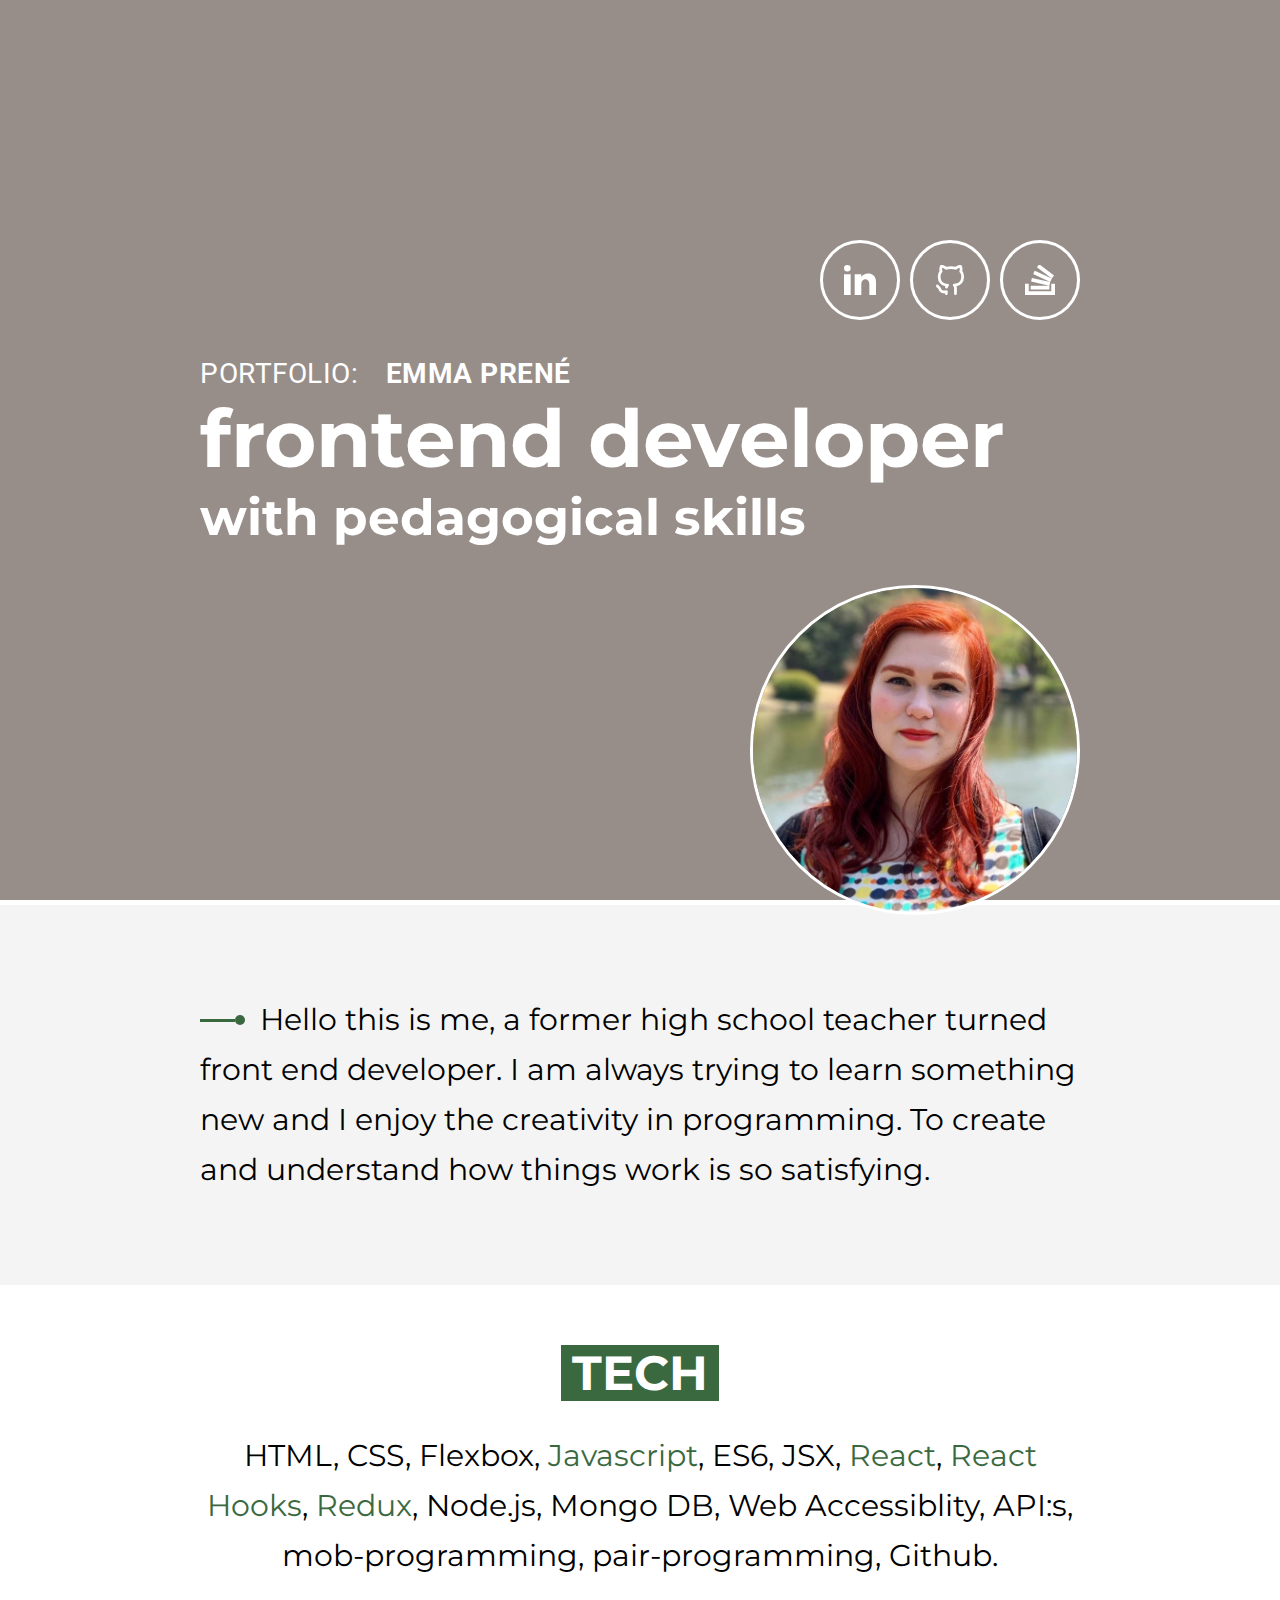
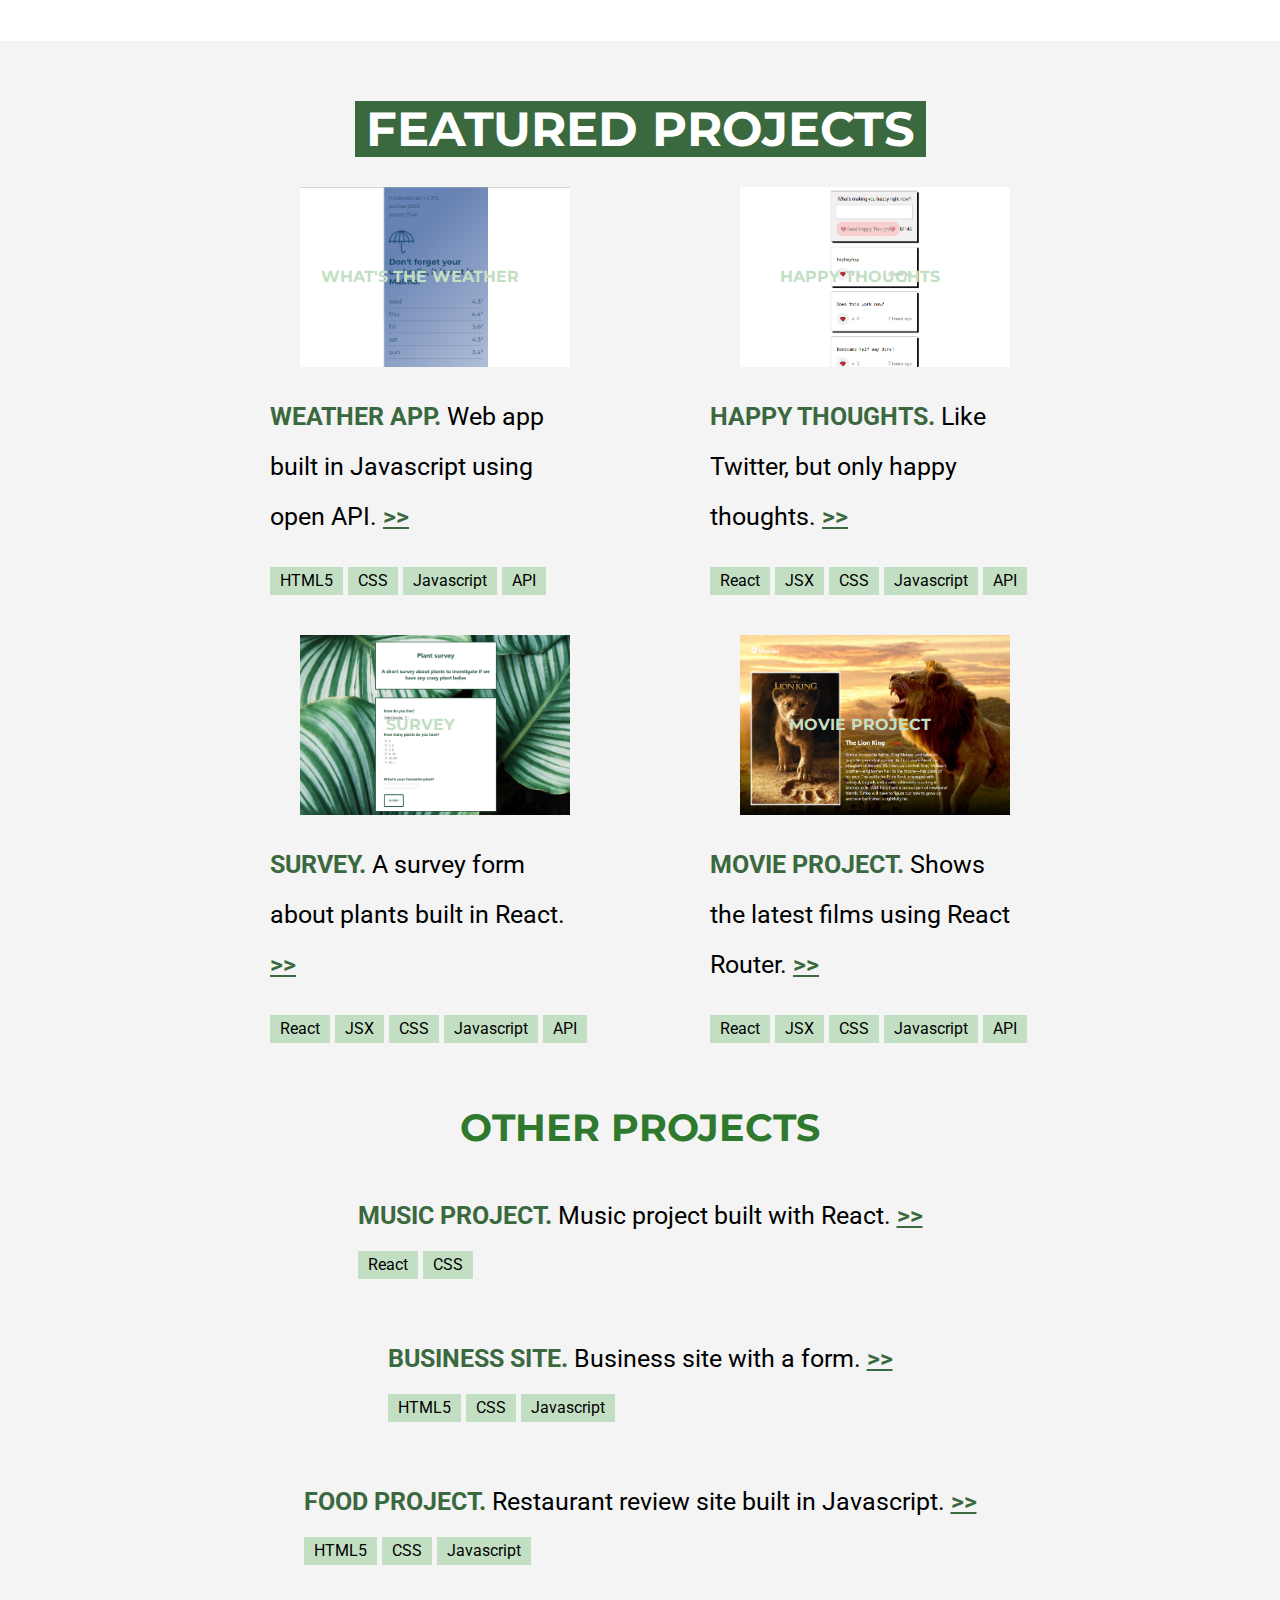
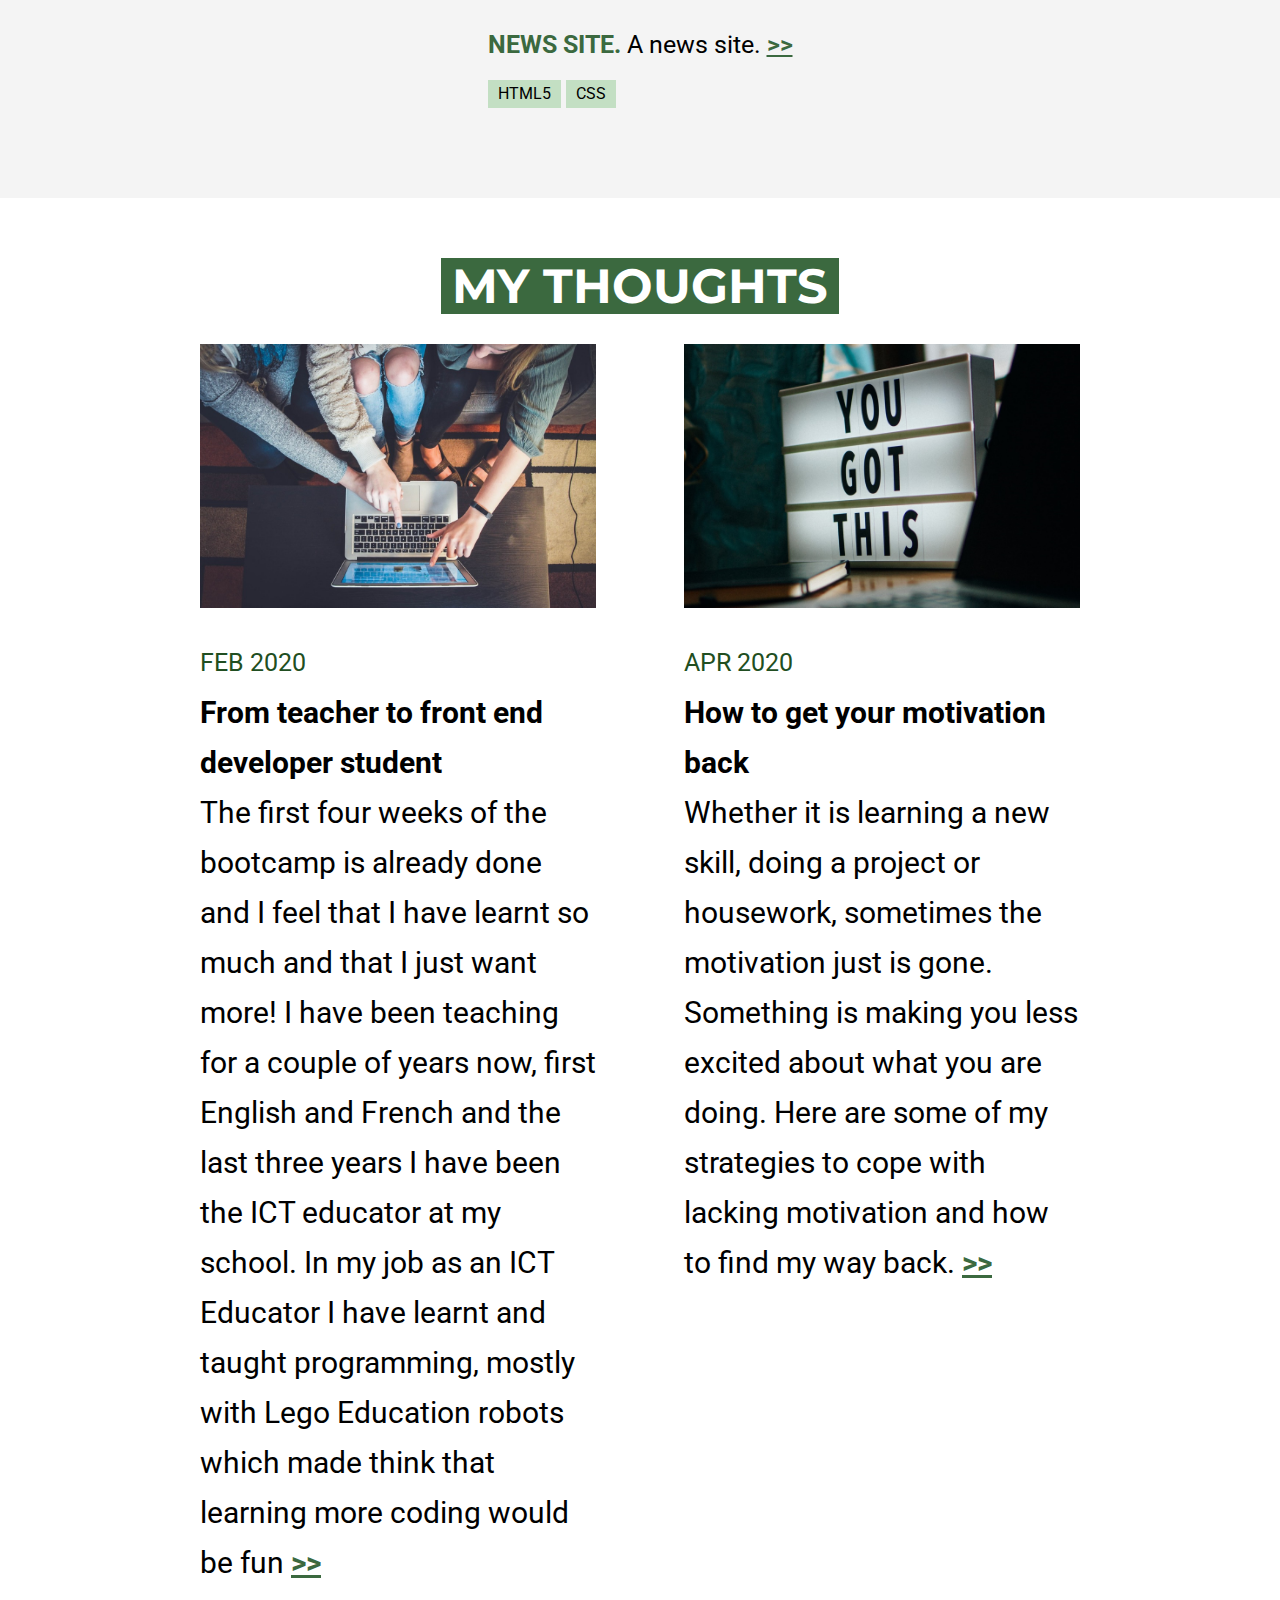
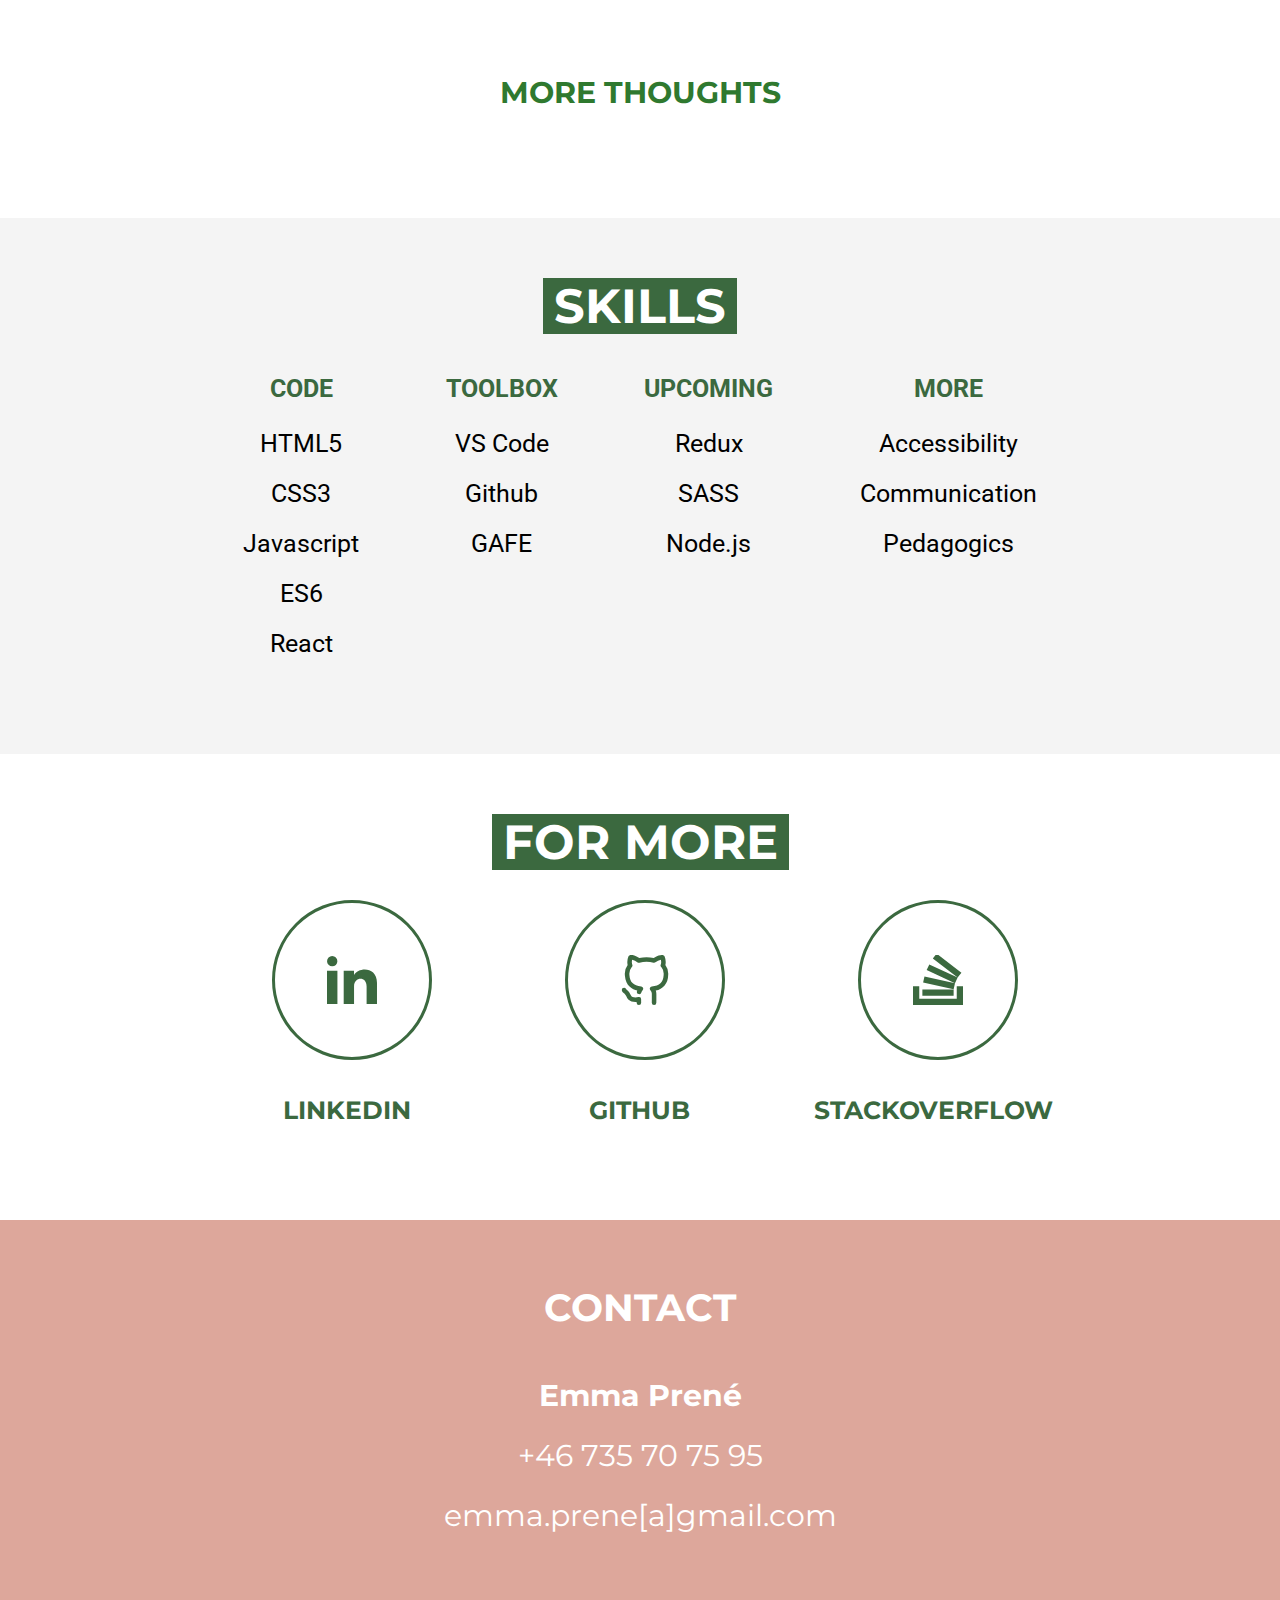
==== code/index.html @ af5d2b11 "updated projects and thoughts" ====
<!DOCTYPE html>
<html lang="en">

<head>
  <meta charset="UTF-8">
  <meta name="viewport" content="width=device-width, initial-scale=1.0">
  <link rel="stylesheet" href="style.css">
  <link href="https://fonts.googleapis.com/css?family=Montserrat:400,700|Roboto:400,700&display=swap" rel="stylesheet">
  <title>Emma Prené</title>
</head>

<body>
  <header>
    <div class="layer-header"></div>
    <div class="header-container">
      <div class="icons-top">
        <a href="https://www.linkedin.com/in/emma-prené-0b3388b1" target="_blank" class="icon white-icon"><img
            src="./icons/linkedin-white.svg" alt="linkedin icon"></a>
        <a href="https://github.com/emmapre" target="_blank" class="icon white-icon"><img src="./icons/github-white.svg"
            alt="github icon"></a>
        <a href="https://stackoverflow.com/users/12668806/emmapr" target="_blank" class="icon white-icon"><img
            src="./icons/stack-white.svg" alt="stack overflow icon"></a>
      </div>
      <div class="portfolio-title">
        <p class="portfolio-name">Portfolio: <span class="name">Emma Prené</span></p>
        <h1>frontend developer<span class="subheading">with pedagogical skills</span></h1>
      </div>
      <img src="./assets/emma-photo.jpg" alt="photo of Emma" class="profile-photo">

    </div>

  </header>

  <section class="about-me portfolio-section grey-section">
    <!-- fixa så rubriken inte syns men hörs i screren reader -->
    <h2>ABOUT ME</h2>
    <!-- röda pinnengrejen -->

    <p>
      <span class="decoration"><span class="line"></span>
        <span class="dot"></span></span>Hello this is me, a former high school teacher turned front end developer. I am
      always trying to learn something
      new and I enjoy the creativity in programming. To create and understand how things work is so satisfying.
    </p>
  </section>

  <section class="tech portfolio-section">
    <h2>TECH</h2>
    <p>HTML, CSS, Flexbox, <span class="tech-skill">Javascript</span>, ES6, JSX, <span class="tech-skill">React</span>,
      <span class="tech-skill">React Hooks</span>, <span class="tech-skill">Redux</span>, Node.js, Mongo DB, Web
      Accessiblity, API:s,
      mob-programming, pair-programming, Github. </p>
  </section>


  <!------------- PROJECTS ------------>
  <section class="projects portfolio-section grey-section">
    <h2>FEATURED PROJECTS</h2>
    <div class="big-projects-container">

      <a href="https://github.com/emmapre/project-weather-app" class="project-card big-card">
        <div class="project-image-div">
          <div class="layer-project-image"></div>
          <img src=" ./assets/weather-app2.png" class="project-image">
          <h3 class="image-headline">WHAT'S THE WEATHER</h3>
        </div>
        <p><span class="project-type">Weather App.</span> Web app built in Javascript using open API. <span
            class="arrows">>></span>
        </p>
        <div class="project-tags-container">
          <p class="project-tag">HTML5</p>
          <p class="project-tag">CSS</p>
          <p class="project-tag">Javascript</p>
          <p class="project-tag">API</p>
        </div>
      </a>


      <a href="https://github.com/emmapre/project-happy-thoughts" class="project-card big-card">
        <div class="project-image-div">
          <div class="layer-project-image"></div>
          <img src=" ./assets/happy-thoughts.png" class="project-image">
          <h3 class="image-headline">Happy thoughts</h3>
        </div>

        <p><span class="project-type">Happy Thoughts.</span> Like Twitter, but only happy thoughts. <span
            class="arrows">>></span>
        </p>
        <div class="project-tags-container">
          <p class="project-tag">React</p>
          <p class="project-tag">JSX</p>
          <p class="project-tag">CSS</p>
          <p class="project-tag">Javascript</p>
          <p class="project-tag">API</p>
        </div>
      </a>


      <a href="https://github.com/emmapre/project-survey" class="project-card big-card">
        <div class="project-image-div">
          <div class="layer-project-image"></div>
          <img src=" ./assets/survey-project.png" class="project-image">
          <h3 class="image-headline">Survey</h3>
        </div>
        <p><span class="project-type">Survey.</span> A survey form about plants built in React. <span
            class="arrows">>></span>
        </p>
        <div class="project-tags-container">
          <p class="project-tag">React</p>
          <p class="project-tag">JSX</p>
          <p class="project-tag">CSS</p>
          <p class="project-tag">Javascript</p>
          <p class="project-tag">API</p>
        </div>
      </a>

      <a href="https://github.com/emmapre/project-movies" class="project-card big-card">
        <div class="project-image-div">
          <div class="layer-project-image"></div>
          <img src=" ./assets/movie-project.png" class="project-image">
          <h3 class="image-headline">Movie project</h3>
        </div>
        <p><span class="project-type">Movie Project.</span> Shows the latest films using React Router.
          <span class="arrows">>></span>
        </p>
        <div class="project-tags-container">
          <p class="project-tag">React</p>
          <p class="project-tag">JSX</p>
          <p class="project-tag">CSS</p>
          <p class="project-tag">Javascript</p>
          <p class="project-tag">API</p>
        </div>
      </a>
    </div>

    <div class="other-projects-container"></div>
    <h4>OTHER PROJECTS</h4>

    <a href="https://github.com/emmapre/pizza-project" class="project-card small-card">
      <p><span class="project-type">Music project.</span> Music project built with React. <span class="arrows">>></span>
      </p>
      <div class="project-tags-container">
        <p class="project-tag">React</p>
        <p class="project-tag">CSS</p>
      </div>
    </a>
    <a href="https://github.com/emmapre/project-business-site" class="project-card small-card">
      <p><span class="project-type">Business Site.</span> Business site with a form. <span class="arrows">>></span>
      </p>
      <div class="project-tags-container">
        <p class="project-tag">HTML5</p>
        <p class="project-tag">CSS</p>
        <p class="project-tag">Javascript</p>
      </div>
    </a>
    <a href="https://github.com/emmapre/food-project" class="project-card small-card">
      <p><span class="project-type">Food Project.</span> Restaurant review site built in Javascript. <span
          class="arrows">>></span>
      </p>
      <div class="project-tags-container">
        <p class="project-tag">HTML5</p>
        <p class="project-tag">CSS</p>
        <p class="project-tag">Javascript</p>
      </div>
    </a>
    <a href="https://github.com/emmapre/project-news-site" class="project-card small-card">
      <p><span class="project-type">News Site.</span> A news site. <span class="arrows">>></span>
      </p>
      <div class="project-tags-container">
        <p class="project-tag">HTML5</p>
        <p class="project-tag">CSS</p>
      </div>
    </a>
    </div>


  </section>

  <section class="thoughts portfolio-section">
    <h2>MY THOUGHTS</h2>
    <div class="big-thoughts-container">

      <a href="https://www.linkedin.com/pulse/from-teacher-front-end-bootcamp-student-emma-pren%C3%A9/"
        class="thoughts-card big-card">
        <img src="./assets/working-together.jfif" alt="people collaborating on a computer">

        <div class="date">FEB 2020</div>
        <h5 class="thoughts-headline">From teacher to front end developer student</h5>
        <p>The first four weeks of the bootcamp is already done and I feel that I have learnt so much and that I just
          want
          more! I have been teaching for a couple of years now, first English and French and the last three years I have
          been the ICT educator at my school. In my job as an ICT Educator I have learnt and taught programming, mostly
          with Lego Education robots which made think that learning more coding would be fun <span
            class="arrows">>></span>
        </p>
      </a>

      <a href="https://www.linkedin.com/pulse/how-get-back-your-motivation-emma-pren%C3%A9/"
        class="thoughts-card big-card">
        <img src="./assets/motivation.jfif" alt="you got this on lightbox">

        <div class="date">APR 2020</div>
        <h5 class="thoughts-headline">How to get your motivation back</h5>
        <p>Whether it is learning a new skill, doing a project or housework, sometimes the motivation just is gone.
          Something is making you less excited about what you are doing. Here are some of my strategies to cope with
          lacking motivation and how to find my way back. <span class="arrows">>></span>
        </p>
      </a>

    </div>

    <h4>MORE THOUGHTS</h4>
    <!-- <a href="https://github.com/emmapre/pizza-project" class="thoughts-card small-card">
      <p><span class="date">MAR 2020</span>
        More of my thoughts. <span class="arrows">>></span>
      </p>
    </a>
    <a href="https://github.com/emmapre/pizza-project" class="thoughts-card small-card">
      <p><span class="date">MAR 2020</span>
        More of my thoughts. <span class="arrows">>></span>
      </p>
    </a>
    <a href="https://github.com/emmapre/pizza-project" class="thoughts-card small-card">
      <p><span class="date">MAR 2020</span>
        More of my thoughts. <span class="arrows">>></span>
      </p>
    </a> -->


  </section>




  <section class="skills portfolio-section grey-section">
    <h2>SKILLS</h2>
    <div class="lists-of-skills">
      <div class="skill-list">
        <h6 class="list-headline">CODE</h6>
        <ul>
          <li>HTML5</li>
          <li>CSS3</li>
          <li>Javascript</li>
          <li>ES6</li>
          <li>React</li>
        </ul>
      </div>
      <div class="skill-list">
        <h6 class="list-headline">TOOLBOX</h6>
        <ul>
          <li>VS Code</li>
          <li>Github</li>
          <li>GAFE</li>
        </ul>
      </div>
      <div class="skill-list">
        <h6 class="list-headline">UPCOMING</h6>
        <ul>
          <li>Redux</li>
          <li>SASS</li>
          <li>Node.js</li>
        </ul>
      </div>
      <div class="skill-list">
        <h6 class="list-headline">MORE</h6>
        <ul>
          <li>Accessibility</li>
          <li>Communication</li>
          <li>Pedagogics</li>
        </ul>
      </div>
    </div>
  </section>

  <section class="for-more portfolio-section">
    <h2>FOR MORE</h2>
    <div class="icons-bottom">
      <div class="linkedin-red-icon icon-for-more">
        <a href="https://www.linkedin.com/in/emma-prené-0b3388b1" target="_blank" class="icon red-icon"><img
            src="./icons/linkedin-red.svg" alt="linkedin icon"></a>
        <p>LINKEDIN</p>
      </div>
      <div class="github-red-icon icon-for-more">
        <a href="https://github.com/emmapre" target="_blank" class="icon red-icon"><img src="./icons/github-red.svg"
            alt="github icon"></a>
        <p>GITHUB</p>
      </div>
      <div class="stack-red-icon icon-for-more">
        <a href="https://stackoverflow.com/users/12668806/emmapr" target="_blank" class="icon red-icon"><img
            src="./icons/stack-red.svg" alt="stack overflow icon"></a>
        <p>STACKOVERFLOW</p>
      </div>
    </div>
  </section>

  <footer class="portfolio-section">
    <h2 class="footer-headline">CONTACT</h2>
    <p class="name-footer">Emma Prené</p>
    <p>+46 735 70 75 95</p>
    <p>emma.prene[a]gmail.com
    </p>
  </footer>

</body>

</html>
---- code/style.css ----
body {
  margin: 0 auto;
  font-family: 'Roboto';
  font-size: 17px;
}

h2 {
  font-size:22px;
}

h4 {
  color: #2f792f;
  font-family: Montserrat;
  text-align: center;
}




/* **********HEADER STYLING********** */
header {
  height: 500px;
  background: url(assets/background.jpg);
  background-repeat: no-repeat;
  background-size: cover;
  position: relative;
  margin: 0;
  /* filter: blur(8px);
  -webkit-filter: blur(8px); */
  z-index: 1;
}


.layer-header {
  position: absolute;
  z-index: 5;
  background: #52433b;
  height: 100%;
  width: 100%;
  opacity: 0.6;
  margin: auto;

}

h1 {
  font-size: 40px;
  color: #fff;
  font-weight: bold;
  font-family: Montserrat;
  margin: 0;
}

.subheading {
  font-size: 24px;
  display: block;
}



.header-container {
  height: 395px;
  display: flex;
  flex-direction: column;
  justify-content: space-between;
  align-items: flex-end;
  padding: 105px 40px 0px 40px;
  /* backdrop-filter: blur(3px) contrast(.6); */
  z-index: 10;

  position: relative;

}

.icons-top {
  display: flex;
  flex-direction: row;

}

.icon-top img {
  height: 16px;

}

.icon {
  border: solid #fff 3px;
  border-radius: 50%;
  height: 40px;
  width: 40px;
  display: flex;
  justify-content: center;
  align-items: center;
  box-sizing: border-box;
  margin-left: 5px;
}

.portfolio-title {
  align-self: flex-start;
}

.portfolio-name {
  margin: 0;
  font-size: 13px;
  color: #fff;
  text-transform: uppercase;
  letter-spacing: 0.52px;
}

.name {
  font-weight: bold;
  padding-left: 20px;
}

.profile-photo {
  height: 162px;
  width: 162px;
  border: #fff solid 3px;
  border-radius: 50%;
  box-sizing: border-box;
  margin-bottom: -15px;
}

/******* GENERAL SECTION STYLING **********/

h2 {
  background-color: #3b693f;
  font-size: 22px;
  font-family: Montserrat;
  color: #fff;
  text-align: center;
  padding: 3px 11px;
  margin: 0 0 30px 0;
}

.portfolio-section {
  padding: 60px 40px;
  line-height: 26px;
  display: flex;
  flex-direction: column;
  align-items: center;
}


.grey-section {
  background-color: #f4f4f4;
}

/*********ABOUT ME STYLING*********/

.about-me {
  margin-top: 5px;
  font-family: Montserrat;
}

.about-me h2 {
  display: none;
}

.decoration {
  display: inline-flex;
  align-items: center;
  vertical-align: middle;
  margin-right: 15px;
  padding-bottom: 4px;
}

.line {
  height: 3px;
  width: 35px;
  background-color: #3b693f;

}

.dot {
  height: 10px;
  width: 10px;
  background-color: #3b693f;
  border-radius: 50%;
}


/********** TECH STYLING ***********/
.tech {
  text-align: center;
  font-family: Montserrat;
}

.tech p {
  margin: 0;
}

.tech-skill {
  color: #3b693f;
}

/********** PROJECT STYLING ***********/
.projects a {
  display: flex;
  flex-direction: column;
  justify-content: center;
  text-decoration: none;
  color: #000;
}

.big-card {
  margin-bottom: 40px;
}

.small-card {
  margin-bottom: 20px;
}

.project-image-div {
  display: flex;
  justify-content: center;
  align-items: center;
}

.project-image {
  max-height: 180px;
  max-width: 300px;
  display: flex;
  justify-content: center;
  align-items: center;
  align-self: center;
  position: relative;
  filter: blur (80%);
}


/* .layer-project-image {
  position: absolute;
  height: 180px;
  width: 300px;
  z-index: 9;
  background: #000;
  opacity: 0.5;
  margin: auto;
} */

.projects h3 {
  font-family: Montserrat;
  font-size: 16px;
  font-weight: bold;
  text-transform: uppercase;
  color: #c3dfc3;
  z-index: 10;
  position: absolute;
  margin: 0;
}

.projects h4 {
  font-size: 21px;
  margin: 20px 0 13px 0;
  display: block;
}

.project-type {
  text-transform: uppercase;
  display: inline;
  color: #3b693f;
  font-weight: bold;
}

.arrows {
  text-transform: uppercase;
  display: inline;
  color: #3b693f;
  font-weight: bold;
  text-decoration: underline;
}

.project-tags-container {
  display: flex;
}

.project-tag {
  display: flex;
  align-items: center;
  font-size: 9px;
  background-color: #c3dfc3;
  margin: 0 5px 0 0;
  padding: 0px 10px;
  height: 16px;
}

.other-project-container {
  /* display: flex;
  flex-direction: column;
  justify-content: flex-start;
  align-items: flex-start;
  text-align: left; */

  display: flex;
  flex-direction: row;
  flex-wrap: wrap;
  flex-grow: 2;
  justify-content: space-around;
}


/********** THOUGHTS STYLING ***********/
.thoughts a {
  display: flex;
  flex-direction: column;
  justify-content: center;
  text-decoration: none;
  color: #000;
}

.thoughts img {
  max-width: 300px;
  max-height: 200px;
  align-self: center;
  margin-bottom: 30px;
}

.date {
  color: #214e21;
  font-size: 18px;
  font-weight: 400;
  align-self: flex-start;
}

.thoughts-headline {
  font-weight: bold;
  font-size: 21px;
  margin: 0;
}

.thoughts p {
  margin: 0;
}

.thoughts .small-card {
  display: inline-flex;
  flex-direction: row;
  align-self: flex-start;
  font-weight: bold;
  font-size: 17px;
}


/********** SKILLS STYLING ***********/
.lists-of-skills {
  display: flex;
  flex-wrap: wrap;
  justify-content: space-around;
  width: 100%;
}



.list-headline {
  color: #3b693f;
  text-align: center;
  font-size: 17px;
  margin: 0;
}

.skills ul {
  list-style-type: none;
  padding: 0;
  text-align: center;
}

/********** FOR MORE STYLING ***********/
.icons-bottom {
  width: 100%;
  display: flex;
  justify-content: space-around;
  color: #3b693f;
  font-family: Montserrat;
  font-size: 10px;
  font-weight: bold;
}

.icon-for-more {
  display: flex;
  flex-direction: column;
  align-items: center;
  width: 30%;
}

.red-icon {
  border: #3b693f 3px solid;
  box-sizing: border-box;
  height: 60px;
  width: 60px;
  margin-left: 0px;
}

.red-icon img {
  height: 20px;
  width: 20px;
}

/********** FOOTER STYLING  ***********/
footer {
  background: #dda79b;
  color: #fff;
  font-family: Montserrat;
}

.footer-headline {
  background: none;
}

footer p {
  margin: 5px 0;
}

.name-footer {
  font-weight: bold;
}

/********** MEDIA QUEIRES ***********/

@media screen and (min-width: 750px) {

  .header-container {
    padding-left: 100px;
    padding-right: 100px;
  }

  .portfolio-section {
    padding-left: 100px;
    padding-right: 100px;
  }
}


@media screen and (min-width: 1100px) {


  /* **********HEADER STYLING********** */

  body {
    font-size: 30px;
  }

  header {
    height: 900px;
  }

  h1 {
    font-size: 80px;
  }

  h2 {
    font-size:48px;
  }

  .subheading {
    font-size: 50px;
  }

  .header-container {
    height: 660px;
    padding: 240px 200px 0px 200px;
  }

  .icons-top img {
    height: 30px;
  }

  .icon {
    height: 80px;
    width: 80px;
    margin-left: 10px;
  }

  .portfolio-name {
    font-size: 28px;
  }

  .profile-photo {
    height: 330px;
    width: 330px;
  }

  /******* GENERAL SECTION STYLING **********/

  .portfolio-section {
    padding: 60px 200px;
    line-height: 50px;
  }


  /********** PROJECT STYLING ***********/

  .big-projects-container {
    display: flex;
    flex-direction: row;
    flex-wrap: wrap;
    flex-grow: 2;
    justify-content: space-around;
  }

  .projects a {
    font-size: 25px;
  }

  .project-card.big-card {
    /* max-width: 40%; */
    max-width: 300px;
  }

  .project-image {
    width: 100%;
  }

  .layer-project-image {
    width: 100%;
  }
  

  .projects h4 {
    font-size: 38px;
  }

  .other-project-container {
    /* display: flex;
    flex-direction: column;
    justify-content: flex-start;
    align-items: flex-start;
    text-align: left; */

    display: flex;
    flex-direction: row;
    flex-wrap: wrap;
    flex-grow: 2;
    justify-content: space-around;
  }

  .project-card.small-card p {
    margin-bottom: 10px;
  }

  .project-tag {
    font-size: 16px;
    height: 28px;
  }


  /********** THOUGHTS STYLING ***********/

  .big-thoughts-container {
    display: flex;
    flex-direction: row;
    align-items: flex-start;
    justify-content: space-between;
  }

  .thoughts-card.big-card {
    max-width: 45%;
  }

  .thoughts img {
    max-width: 100%;
    max-height: 100%;
  }

  .date {
    font-size: 25px;
  }

  .thoughts-headline {
    font-size: 30px;
  }

  .thoughts-card.small-card p {
    font-size: 25px;
  }

  /********** SKILLS STYLING ***********/

  .lists-of-skills {}

  .list-headline {
    font-size: 25px;
  }

  .skills ul {
    font-size: 25px;
  }

  .list-headline {
    margin-bottom: -20px;
  }


  /********** FOR MORE STYLING ***********/
  .icons-bottom {

    font-size: 25px;
  }

  .footer-headline {
    font-size: 38px;
  }

  .red-icon {
    height: 160px;
    width: 160px;
  }

  .red-icon img {
    height: 50px;
    width: 50px;
  }

}

@media screen and (min-width: 1500px) {

  .header-container {
    height: 660px;
    padding: 240px 400px 0px 400px;
  }

  .portfolio-section {
    padding-left: 400px;
    padding-right: 400px;
  }
}
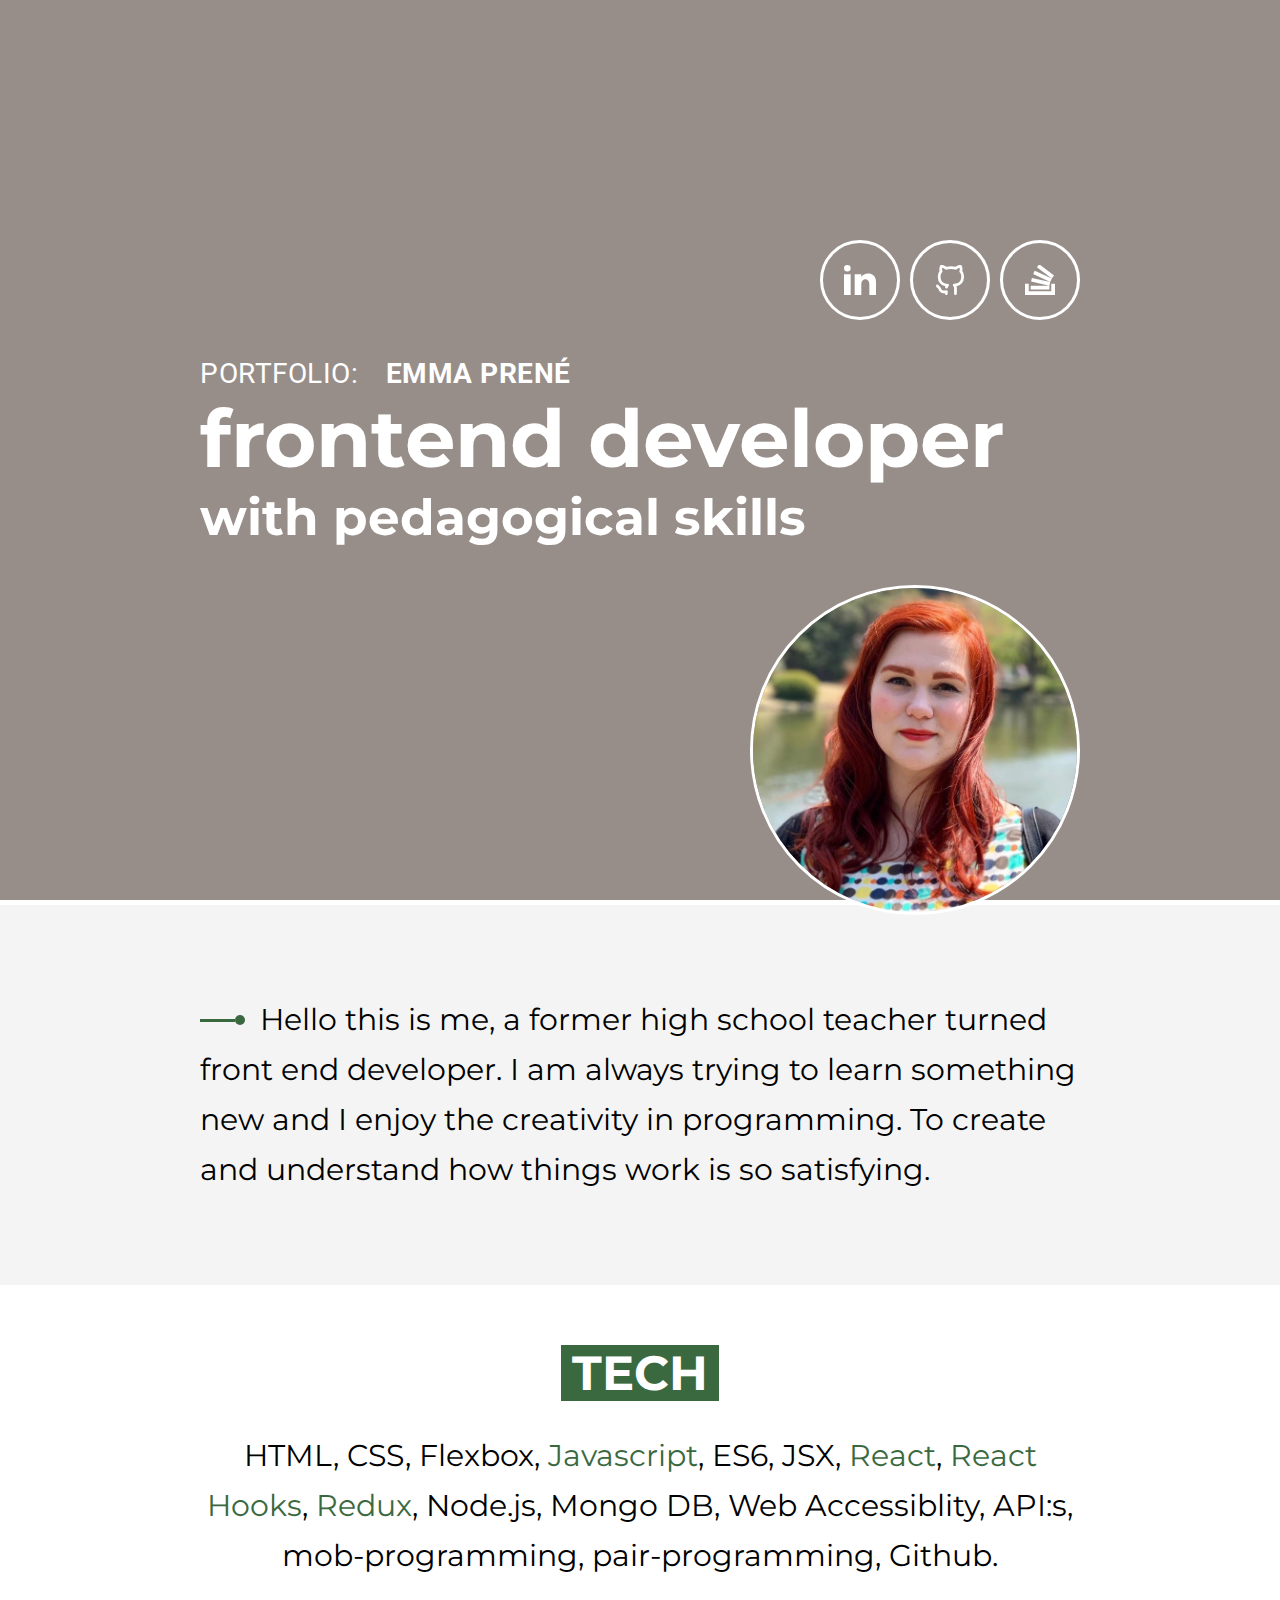
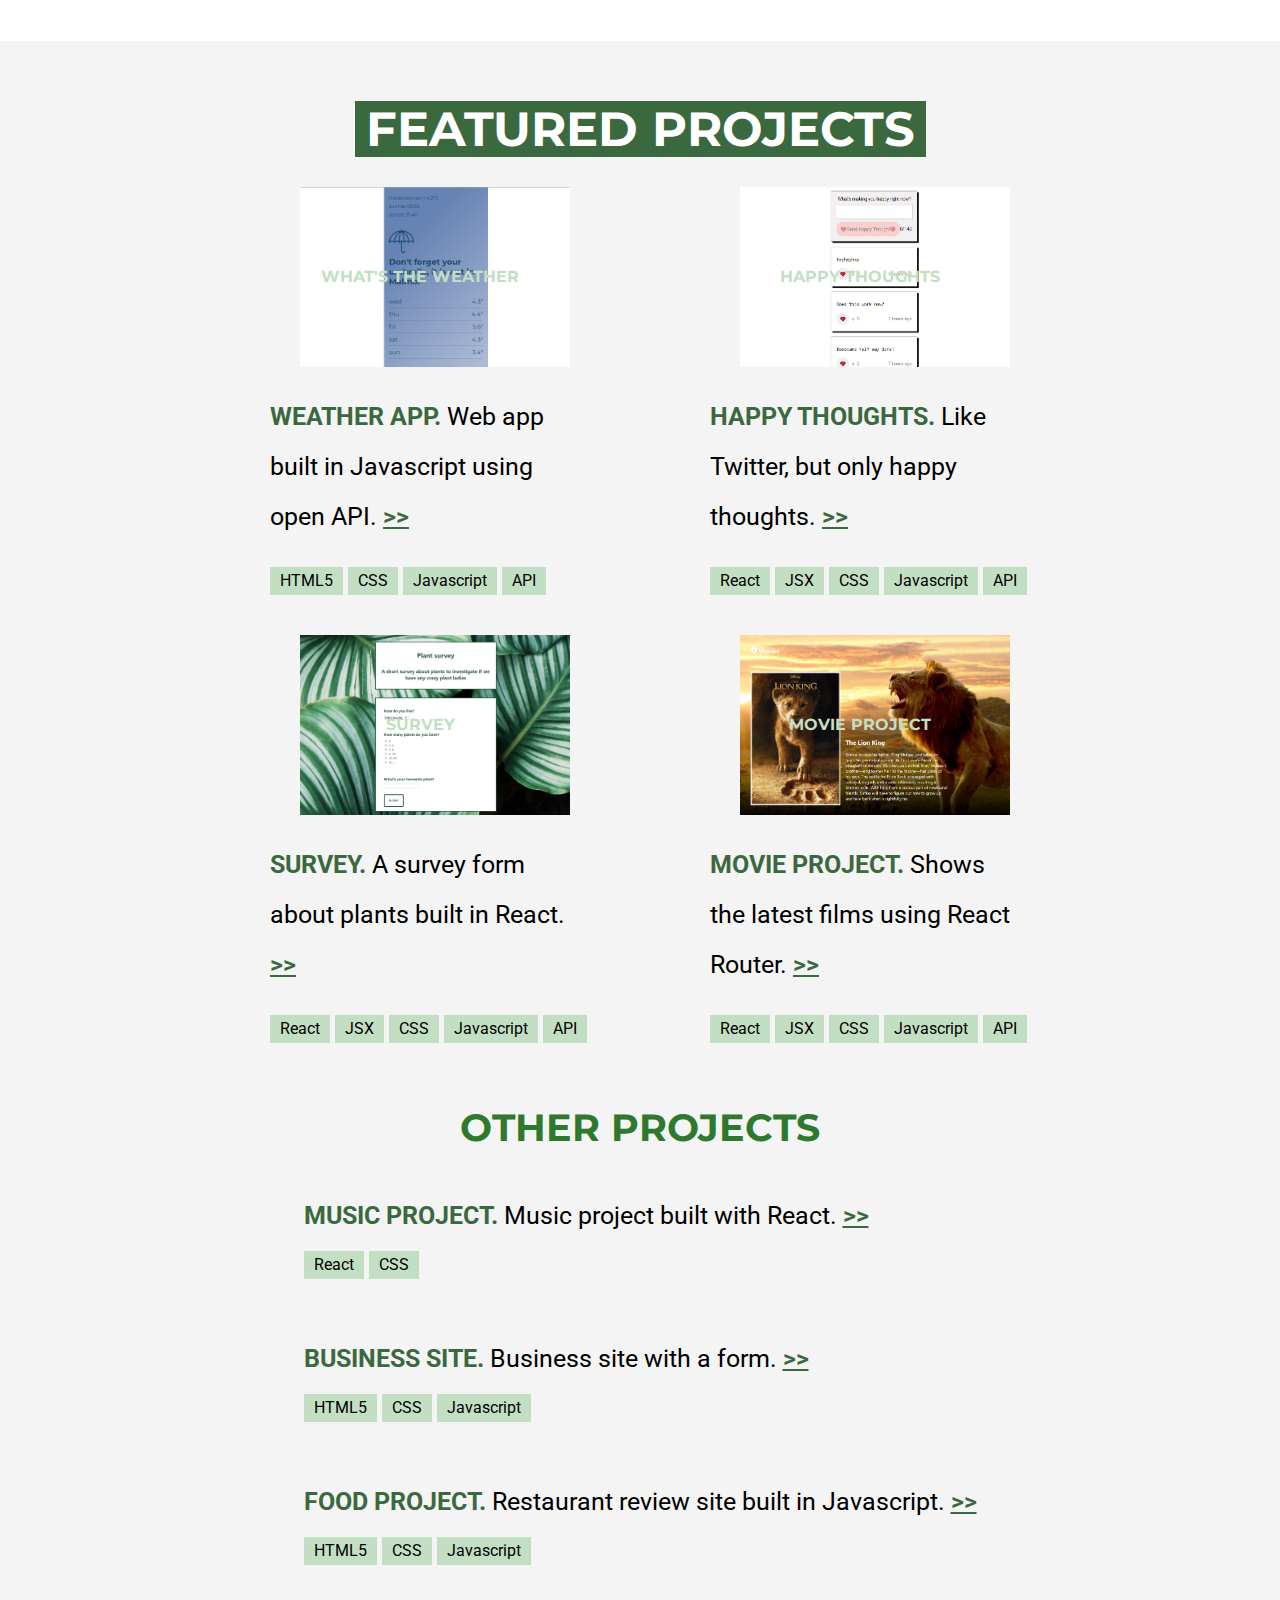
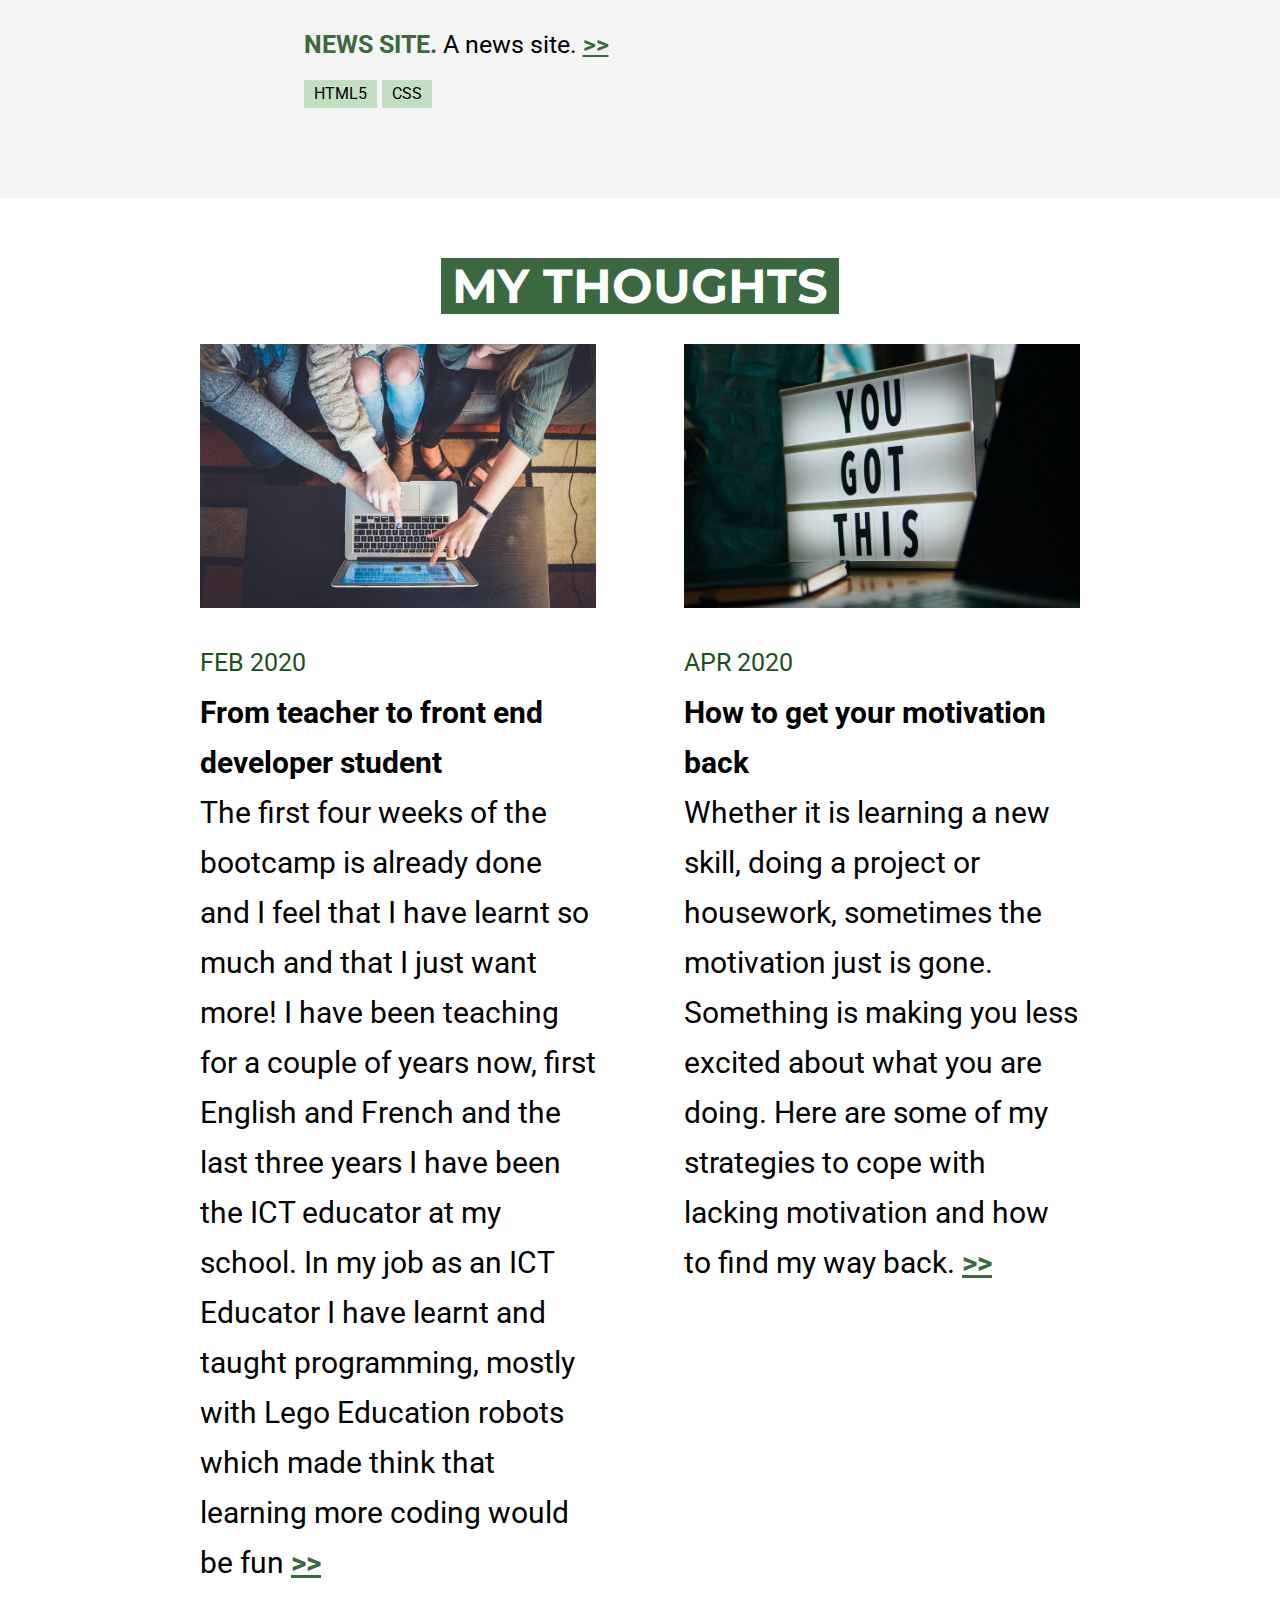
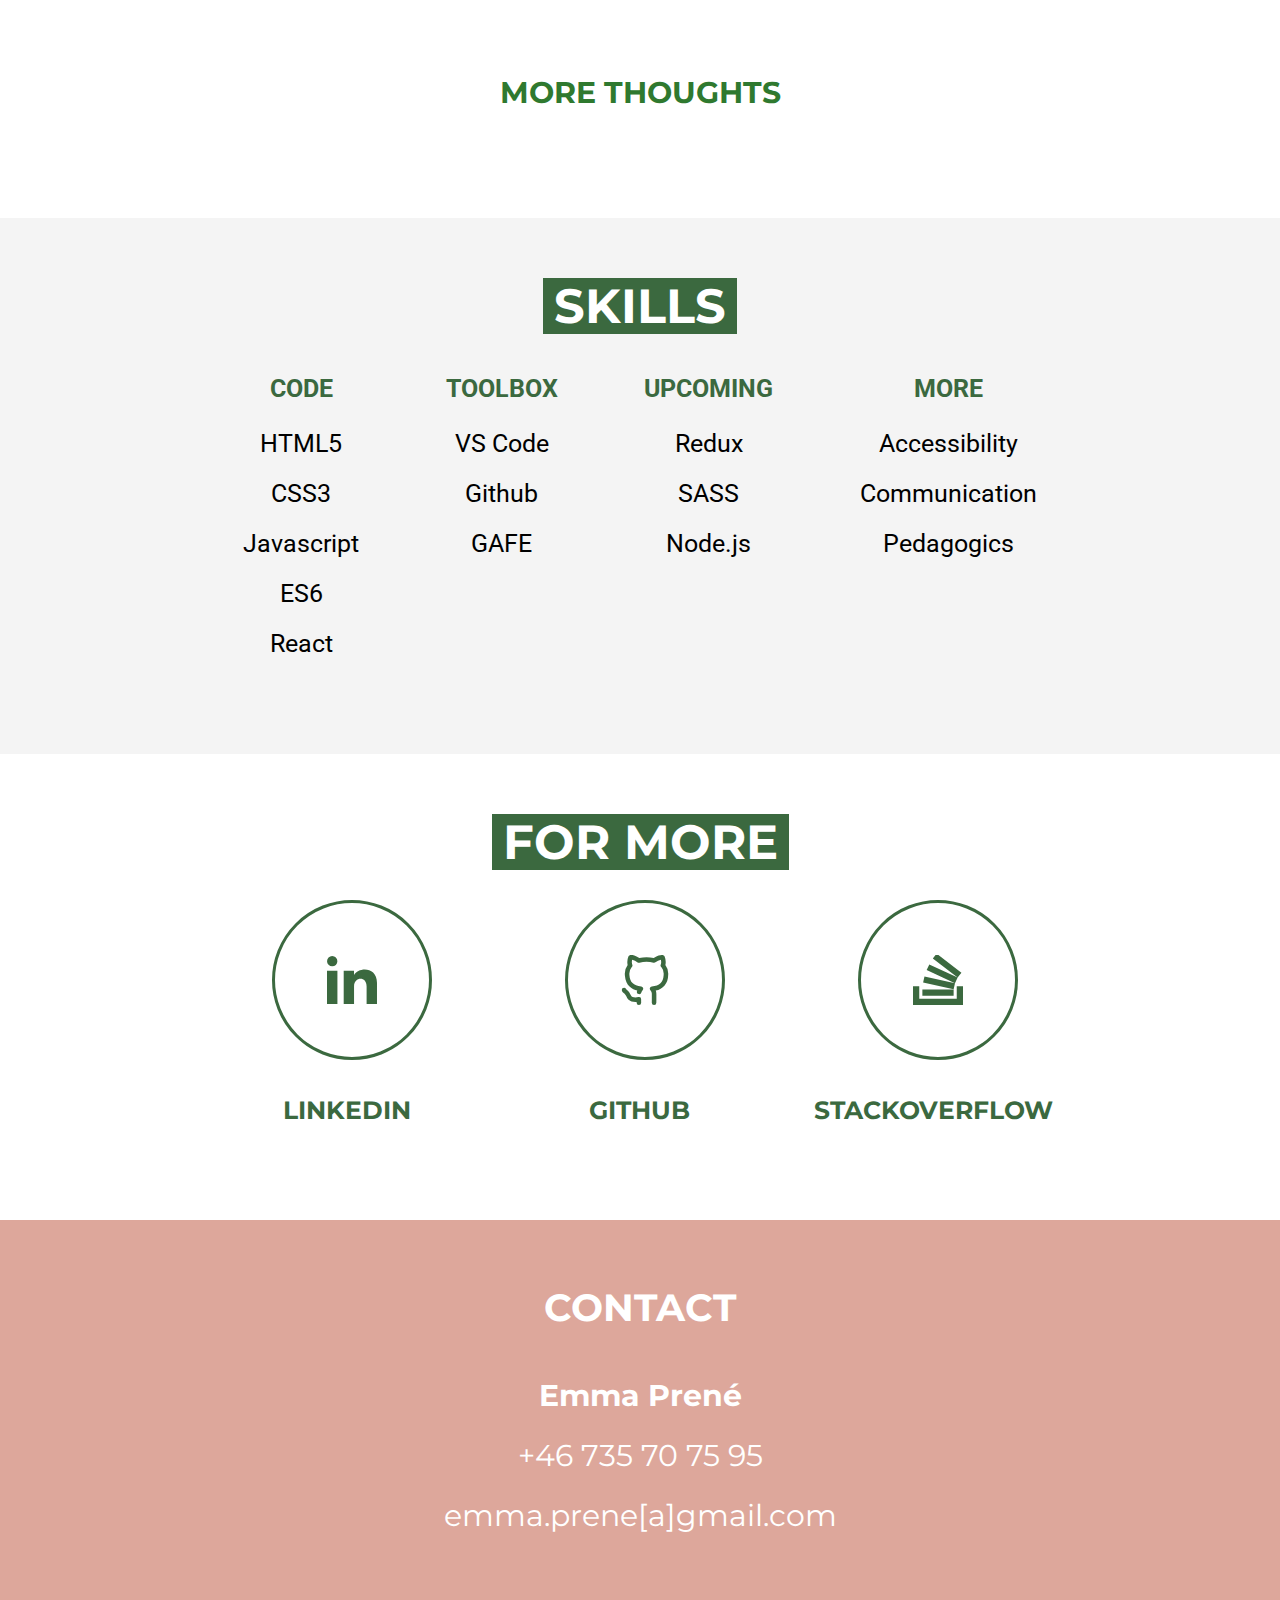
==== commit baf7e115: "added alt om images" ====
--- a/code/index.html
+++ b/code/index.html
@@ -61,7 +61,7 @@
       <a href="https://github.com/emmapre/project-weather-app" class="project-card big-card">
         <div class="project-image-div">
           <div class="layer-project-image"></div>
-          <img src=" ./assets/weather-app2.png" class="project-image">
+          <img src=" ./assets/weather-app2.png" alt="weather app" class="project-image">
           <h3 class="image-headline">WHAT'S THE WEATHER</h3>
         </div>
         <p><span class="project-type">Weather App.</span> Web app built in Javascript using open API. <span
@@ -79,7 +79,7 @@
       <a href="https://github.com/emmapre/project-happy-thoughts" class="project-card big-card">
         <div class="project-image-div">
           <div class="layer-project-image"></div>
-          <img src=" ./assets/happy-thoughts.png" class="project-image">
+          <img src=" ./assets/happy-thoughts.png" alt="happy thoughts app" class="project-image">
           <h3 class="image-headline">Happy thoughts</h3>
         </div>
 
@@ -99,7 +99,7 @@
       <a href="https://github.com/emmapre/project-survey" class="project-card big-card">
         <div class="project-image-div">
           <div class="layer-project-image"></div>
-          <img src=" ./assets/survey-project.png" class="project-image">
+          <img src=" ./assets/survey-project.png" alt="survey project" class="project-image">
           <h3 class="image-headline">Survey</h3>
         </div>
         <p><span class="project-type">Survey.</span> A survey form about plants built in React. <span
@@ -117,7 +117,7 @@
       <a href="https://github.com/emmapre/project-movies" class="project-card big-card">
         <div class="project-image-div">
           <div class="layer-project-image"></div>
-          <img src=" ./assets/movie-project.png" class="project-image">
+          <img src=" ./assets/movie-project.png" alt="movie project" class="project-image">
           <h3 class="image-headline">Movie project</h3>
         </div>
         <p><span class="project-type">Movie Project.</span> Shows the latest films using React Router.
@@ -133,44 +133,45 @@
       </a>
     </div>
 
-    <div class="other-projects-container"></div>
-    <h4>OTHER PROJECTS</h4>
-
-    <a href="https://github.com/emmapre/pizza-project" class="project-card small-card">
-      <p><span class="project-type">Music project.</span> Music project built with React. <span class="arrows">>></span>
-      </p>
-      <div class="project-tags-container">
-        <p class="project-tag">React</p>
-        <p class="project-tag">CSS</p>
-      </div>
-    </a>
-    <a href="https://github.com/emmapre/project-business-site" class="project-card small-card">
-      <p><span class="project-type">Business Site.</span> Business site with a form. <span class="arrows">>></span>
-      </p>
-      <div class="project-tags-container">
-        <p class="project-tag">HTML5</p>
-        <p class="project-tag">CSS</p>
-        <p class="project-tag">Javascript</p>
-      </div>
-    </a>
-    <a href="https://github.com/emmapre/food-project" class="project-card small-card">
-      <p><span class="project-type">Food Project.</span> Restaurant review site built in Javascript. <span
-          class="arrows">>></span>
-      </p>
-      <div class="project-tags-container">
-        <p class="project-tag">HTML5</p>
-        <p class="project-tag">CSS</p>
-        <p class="project-tag">Javascript</p>
-      </div>
-    </a>
-    <a href="https://github.com/emmapre/project-news-site" class="project-card small-card">
-      <p><span class="project-type">News Site.</span> A news site. <span class="arrows">>></span>
-      </p>
-      <div class="project-tags-container">
-        <p class="project-tag">HTML5</p>
-        <p class="project-tag">CSS</p>
-      </div>
-    </a>
+    <div class="other-projects-container">
+      <h4>OTHER PROJECTS</h4>
+
+      <a href="https://github.com/emmapre/pizza-project" class="project-card small-card">
+        <p><span class="project-type">Music project.</span> Music project built with React. <span
+            class="arrows">>></span>
+        </p>
+        <div class="project-tags-container">
+          <p class="project-tag">React</p>
+          <p class="project-tag">CSS</p>
+        </div>
+      </a>
+      <a href="https://github.com/emmapre/project-business-site" class="project-card small-card">
+        <p><span class="project-type">Business Site.</span> Business site with a form. <span class="arrows">>></span>
+        </p>
+        <div class="project-tags-container">
+          <p class="project-tag">HTML5</p>
+          <p class="project-tag">CSS</p>
+          <p class="project-tag">Javascript</p>
+        </div>
+      </a>
+      <a href="https://github.com/emmapre/food-project" class="project-card small-card">
+        <p><span class="project-type">Food Project.</span> Restaurant review site built in Javascript. <span
+            class="arrows">>></span>
+        </p>
+        <div class="project-tags-container">
+          <p class="project-tag">HTML5</p>
+          <p class="project-tag">CSS</p>
+          <p class="project-tag">Javascript</p>
+        </div>
+      </a>
+      <a href="https://github.com/emmapre/project-news-site" class="project-card small-card">
+        <p><span class="project-type">News Site.</span> A news site. <span class="arrows">>></span>
+        </p>
+        <div class="project-tags-container">
+          <p class="project-tag">HTML5</p>
+          <p class="project-tag">CSS</p>
+        </div>
+      </a>
     </div>
 
 
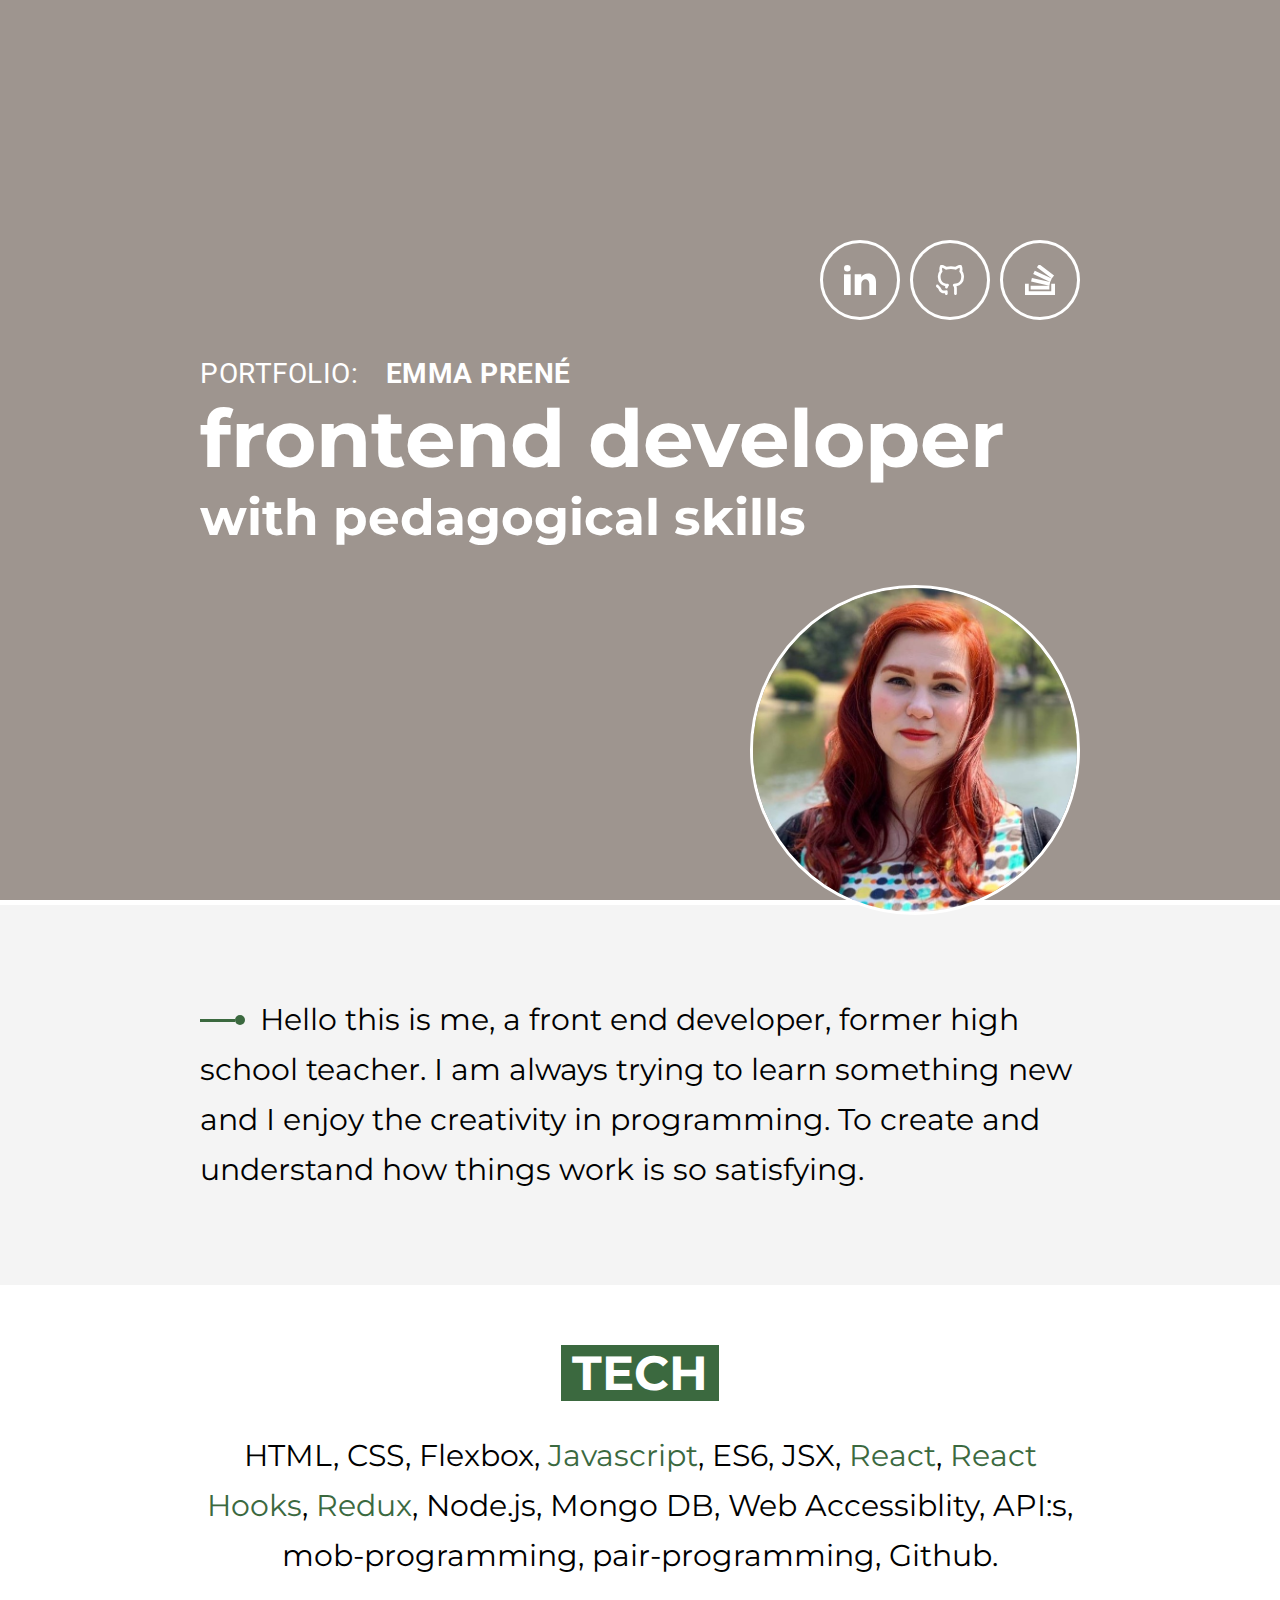
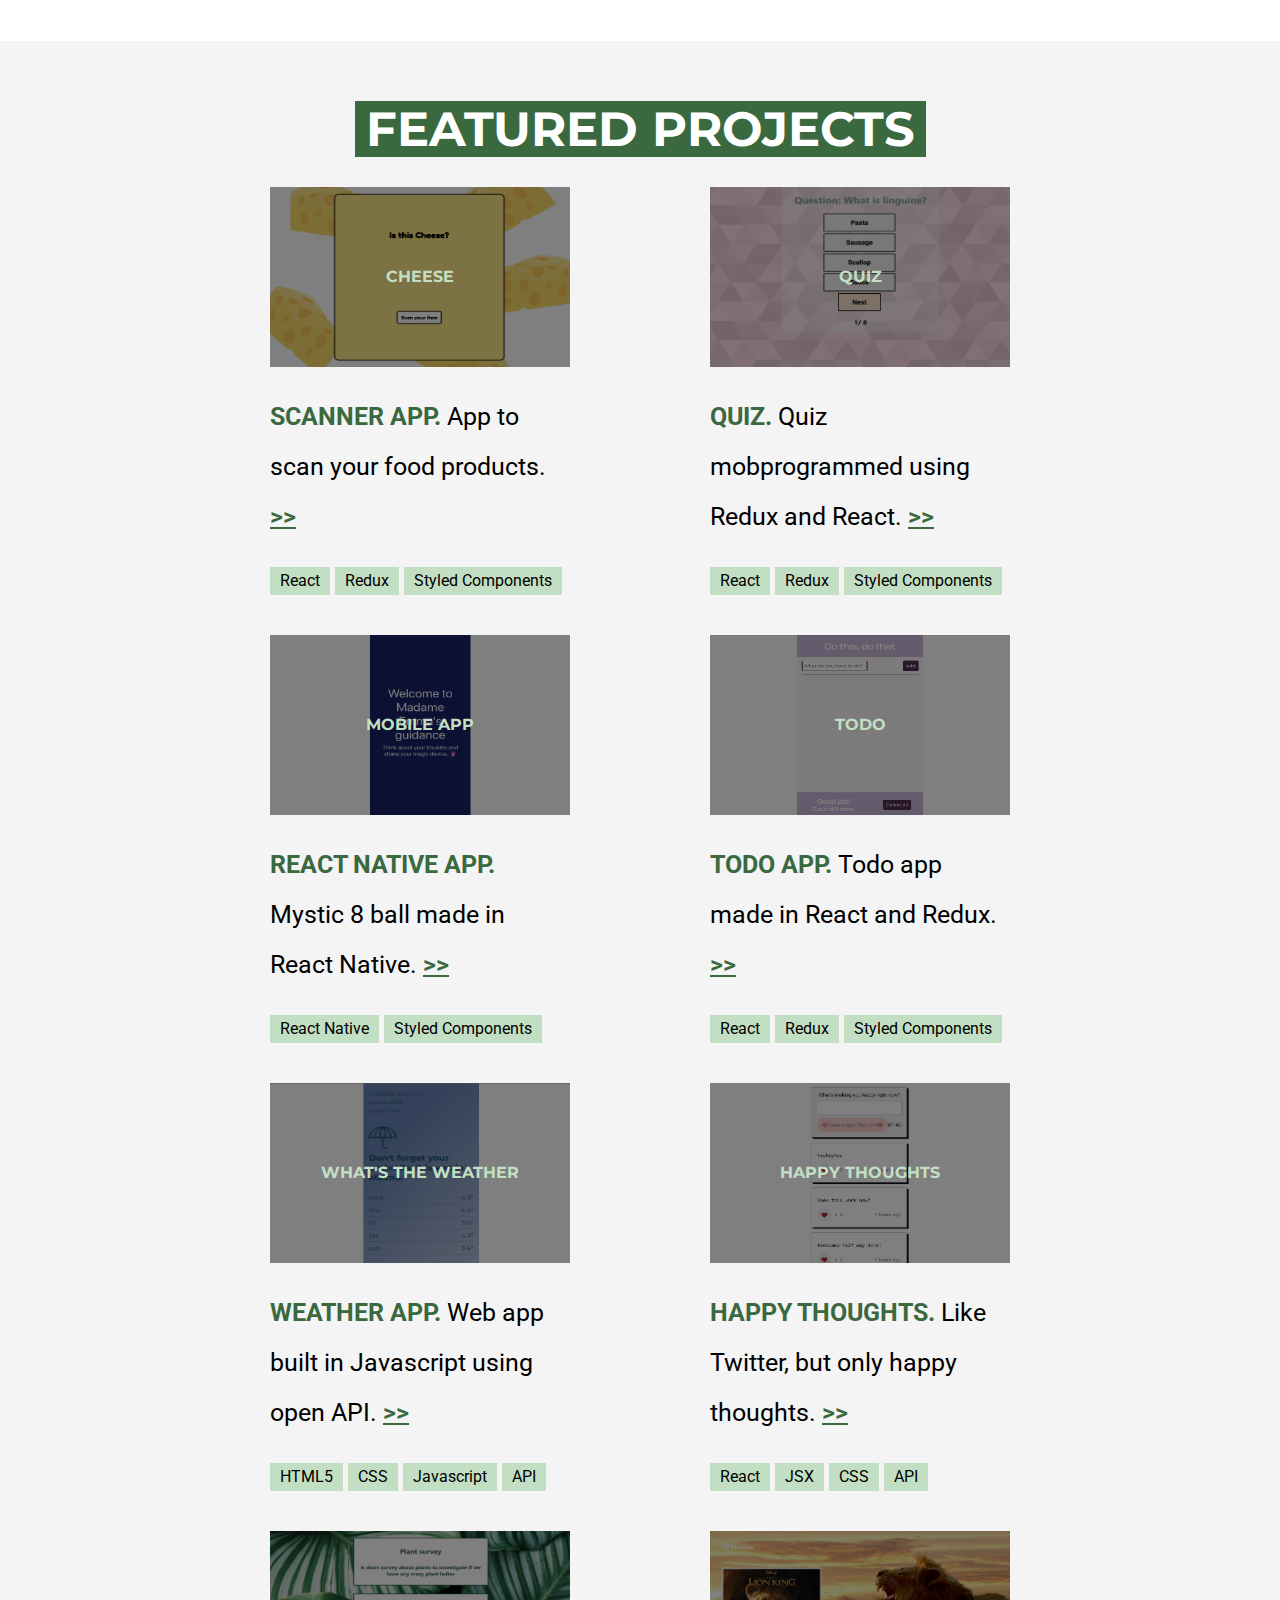
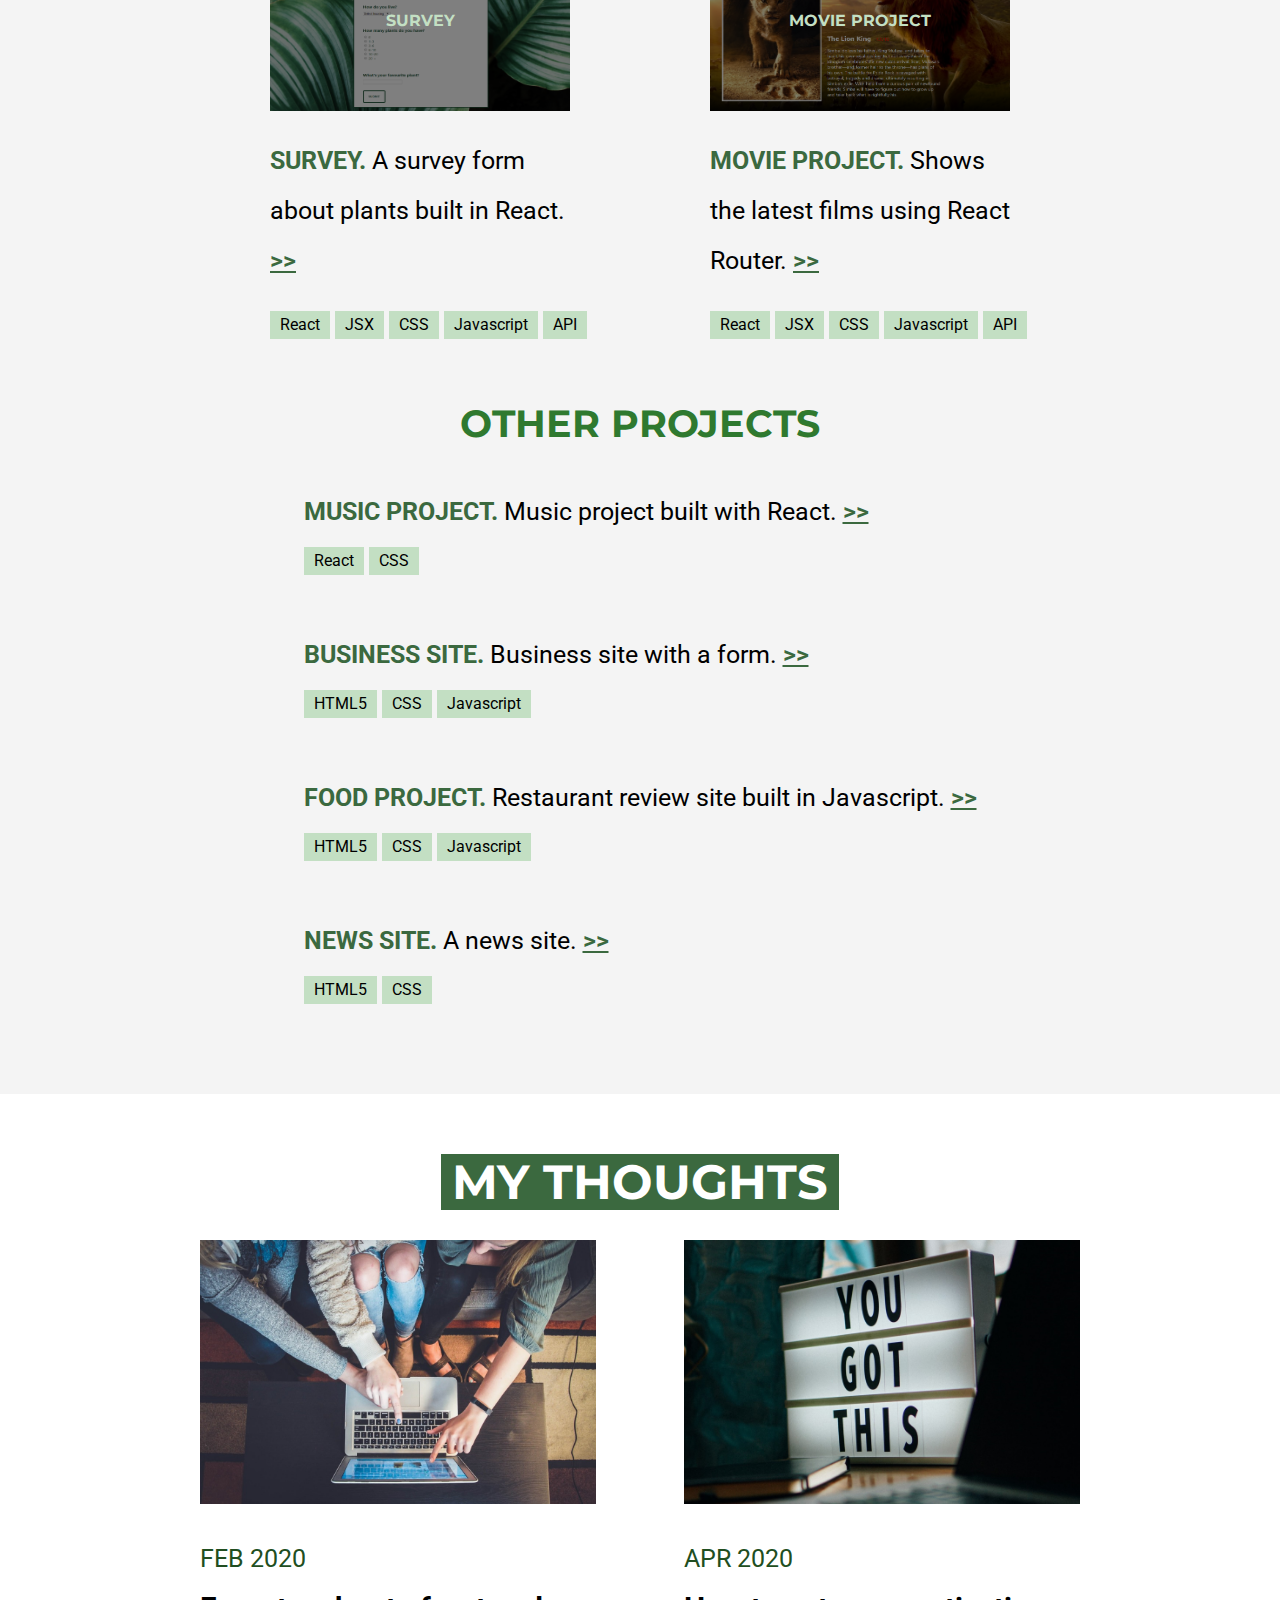
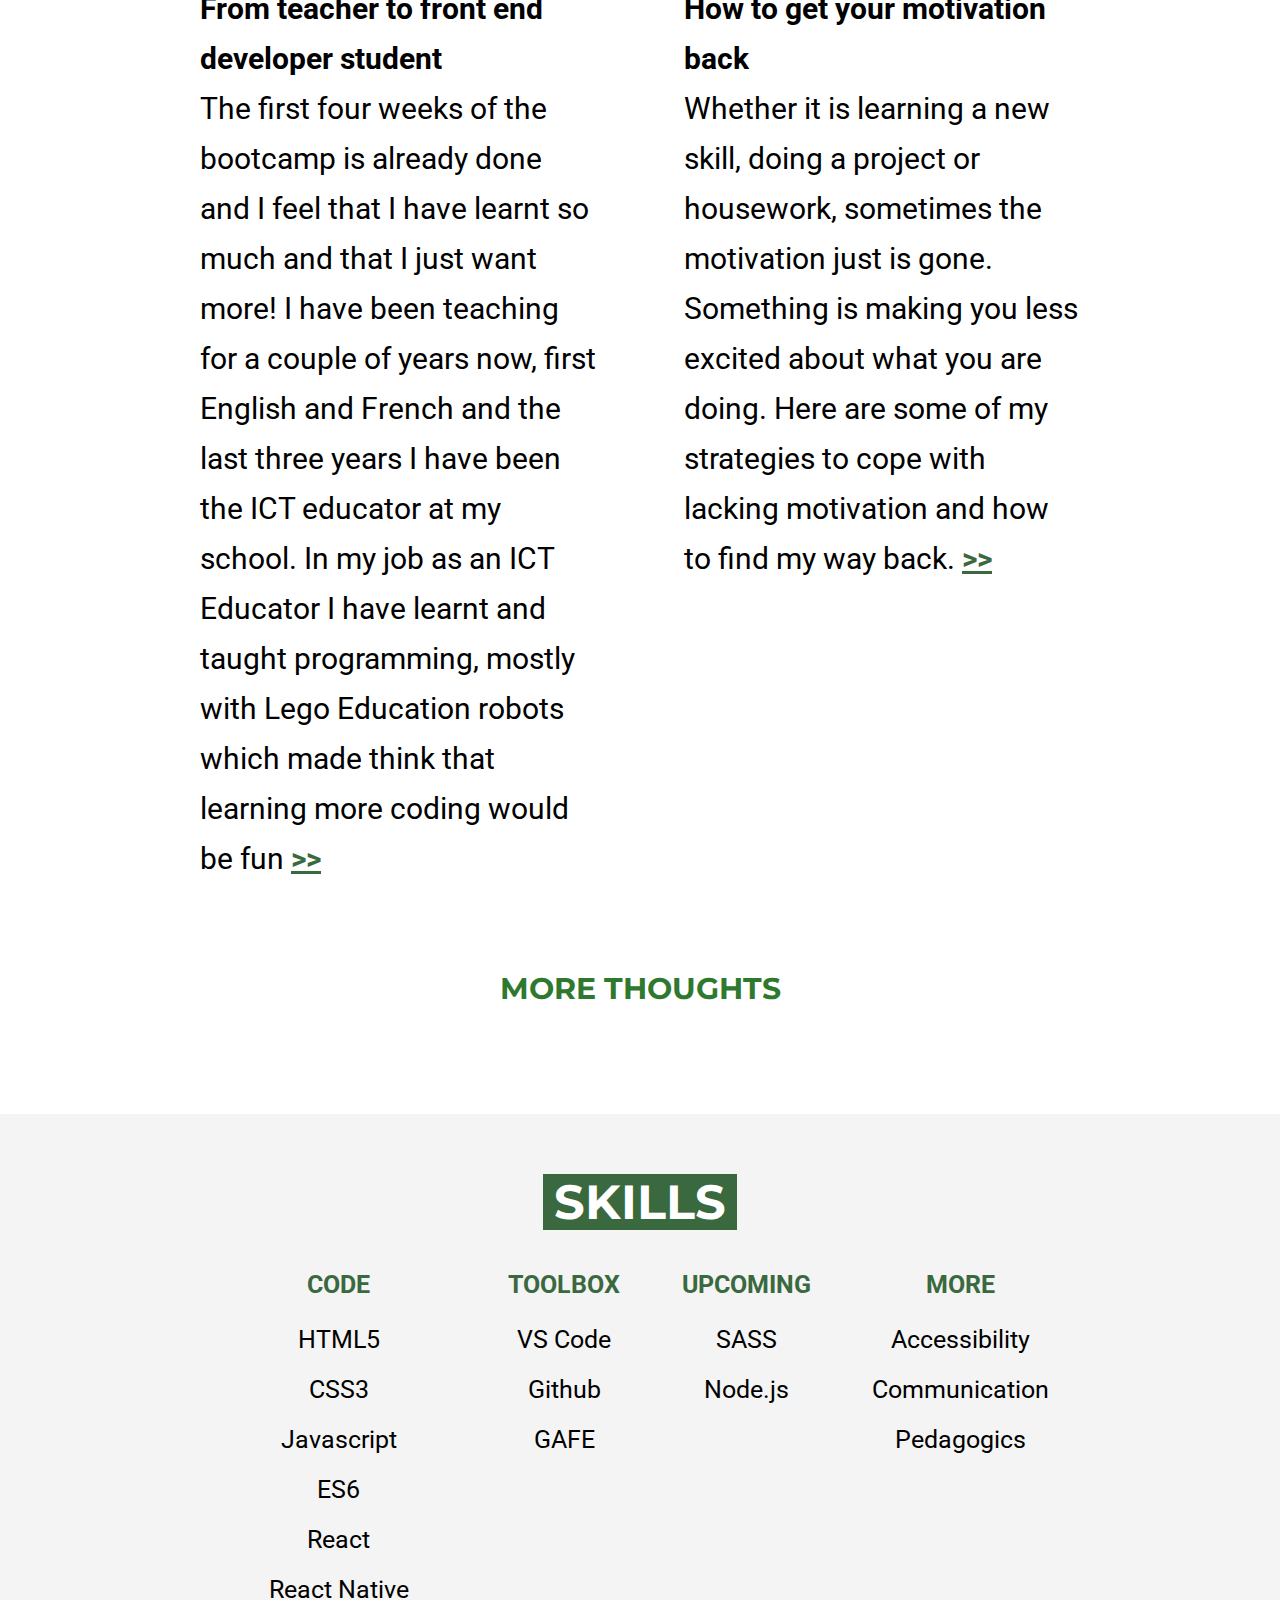
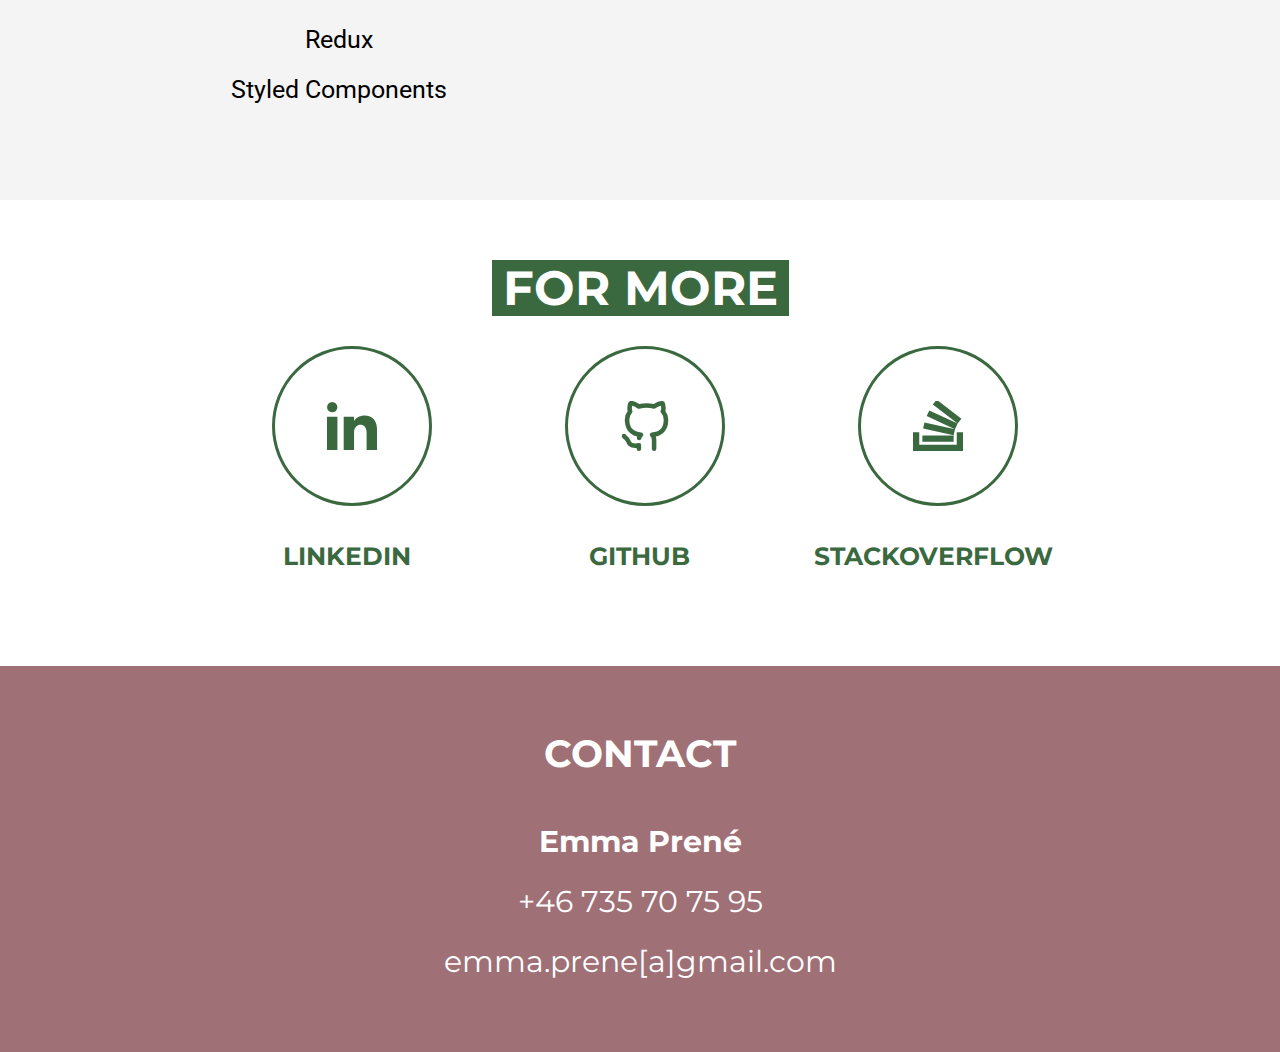
==== commit d5eb1604: "updated projects" ====
--- a/code/index.html
+++ b/code/index.html
@@ -38,7 +38,7 @@
 
     <p>
       <span class="decoration"><span class="line"></span>
-        <span class="dot"></span></span>Hello this is me, a former high school teacher turned front end developer. I am
+        <span class="dot"></span></span>Hello this is me, a front end developer, former high school teacher. I am
       always trying to learn something
       new and I enjoy the creativity in programming. To create and understand how things work is so satisfying.
     </p>
@@ -58,6 +58,68 @@
     <h2>FEATURED PROJECTS</h2>
     <div class="big-projects-container">
 
+      <a href="https://github.com/emmapre/project-nutrition" class="project-card big-card">
+        <div class="project-image-div">
+          <div class="layer-project-image"></div>
+          <img src=" ./assets/cheese-app.png" alt="cheese app" class="project-image">
+          <h3 class="image-headline">CHEESE</h3>
+        </div>
+        <p><span class="project-type">Scanner App.</span> App to scan your food products. <span class="arrows">>></span>
+        </p>
+        <div class="project-tags-container">
+          <p class="project-tag">React</p>
+          <p class="project-tag">Redux</p>
+          <p class="project-tag">Styled Components</p>
+        </div>
+      </a>
+
+      <a href="https://github.com/emmapre/project-redux-quiz-hippos" class="project-card big-card">
+        <div class="project-image-div">
+          <div class="layer-project-image"></div>
+          <img src=" ./assets/hippo-quiz.png" alt="quiz app" class="project-image">
+          <h3 class="image-headline">QUIZ</h3>
+        </div>
+        <p><span class="project-type">Quiz.</span> Quiz mobprogrammed using Redux and React. <span
+            class="arrows">>></span>
+        </p>
+        <div class="project-tags-container">
+          <p class="project-tag">React</p>
+          <p class="project-tag">Redux</p>
+          <p class="project-tag">Styled Components</p>
+        </div>
+      </a>
+
+      <a href="https://github.com/emmapre/project-react-native-app" class="project-card big-card">
+        <div class="project-image-div">
+          <div class="layer-project-image"></div>
+          <img src=" ./assets/react-native.png" alt="react native app" class="project-image">
+          <h3 class="image-headline">MOBILE APP</h3>
+        </div>
+        <p><span class="project-type">React Native App.</span> Mystic 8 ball made in React Native. <span
+            class="arrows">>></span>
+        </p>
+        <div class="project-tags-container">
+          <p class="project-tag">React Native</p>
+          <p class="project-tag">Styled Components</p>
+        </div>
+      </a>
+
+      <a href="https://github.com/emmapre/project-todos" class="project-card big-card">
+        <div class="project-image-div">
+          <div class="layer-project-image"></div>
+          <img src=" ./assets/todo-app.png" alt="weather app" class="project-image">
+          <h3 class="image-headline">TODO</h3>
+        </div>
+        <p><span class="project-type">Todo App.</span> Todo app made in React and Redux. <span class="arrows">>></span>
+        </p>
+        <div class="project-tags-container">
+          <p class="project-tag">React</p>
+          <p class="project-tag">Redux</p>
+          <p class="project-tag">Styled Components</p>
+        </div>
+      </a>
+
+
       <a href="https://github.com/emmapre/project-weather-app" class="project-card big-card">
         <div class="project-image-div">
           <div class="layer-project-image"></div>
@@ -90,7 +152,6 @@
           <p class="project-tag">React</p>
           <p class="project-tag">JSX</p>
           <p class="project-tag">CSS</p>
-          <p class="project-tag">Javascript</p>
           <p class="project-tag">API</p>
         </div>
       </a>
@@ -244,6 +305,9 @@
           <li>Javascript</li>
           <li>ES6</li>
           <li>React</li>
+          <li>React Native</li>
+          <li>Redux</li>
+          <li>Styled Components</li>
         </ul>
       </div>
       <div class="skill-list">
@@ -257,7 +321,6 @@
       <div class="skill-list">
         <h6 class="list-headline">UPCOMING</h6>
         <ul>
-          <li>Redux</li>
           <li>SASS</li>
           <li>Node.js</li>
         </ul>
--- a/code/style.css
+++ b/code/style.css
@@ -34,7 +34,7 @@
 .layer-header {
   position: absolute;
   z-index: 5;
-  background: #52433b;
+  background: #5e4f45;
   height: 100%;
   width: 100%;
   opacity: 0.6;
@@ -224,19 +224,17 @@
   align-items: center;
   align-self: center;
   position: relative;
-  filter: blur (80%);
-}
-
-
-/* .layer-project-image {
+}
+
+
+.layer-project-image {
   position: absolute;
   height: 180px;
-  width: 300px;
+  max-width: 300px;
   z-index: 9;
   background: #000;
   opacity: 0.5;
-  margin: auto;
-} */
+}
 
 .projects h3 {
   font-family: Montserrat;
@@ -246,7 +244,7 @@
   color: #c3dfc3;
   z-index: 10;
   position: absolute;
-  margin: 0;
+  margin: auto;
 }
 
 .projects h4 {
@@ -397,7 +395,7 @@
 
 /********** FOOTER STYLING  ***********/
 footer {
-  background: #dda79b;
+  background: #a07077;
   color: #fff;
   font-family: Montserrat;
 }
@@ -502,9 +500,9 @@
   }
 
   .project-card.big-card {
-    /* max-width: 40%; */
     max-width: 300px;
   }
+
 
   .project-image {
     width: 100%;
@@ -520,12 +518,6 @@
   }
 
   .other-project-container {
-    /* display: flex;
-    flex-direction: column;
-    justify-content: flex-start;
-    align-items: flex-start;
-    text-align: left; */
-
     display: flex;
     flex-direction: row;
     flex-wrap: wrap;
@@ -623,4 +615,5 @@
     padding-left: 400px;
     padding-right: 400px;
   }
+
 }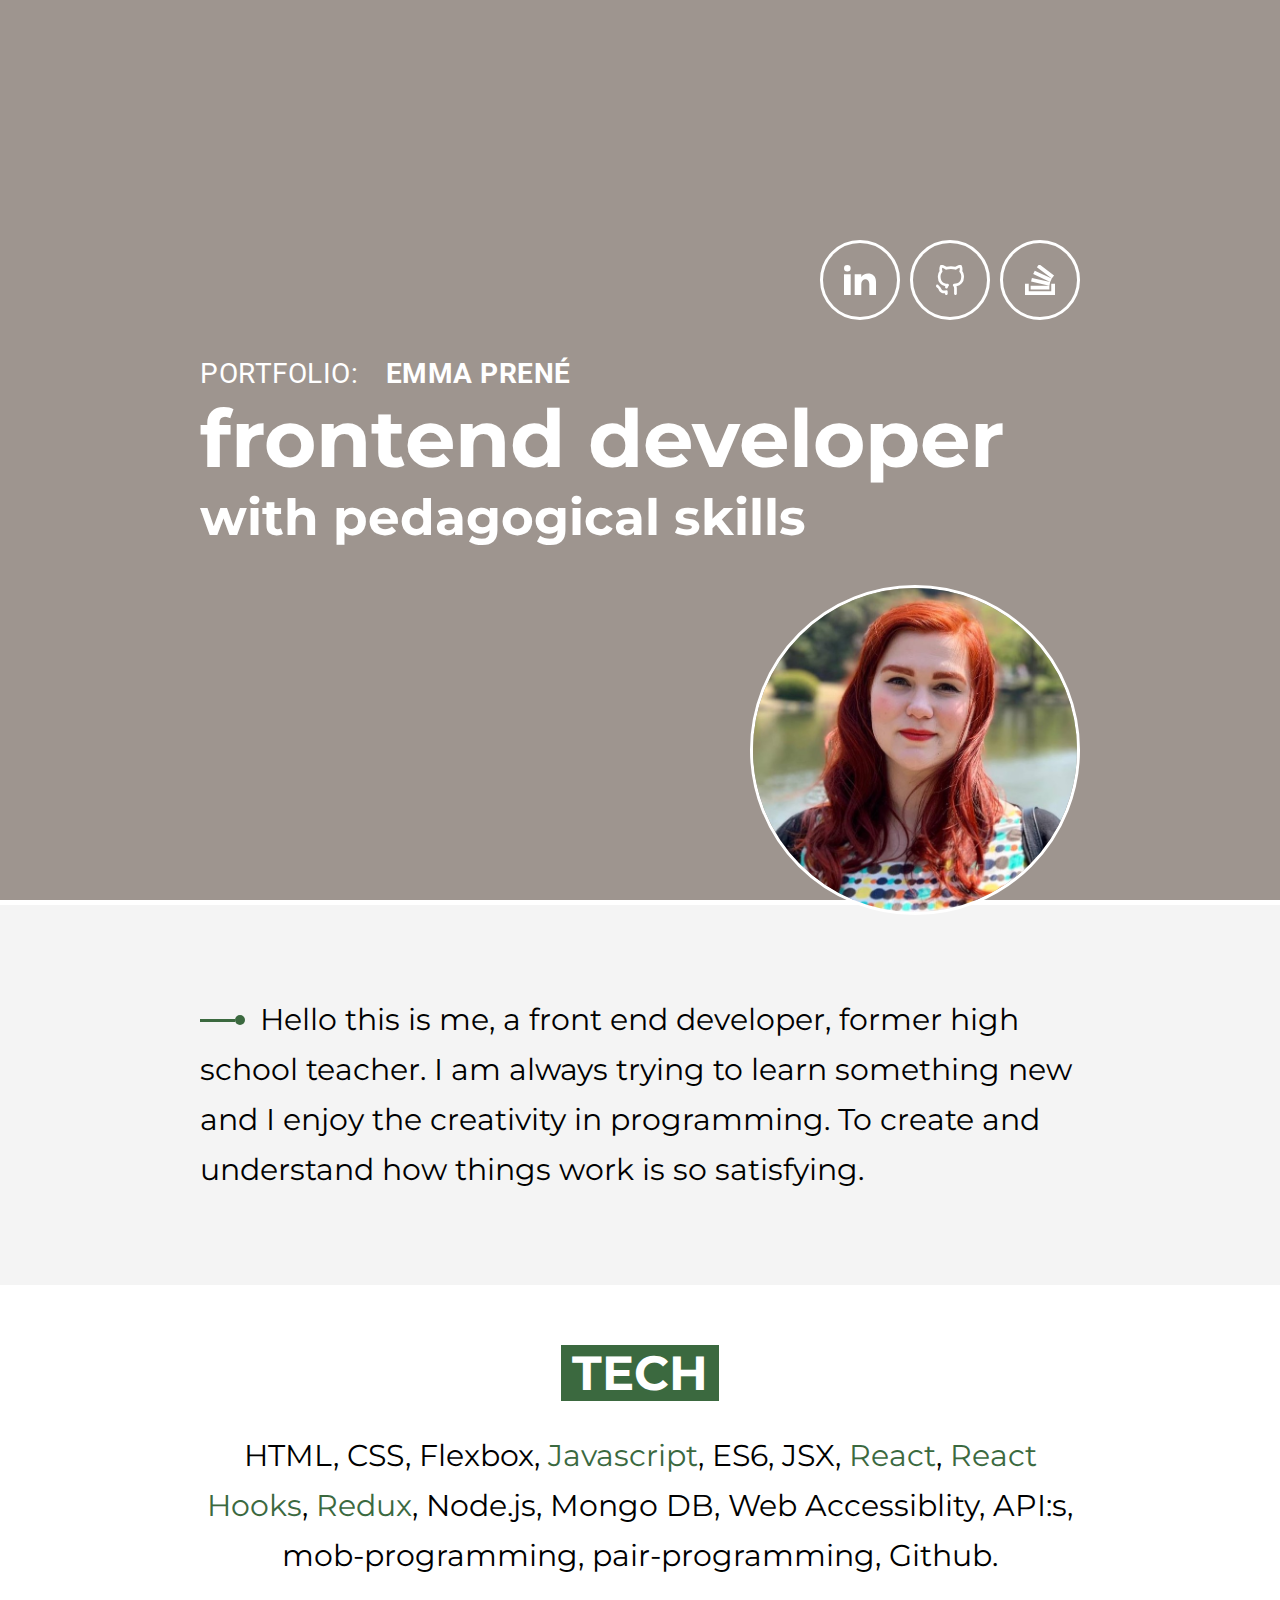
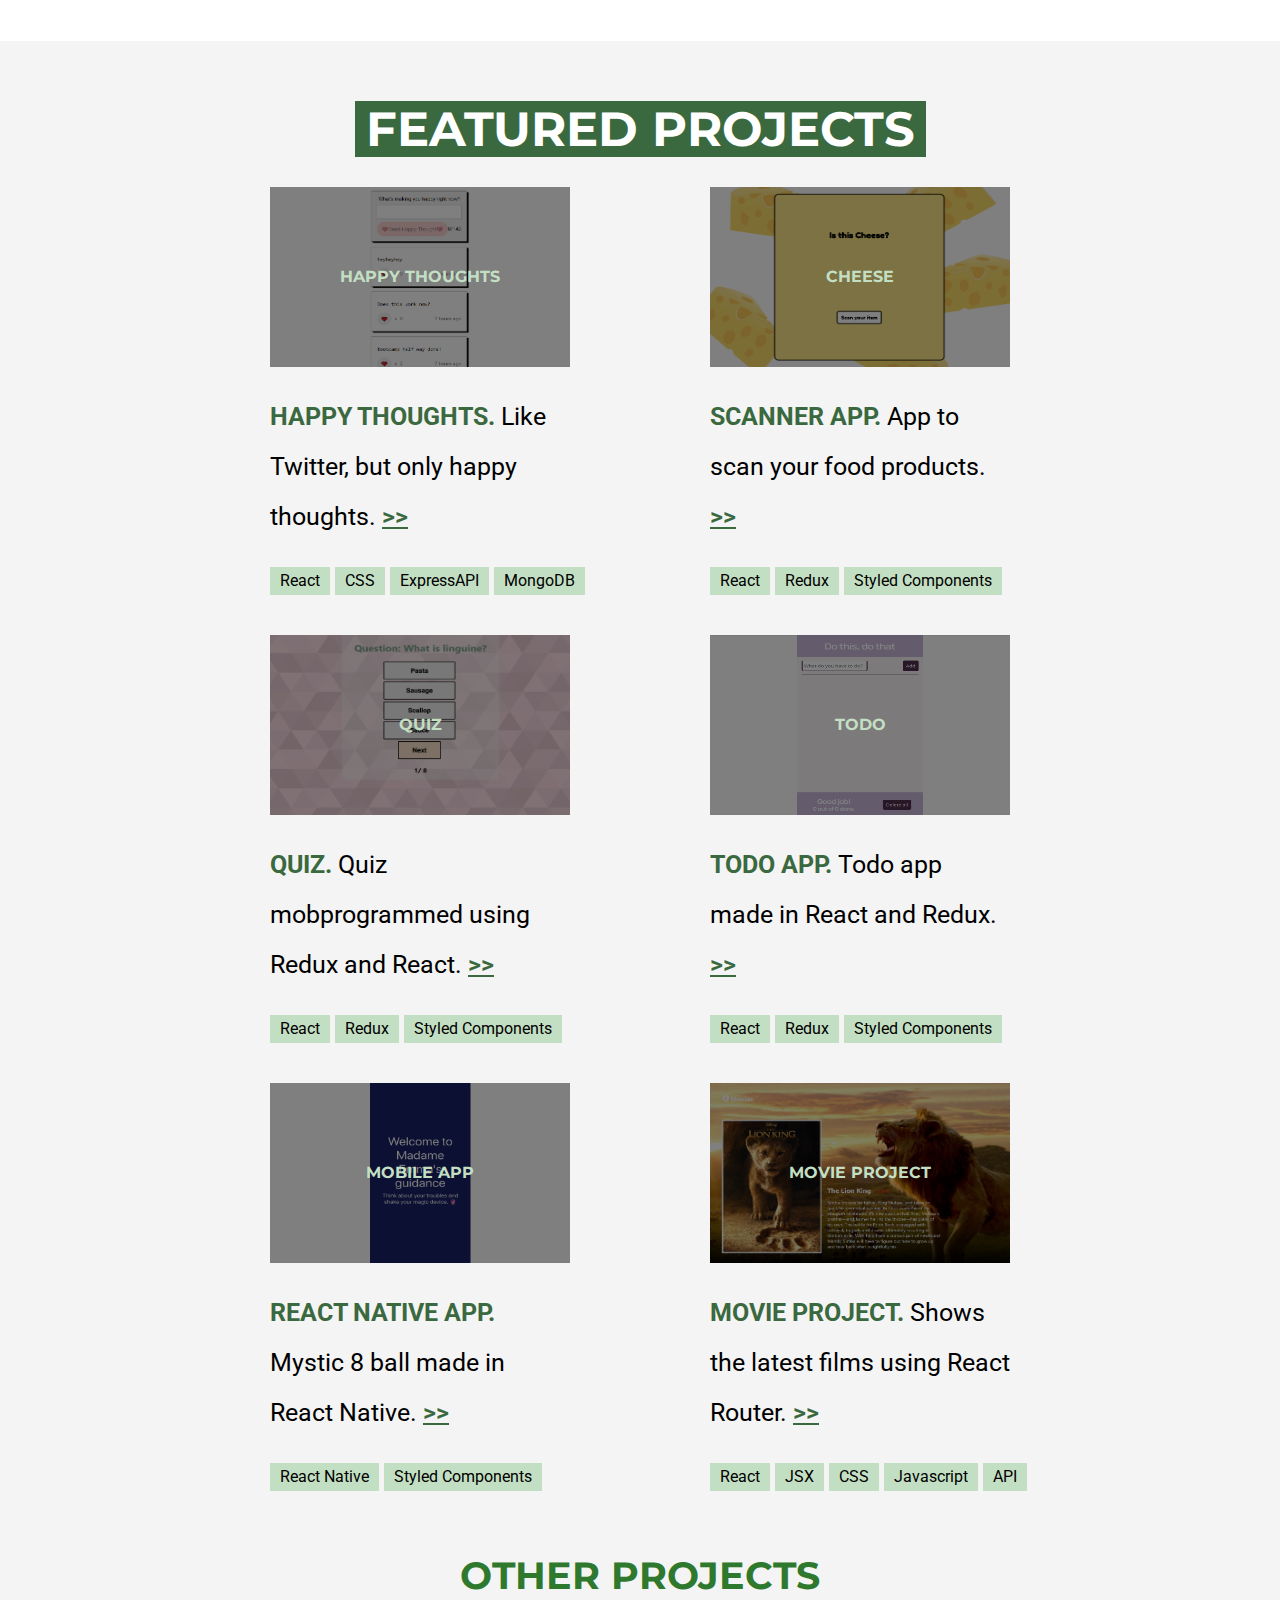
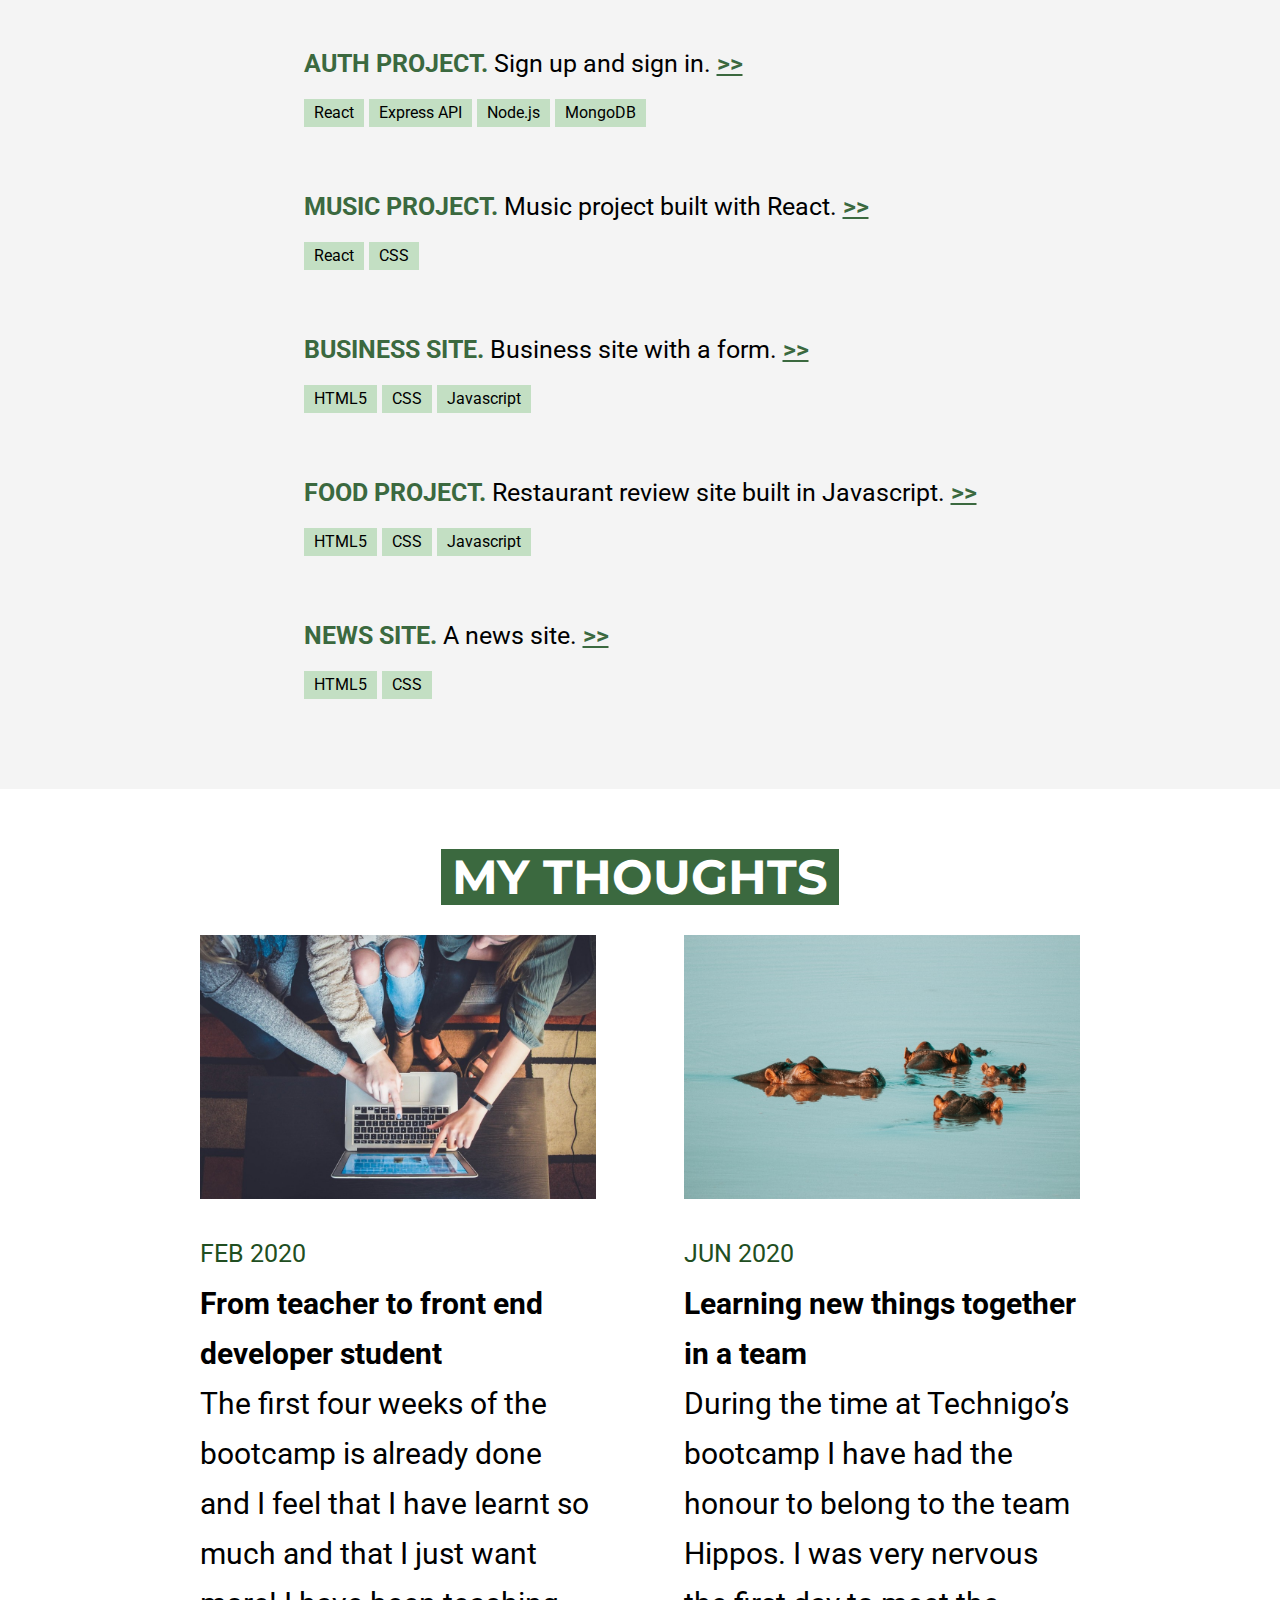
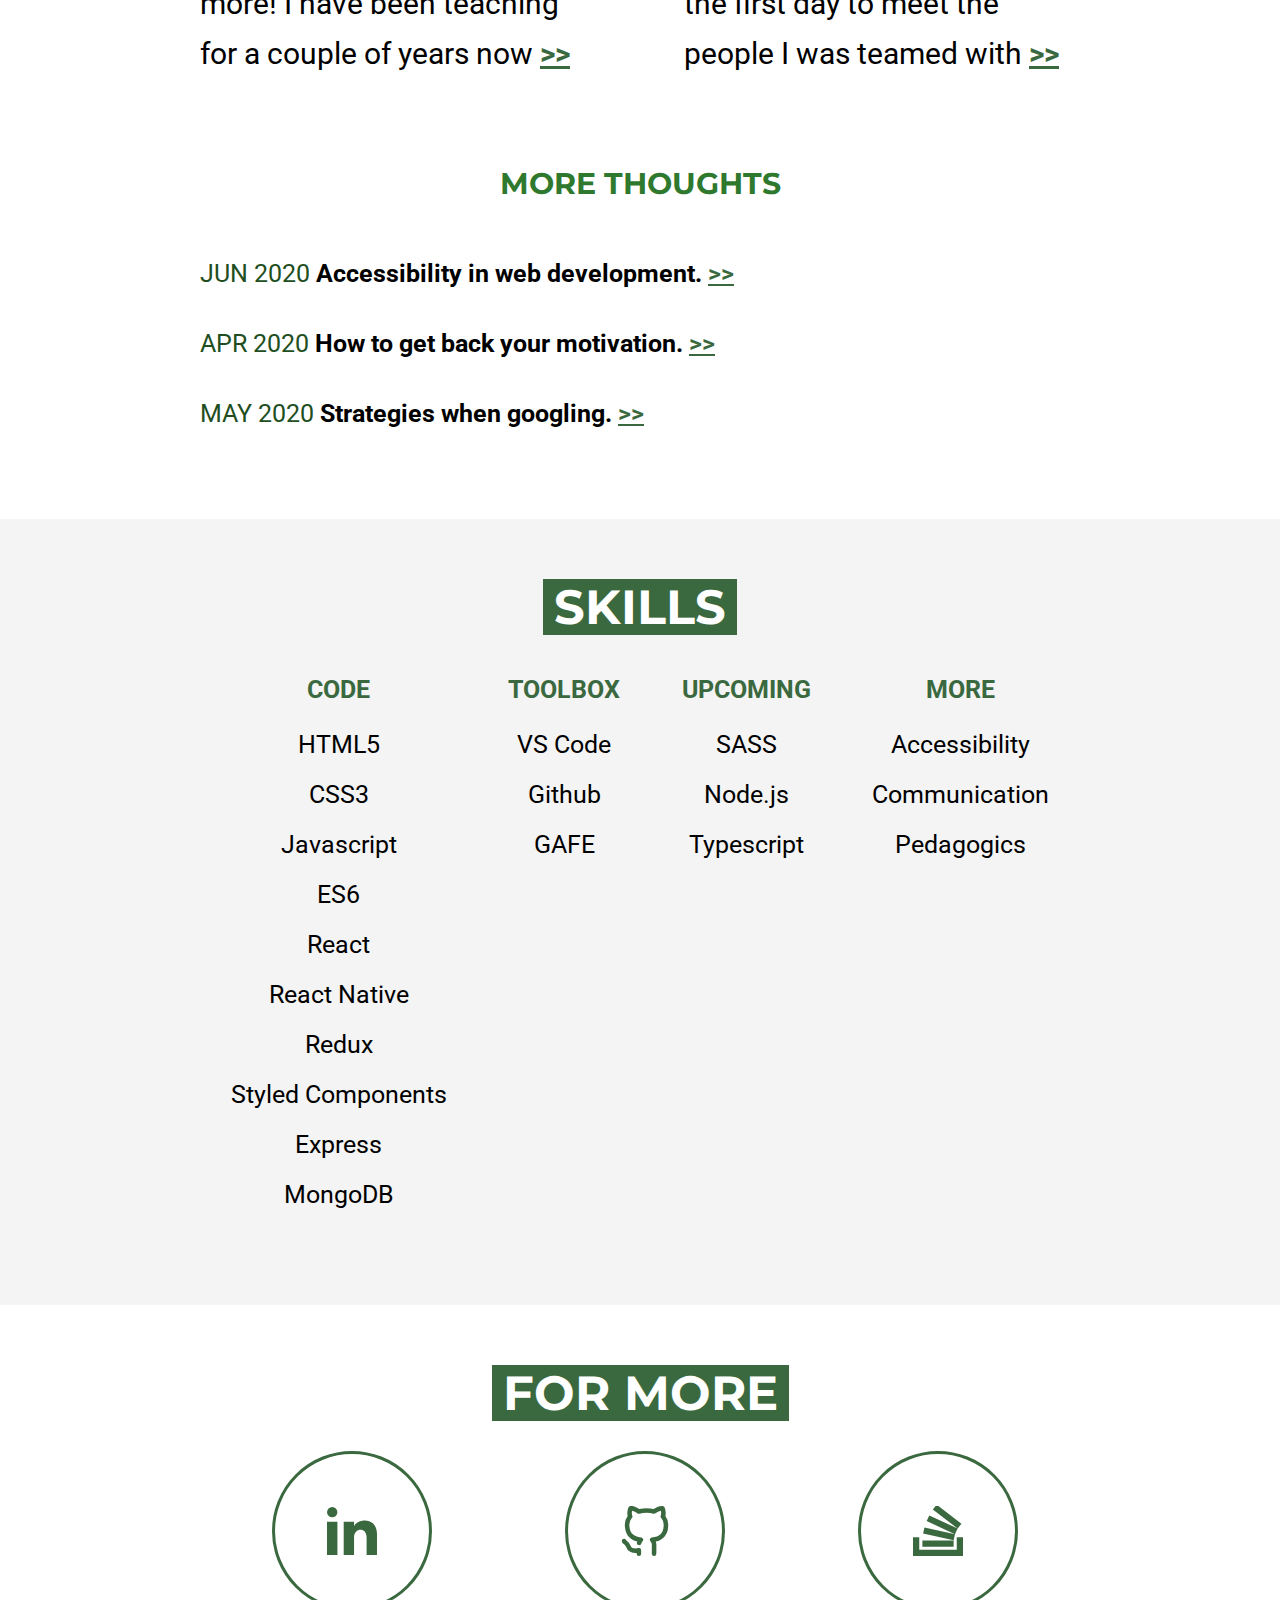
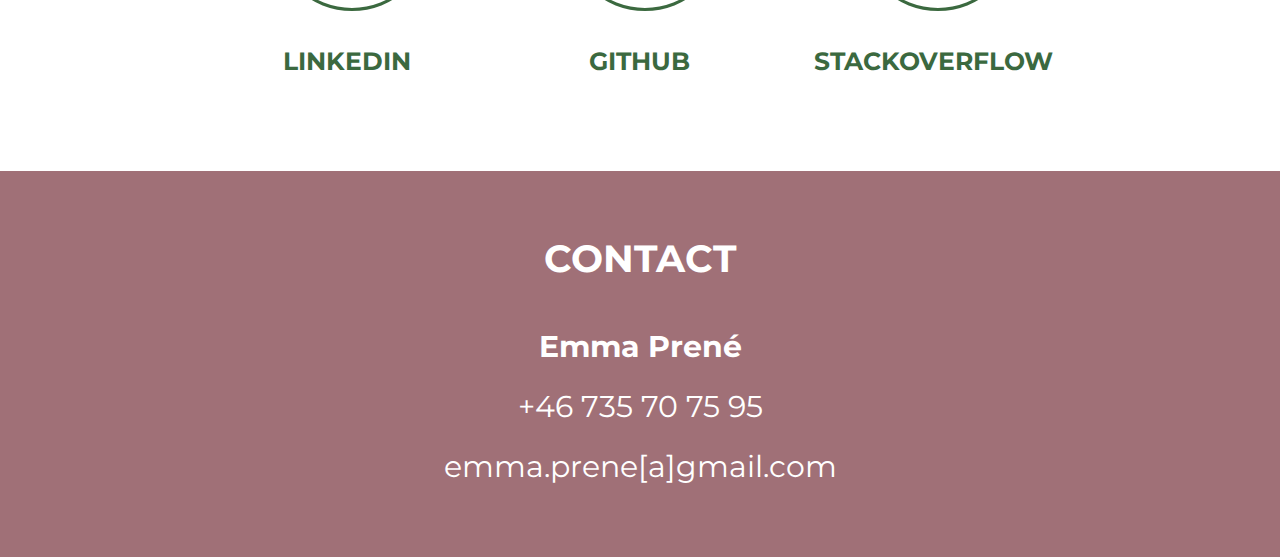
==== commit 95033238: "updated projects and thoughts" ====
--- a/code/index.html
+++ b/code/index.html
@@ -58,6 +58,25 @@
     <h2>FEATURED PROJECTS</h2>
     <div class="big-projects-container">
 
+      <a href="https://github.com/emmapre/project-happy-thoughts" class="project-card big-card">
+        <div class="project-image-div">
+          <div class="layer-project-image"></div>
+          <img src=" ./assets/happy-thoughts.png" alt="happy thoughts app" class="project-image">
+          <h3 class="image-headline">Happy thoughts</h3>
+        </div>
+
+        <p><span class="project-type">Happy Thoughts.</span> Like Twitter, but only happy thoughts. <span
+            class="arrows">>></span>
+        </p>
+        <div class="project-tags-container">
+          <p class="project-tag">React</p>
+          <p class="project-tag">CSS</p>
+          <p class="project-tag">ExpressAPI</p>
+          <p class="project-tag">MongoDB</p>
+        </div>
+      </a>
+
+
       <a href="https://github.com/emmapre/project-nutrition" class="project-card big-card">
         <div class="project-image-div">
           <div class="layer-project-image"></div>
@@ -89,6 +108,21 @@
         </div>
       </a>
 
+      <a href="https://github.com/emmapre/project-todos" class="project-card big-card">
+        <div class="project-image-div">
+          <div class="layer-project-image"></div>
+          <img src=" ./assets/todo-app.png" alt="weather app" class="project-image">
+          <h3 class="image-headline">TODO</h3>
+        </div>
+        <p><span class="project-type">Todo App.</span> Todo app made in React and Redux. <span class="arrows">>></span>
+        </p>
+        <div class="project-tags-container">
+          <p class="project-tag">React</p>
+          <p class="project-tag">Redux</p>
+          <p class="project-tag">Styled Components</p>
+        </div>
+      </a>
+
       <a href="https://github.com/emmapre/project-react-native-app" class="project-card big-card">
         <div class="project-image-div">
           <div class="layer-project-image"></div>
@@ -104,99 +138,38 @@
         </div>
       </a>
 
-      <a href="https://github.com/emmapre/project-todos" class="project-card big-card">
-        <div class="project-image-div">
-          <div class="layer-project-image"></div>
-          <img src=" ./assets/todo-app.png" alt="weather app" class="project-image">
-          <h3 class="image-headline">TODO</h3>
-        </div>
-        <p><span class="project-type">Todo App.</span> Todo app made in React and Redux. <span class="arrows">>></span>
-        </p>
-        <div class="project-tags-container">
-          <p class="project-tag">React</p>
-          <p class="project-tag">Redux</p>
-          <p class="project-tag">Styled Components</p>
-        </div>
-      </a>
-
-
-      <a href="https://github.com/emmapre/project-weather-app" class="project-card big-card">
-        <div class="project-image-div">
-          <div class="layer-project-image"></div>
-          <img src=" ./assets/weather-app2.png" alt="weather app" class="project-image">
-          <h3 class="image-headline">WHAT'S THE WEATHER</h3>
-        </div>
-        <p><span class="project-type">Weather App.</span> Web app built in Javascript using open API. <span
-            class="arrows">>></span>
-        </p>
-        <div class="project-tags-container">
-          <p class="project-tag">HTML5</p>
+
+      <a href="https://github.com/emmapre/project-movies" class="project-card big-card">
+        <div class="project-image-div">
+          <div class="layer-project-image"></div>
+          <img src=" ./assets/movie-project.png" alt="movie project" class="project-image">
+          <h3 class="image-headline">Movie project</h3>
+        </div>
+        <p><span class="project-type">Movie Project.</span> Shows the latest films using React Router.
+          <span class="arrows">>></span>
+        </p>
+        <div class="project-tags-container">
+          <p class="project-tag">React</p>
+          <p class="project-tag">JSX</p>
           <p class="project-tag">CSS</p>
           <p class="project-tag">Javascript</p>
           <p class="project-tag">API</p>
         </div>
       </a>
-
-
-      <a href="https://github.com/emmapre/project-happy-thoughts" class="project-card big-card">
-        <div class="project-image-div">
-          <div class="layer-project-image"></div>
-          <img src=" ./assets/happy-thoughts.png" alt="happy thoughts app" class="project-image">
-          <h3 class="image-headline">Happy thoughts</h3>
-        </div>
-
-        <p><span class="project-type">Happy Thoughts.</span> Like Twitter, but only happy thoughts. <span
-            class="arrows">>></span>
-        </p>
-        <div class="project-tags-container">
-          <p class="project-tag">React</p>
-          <p class="project-tag">JSX</p>
-          <p class="project-tag">CSS</p>
-          <p class="project-tag">API</p>
-        </div>
-      </a>
-
-
-      <a href="https://github.com/emmapre/project-survey" class="project-card big-card">
-        <div class="project-image-div">
-          <div class="layer-project-image"></div>
-          <img src=" ./assets/survey-project.png" alt="survey project" class="project-image">
-          <h3 class="image-headline">Survey</h3>
-        </div>
-        <p><span class="project-type">Survey.</span> A survey form about plants built in React. <span
-            class="arrows">>></span>
-        </p>
-        <div class="project-tags-container">
-          <p class="project-tag">React</p>
-          <p class="project-tag">JSX</p>
-          <p class="project-tag">CSS</p>
-          <p class="project-tag">Javascript</p>
-          <p class="project-tag">API</p>
-        </div>
-      </a>
-
-      <a href="https://github.com/emmapre/project-movies" class="project-card big-card">
-        <div class="project-image-div">
-          <div class="layer-project-image"></div>
-          <img src=" ./assets/movie-project.png" alt="movie project" class="project-image">
-          <h3 class="image-headline">Movie project</h3>
-        </div>
-        <p><span class="project-type">Movie Project.</span> Shows the latest films using React Router.
-          <span class="arrows">>></span>
-        </p>
-        <div class="project-tags-container">
-          <p class="project-tag">React</p>
-          <p class="project-tag">JSX</p>
-          <p class="project-tag">CSS</p>
-          <p class="project-tag">Javascript</p>
-          <p class="project-tag">API</p>
-        </div>
-      </a>
     </div>
 
     <div class="other-projects-container">
       <h4>OTHER PROJECTS</h4>
-
+      <a href="https://github.com/emmapre/project-auth" class="project-card small-card">
+        <p><span class="project-type">Auth project.</span> Sign up and sign in. <span class="arrows">>></span>
+        </p>
+        <div class="project-tags-container">
+          <p class="project-tag">React</p>
+          <p class="project-tag">Express API</p>
+          <p class="project-tag">Node.js</p>
+          <p class="project-tag">MongoDB</p>
+        </div>
+      </a>
       <a href="https://github.com/emmapre/pizza-project" class="project-card small-card">
         <p><span class="project-type">Music project.</span> Music project built with React. <span
             class="arrows">>></span>
@@ -205,6 +178,7 @@
           <p class="project-tag">React</p>
           <p class="project-tag">CSS</p>
         </div>
+      </a>
       </a>
       <a href="https://github.com/emmapre/project-business-site" class="project-card small-card">
         <p><span class="project-type">Business Site.</span> Business site with a form. <span class="arrows">>></span>
@@ -250,48 +224,44 @@
         <h5 class="thoughts-headline">From teacher to front end developer student</h5>
         <p>The first four weeks of the bootcamp is already done and I feel that I have learnt so much and that I just
           want
-          more! I have been teaching for a couple of years now, first English and French and the last three years I have
-          been the ICT educator at my school. In my job as an ICT Educator I have learnt and taught programming, mostly
-          with Lego Education robots which made think that learning more coding would be fun <span
-            class="arrows">>></span>
-        </p>
-      </a>
-
-      <a href="https://www.linkedin.com/pulse/how-get-back-your-motivation-emma-pren%C3%A9/"
+          more! I have been teaching for a couple of years now <span class="arrows">>></span>
+        </p>
+      </a>
+
+      <a href="https://www.linkedin.com/pulse/learning-new-things-together-team-emma-pren%C3%A9/"
         class="thoughts-card big-card">
-        <img src="./assets/motivation.jfif" alt="you got this on lightbox">
-
-        <div class="date">APR 2020</div>
-        <h5 class="thoughts-headline">How to get your motivation back</h5>
-        <p>Whether it is learning a new skill, doing a project or housework, sometimes the motivation just is gone.
-          Something is making you less excited about what you are doing. Here are some of my strategies to cope with
-          lacking motivation and how to find my way back. <span class="arrows">>></span>
+        <img src="./assets/hippos.jpg" alt="you got this on lightbox">
+
+        <div class="date">JUN 2020</div>
+        <h5 class="thoughts-headline">Learning new things together in a team</h5>
+        <p>During the time at Technigo’s bootcamp I have had the honour to belong to the team Hippos. I was very nervous
+          the first day to meet the people I was teamed with <span class="arrows">>></span>
         </p>
       </a>
 
     </div>
 
     <h4>MORE THOUGHTS</h4>
-    <!-- <a href="https://github.com/emmapre/pizza-project" class="thoughts-card small-card">
-      <p><span class="date">MAR 2020</span>
-        More of my thoughts. <span class="arrows">>></span>
+    <a href="https://www.linkedin.com/pulse/accessibility-web-development-emma-pren%C3%A9/"
+      class="thoughts-card small-card">
+      <p><span class="date">JUN 2020</span>
+        Accessibility in web development. <span class="arrows">>></span>
       </p>
     </a>
-    <a href="https://github.com/emmapre/pizza-project" class="thoughts-card small-card">
-      <p><span class="date">MAR 2020</span>
-        More of my thoughts. <span class="arrows">>></span>
+    <a href="https://www.linkedin.com/pulse/how-get-back-your-motivation-emma-pren%C3%A9/"
+      class="thoughts-card small-card">
+      <p><span class="date">APR 2020</span>
+        How to get back your motivation. <span class="arrows">>></span>
       </p>
     </a>
-    <a href="https://github.com/emmapre/pizza-project" class="thoughts-card small-card">
-      <p><span class="date">MAR 2020</span>
-        More of my thoughts. <span class="arrows">>></span>
+    <a href="https://www.linkedin.com/pulse/strategies-when-googling-newbie-programmer-emma-pren%C3%A9/"
+      class="thoughts-card small-card">
+      <p><span class="date">MAY 2020</span>
+        Strategies when googling. <span class="arrows">>></span>
       </p>
-    </a> -->
-
-
-  </section>
-
-
+    </a>
+
+  </section>
 
 
   <section class="skills portfolio-section grey-section">
@@ -308,6 +278,8 @@
           <li>React Native</li>
           <li>Redux</li>
           <li>Styled Components</li>
+          <li>Express</li>
+          <li>MongoDB</li>
         </ul>
       </div>
       <div class="skill-list">
@@ -323,6 +295,7 @@
         <ul>
           <li>SASS</li>
           <li>Node.js</li>
+          <li>Typescript</li>
         </ul>
       </div>
       <div class="skill-list">
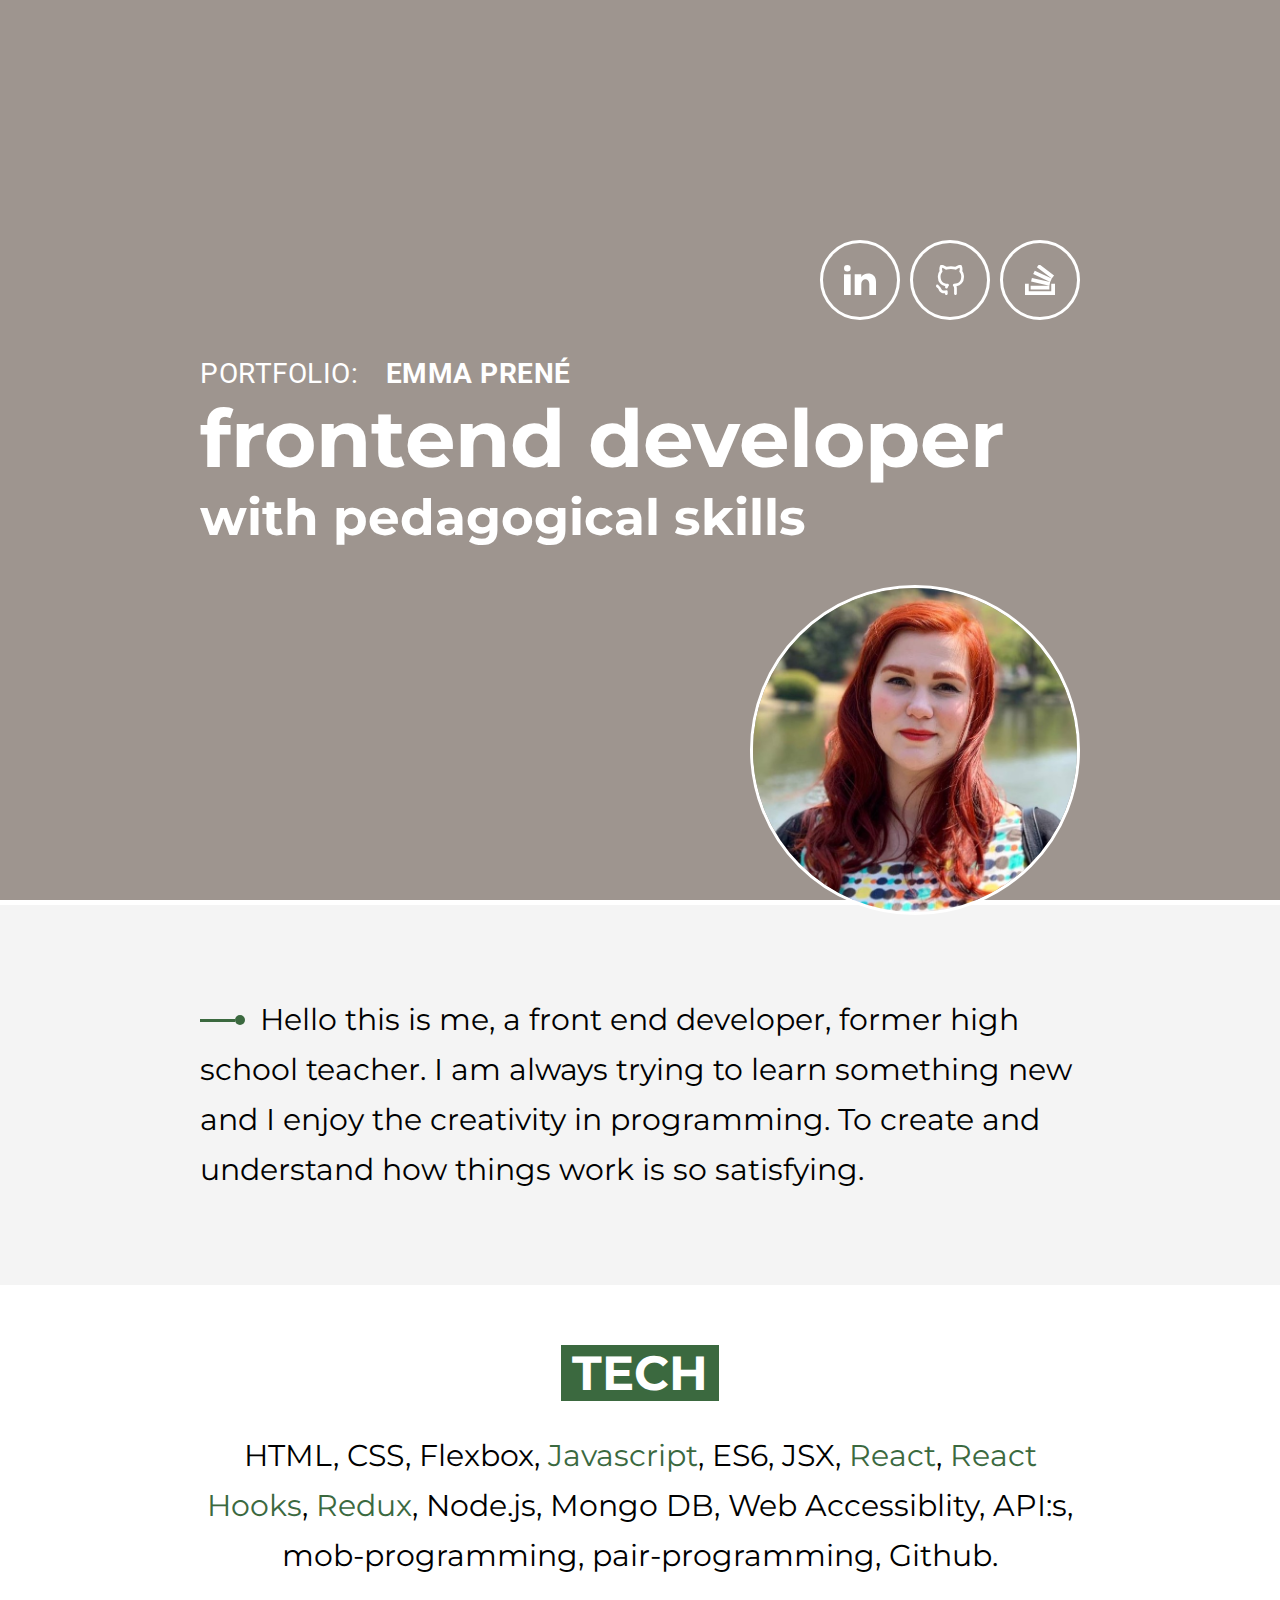
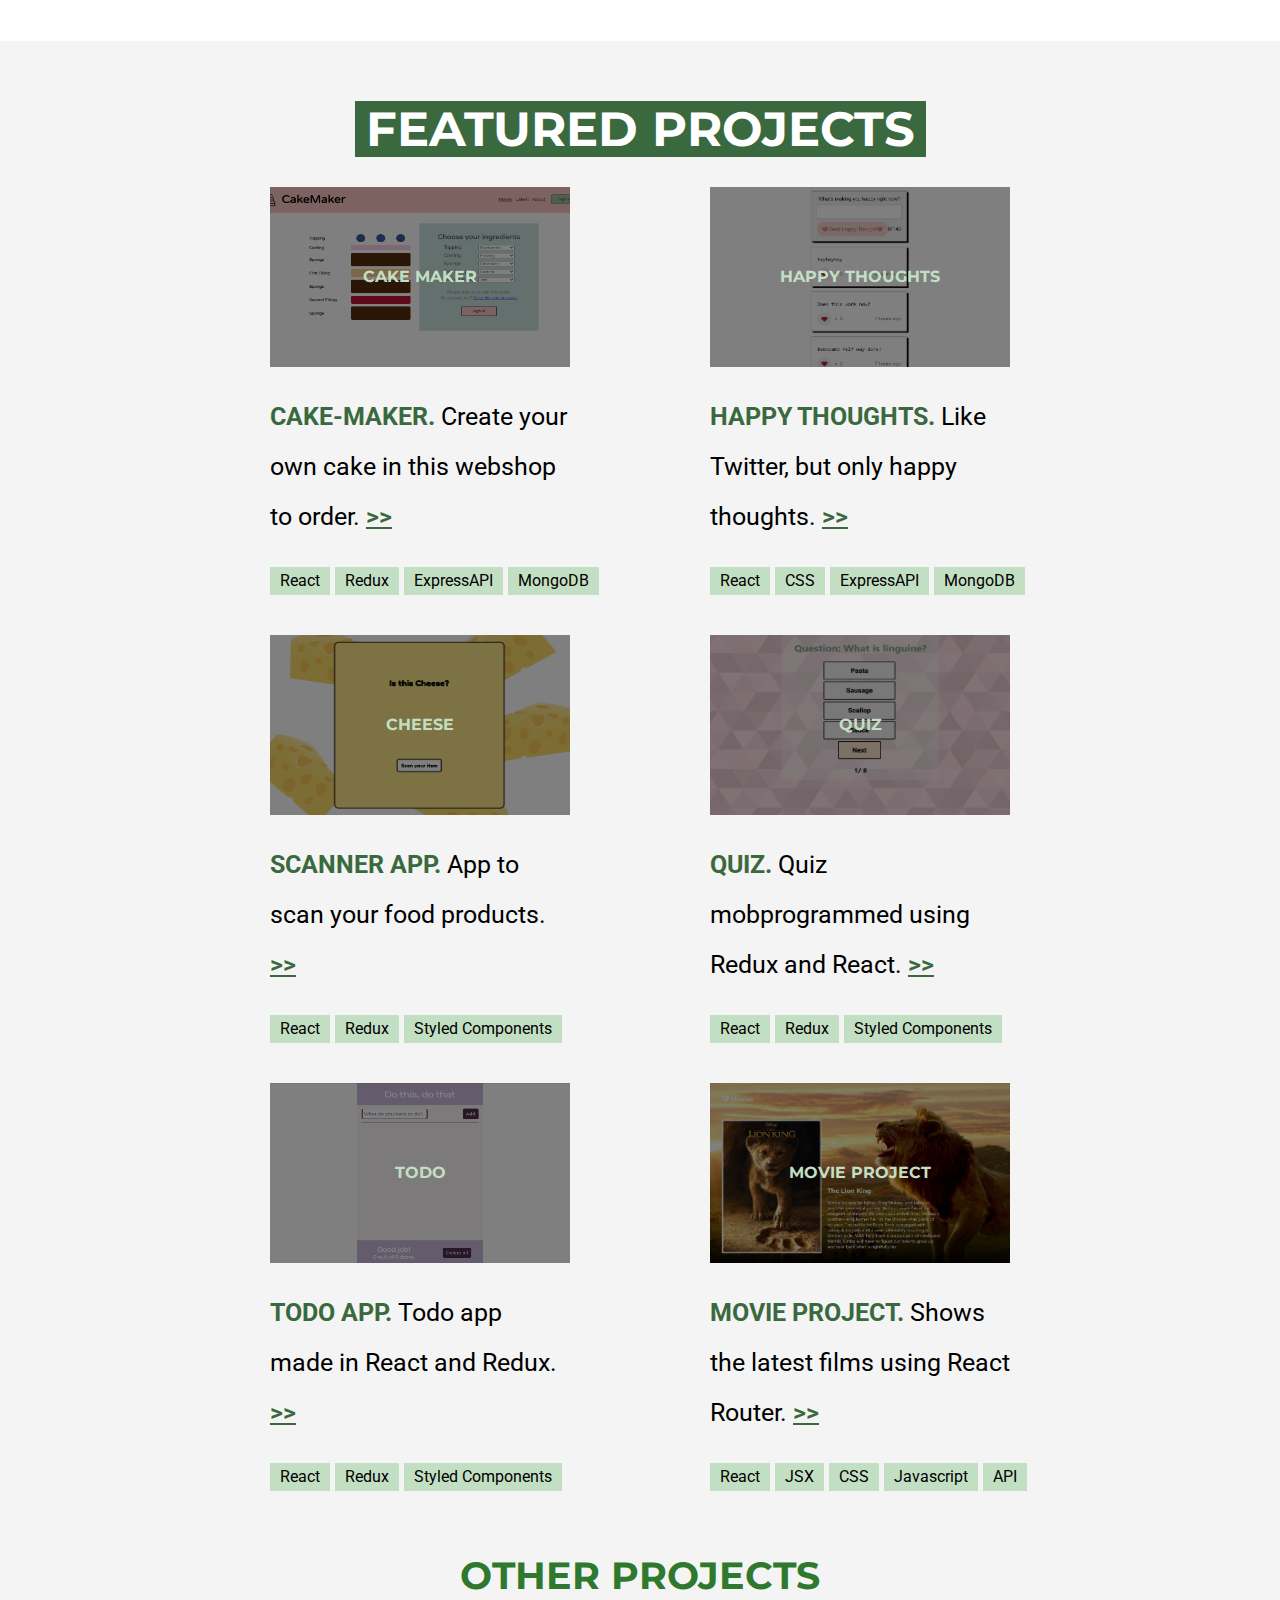
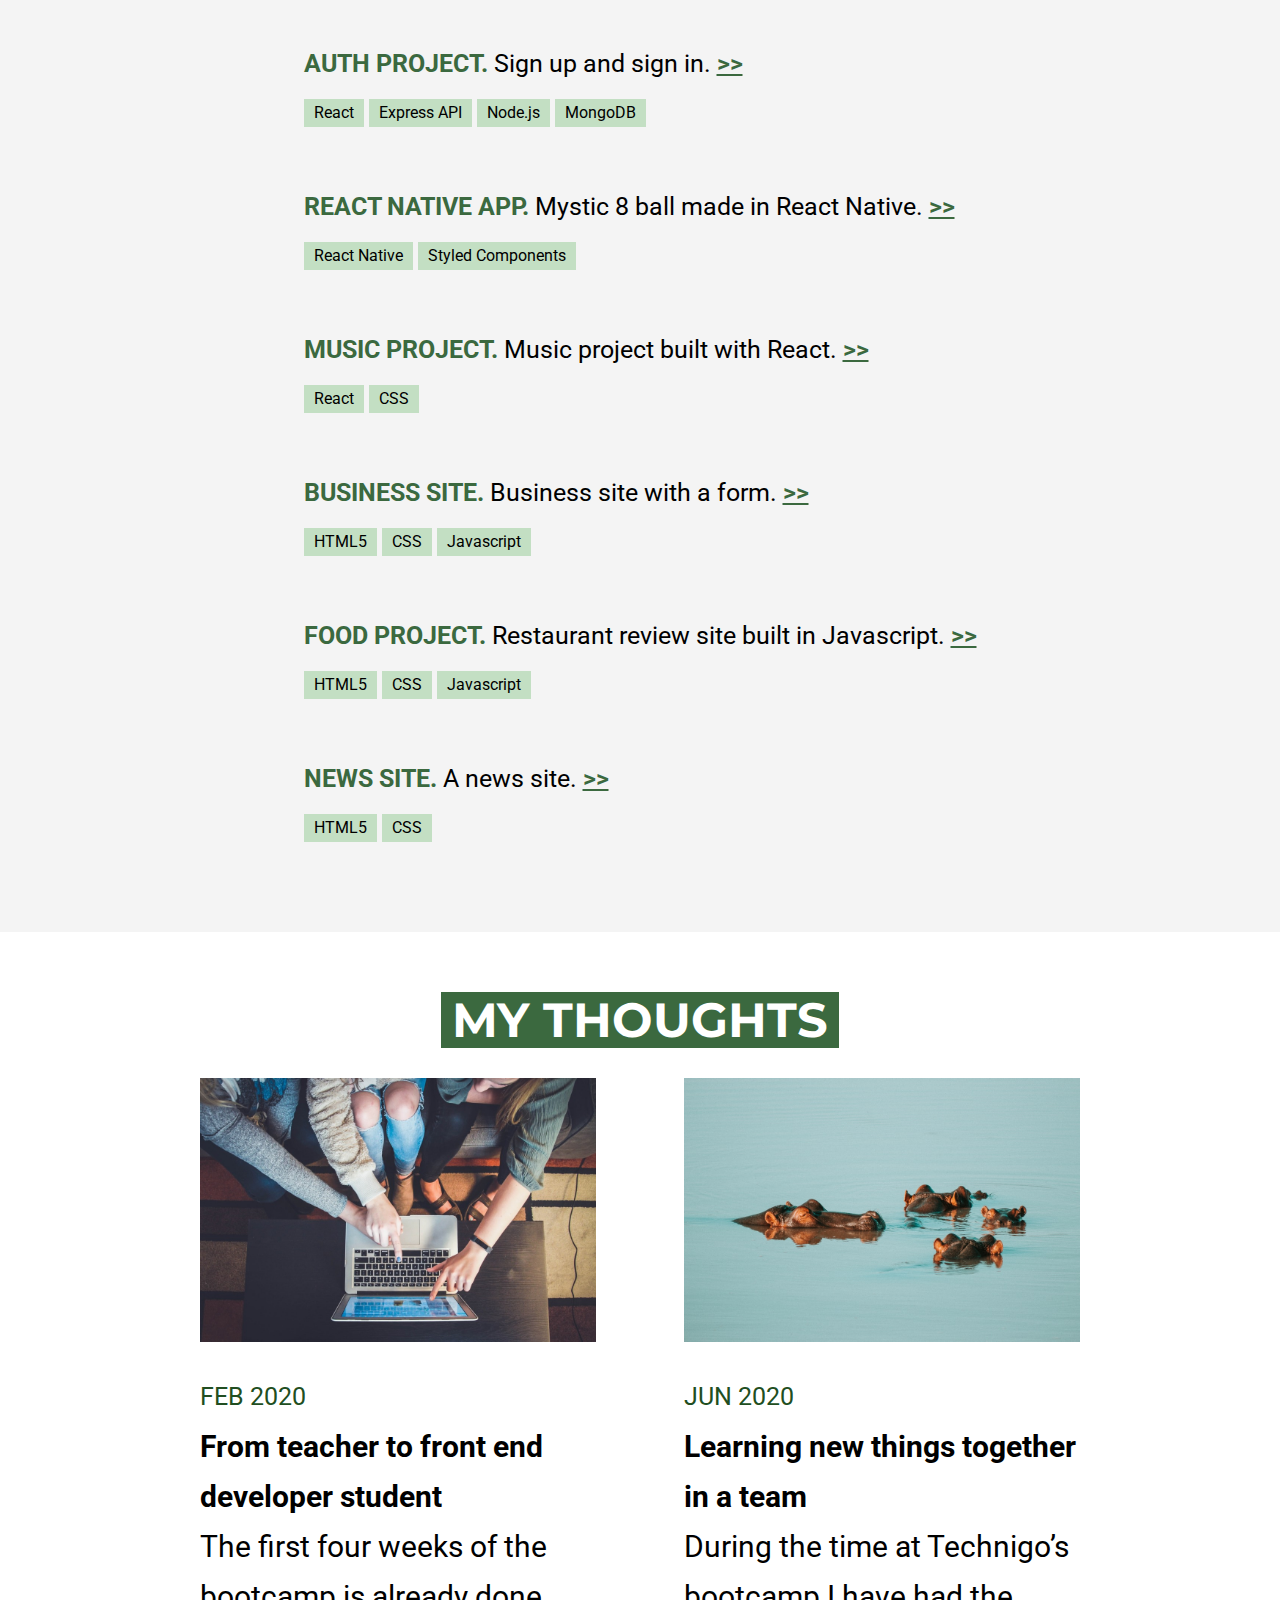
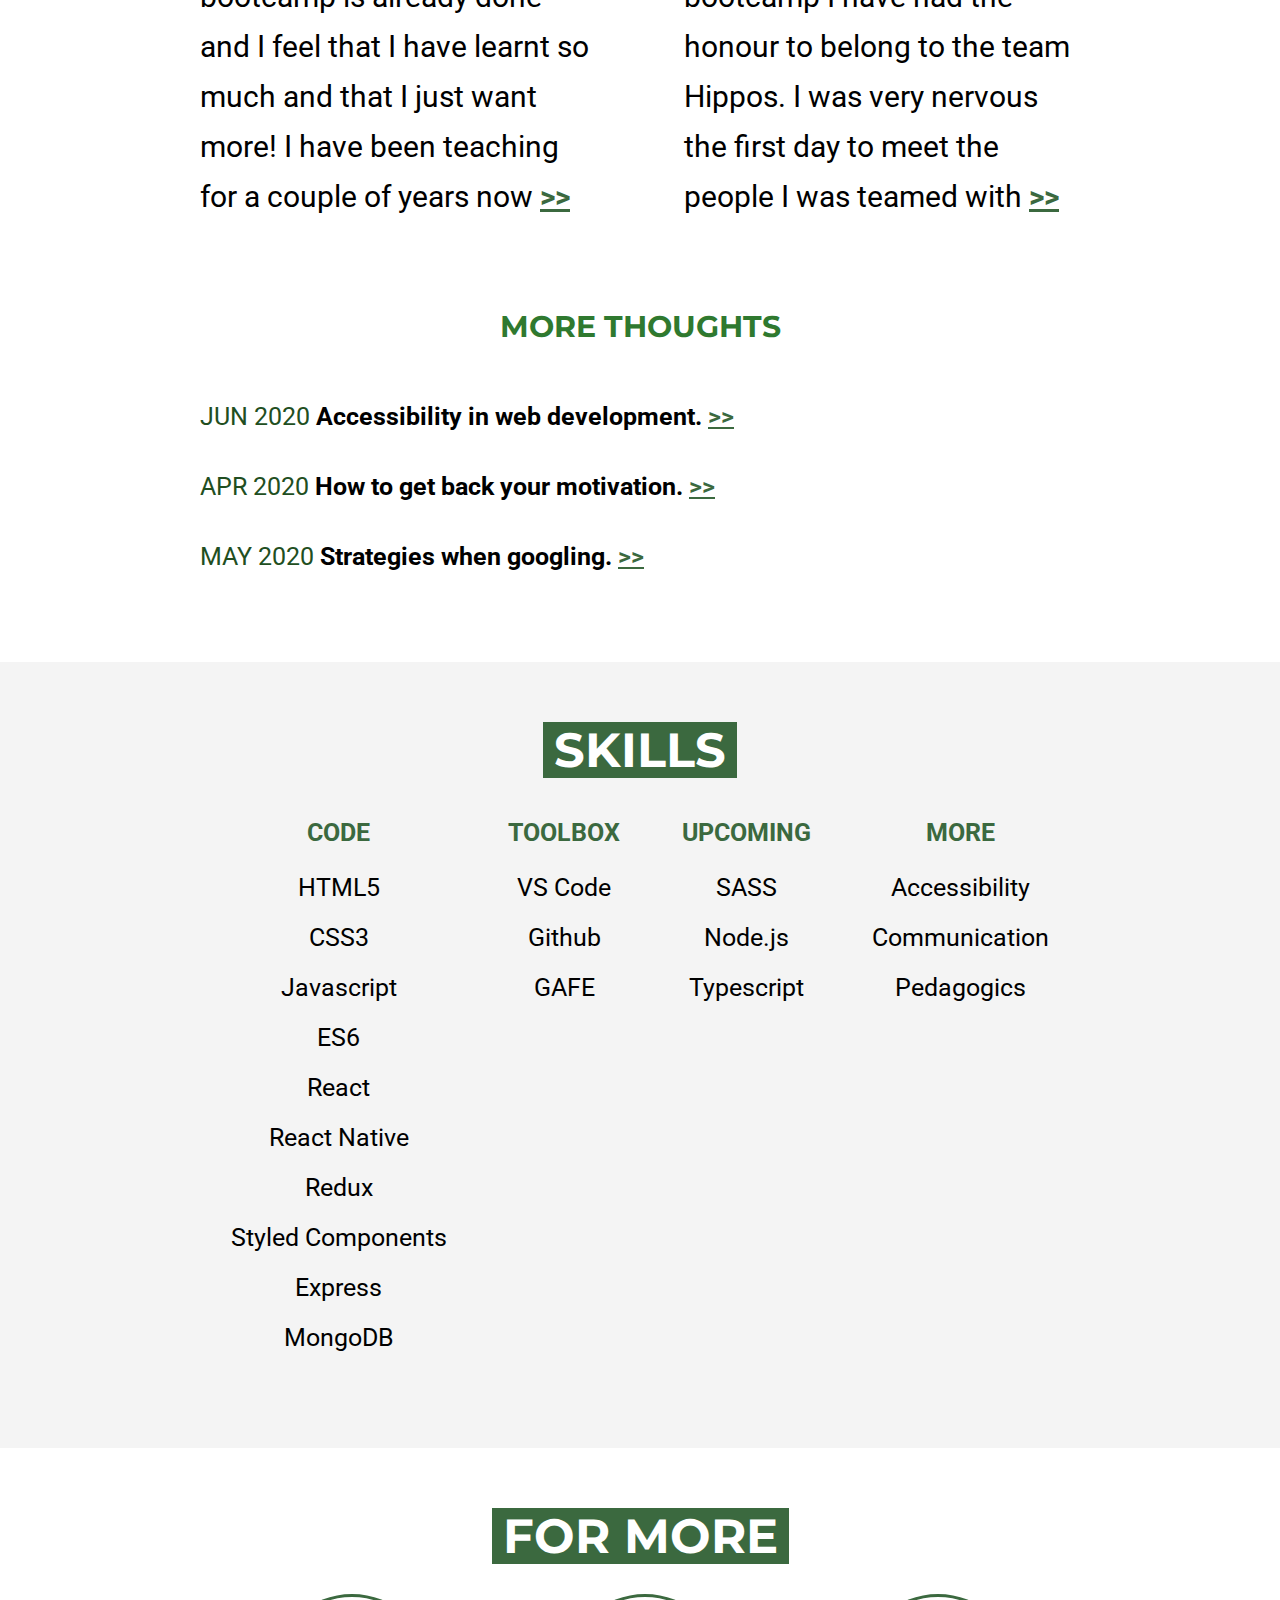
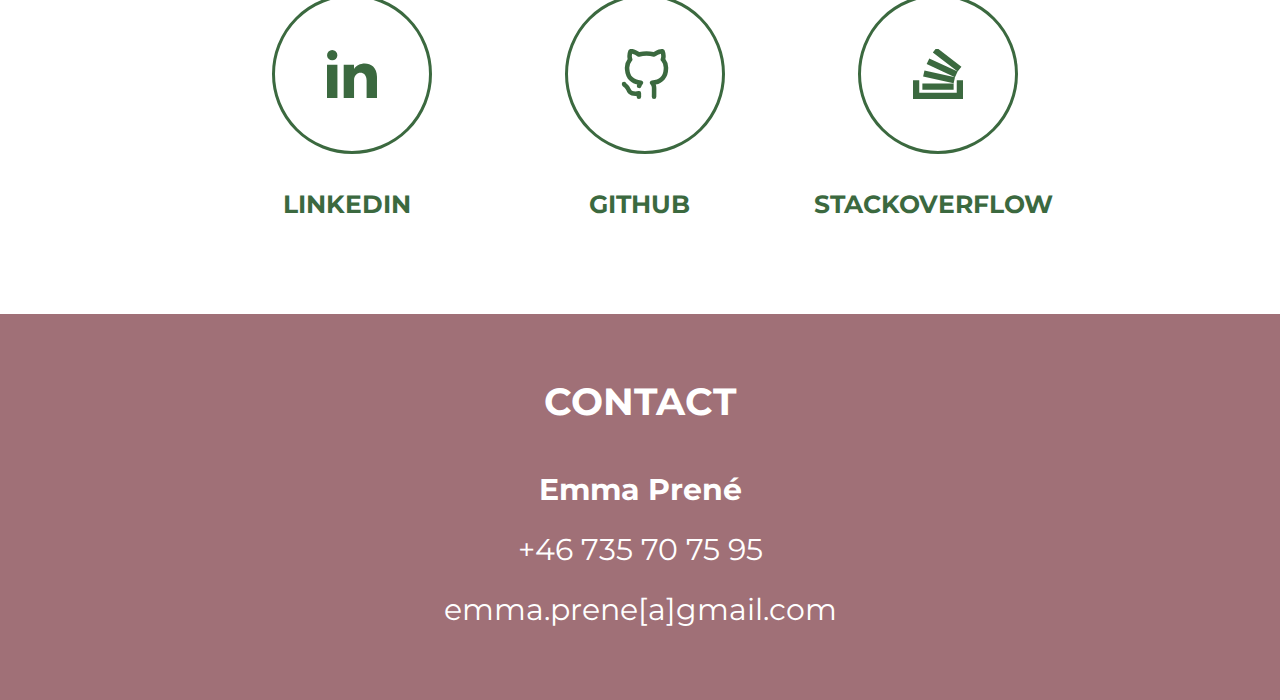
==== commit 83f3908d: "added final project" ====
--- a/code/index.html
+++ b/code/index.html
@@ -5,6 +5,10 @@
   <meta charset="UTF-8">
   <meta name="viewport" content="width=device-width, initial-scale=1.0">
   <link rel="stylesheet" href="style.css">
+  <link rel="apple-touch-icon" sizes="180x180" href="/apple-touch-icon.png">
+  <link rel="icon" type="image/png" sizes="32x32" href="/favicon-32x32.png">
+  <link rel="icon" type="image/png" sizes="16x16" href="/favicon-16x16.png">
+  <link rel="manifest" href="/site.webmanifest">
   <link href="https://fonts.googleapis.com/css?family=Montserrat:400,700|Roboto:400,700&display=swap" rel="stylesheet">
   <title>Emma Prené</title>
 </head>
@@ -58,6 +62,24 @@
     <h2>FEATURED PROJECTS</h2>
     <div class="big-projects-container">
 
+      <a href="https://github.com/emmapre/Final-Project-Frontend" class="project-card big-card">
+        <div class="project-image-div">
+          <div class="layer-project-image"></div>
+          <img src=" ./assets/cake-maker.png" alt="cake maker app" class="project-image">
+          <h3 class="image-headline">Cake Maker</h3>
+        </div>
+
+        <p><span class="project-type">Cake-maker.</span> Create your own cake in this webshop to order. <span
+            class="arrows">>></span>
+        </p>
+        <div class="project-tags-container">
+          <p class="project-tag">React</p>
+          <p class="project-tag">Redux</p>
+          <p class="project-tag">ExpressAPI</p>
+          <p class="project-tag">MongoDB</p>
+        </div>
+      </a>
+
       <a href="https://github.com/emmapre/project-happy-thoughts" class="project-card big-card">
         <div class="project-image-div">
           <div class="layer-project-image"></div>
@@ -122,22 +144,6 @@
           <p class="project-tag">Styled Components</p>
         </div>
       </a>
-
-      <a href="https://github.com/emmapre/project-react-native-app" class="project-card big-card">
-        <div class="project-image-div">
-          <div class="layer-project-image"></div>
-          <img src=" ./assets/react-native.png" alt="react native app" class="project-image">
-          <h3 class="image-headline">MOBILE APP</h3>
-        </div>
-        <p><span class="project-type">React Native App.</span> Mystic 8 ball made in React Native. <span
-            class="arrows">>></span>
-        </p>
-        <div class="project-tags-container">
-          <p class="project-tag">React Native</p>
-          <p class="project-tag">Styled Components</p>
-        </div>
-      </a>
-
 
       <a href="https://github.com/emmapre/project-movies" class="project-card big-card">
         <div class="project-image-div">
@@ -168,6 +174,15 @@
           <p class="project-tag">Express API</p>
           <p class="project-tag">Node.js</p>
           <p class="project-tag">MongoDB</p>
+        </div>
+      </a>
+      <a href="https://github.com/emmapre/project-react-native-app" class="project-card small-card">
+        <p><span class="project-type">React Native App.</span> Mystic 8 ball made in React Native. <span
+            class="arrows">>></span>
+        </p>
+        <div class="project-tags-container">
+          <p class="project-tag">React Native</p>
+          <p class="project-tag">Styled Components</p>
         </div>
       </a>
       <a href="https://github.com/emmapre/pizza-project" class="project-card small-card">
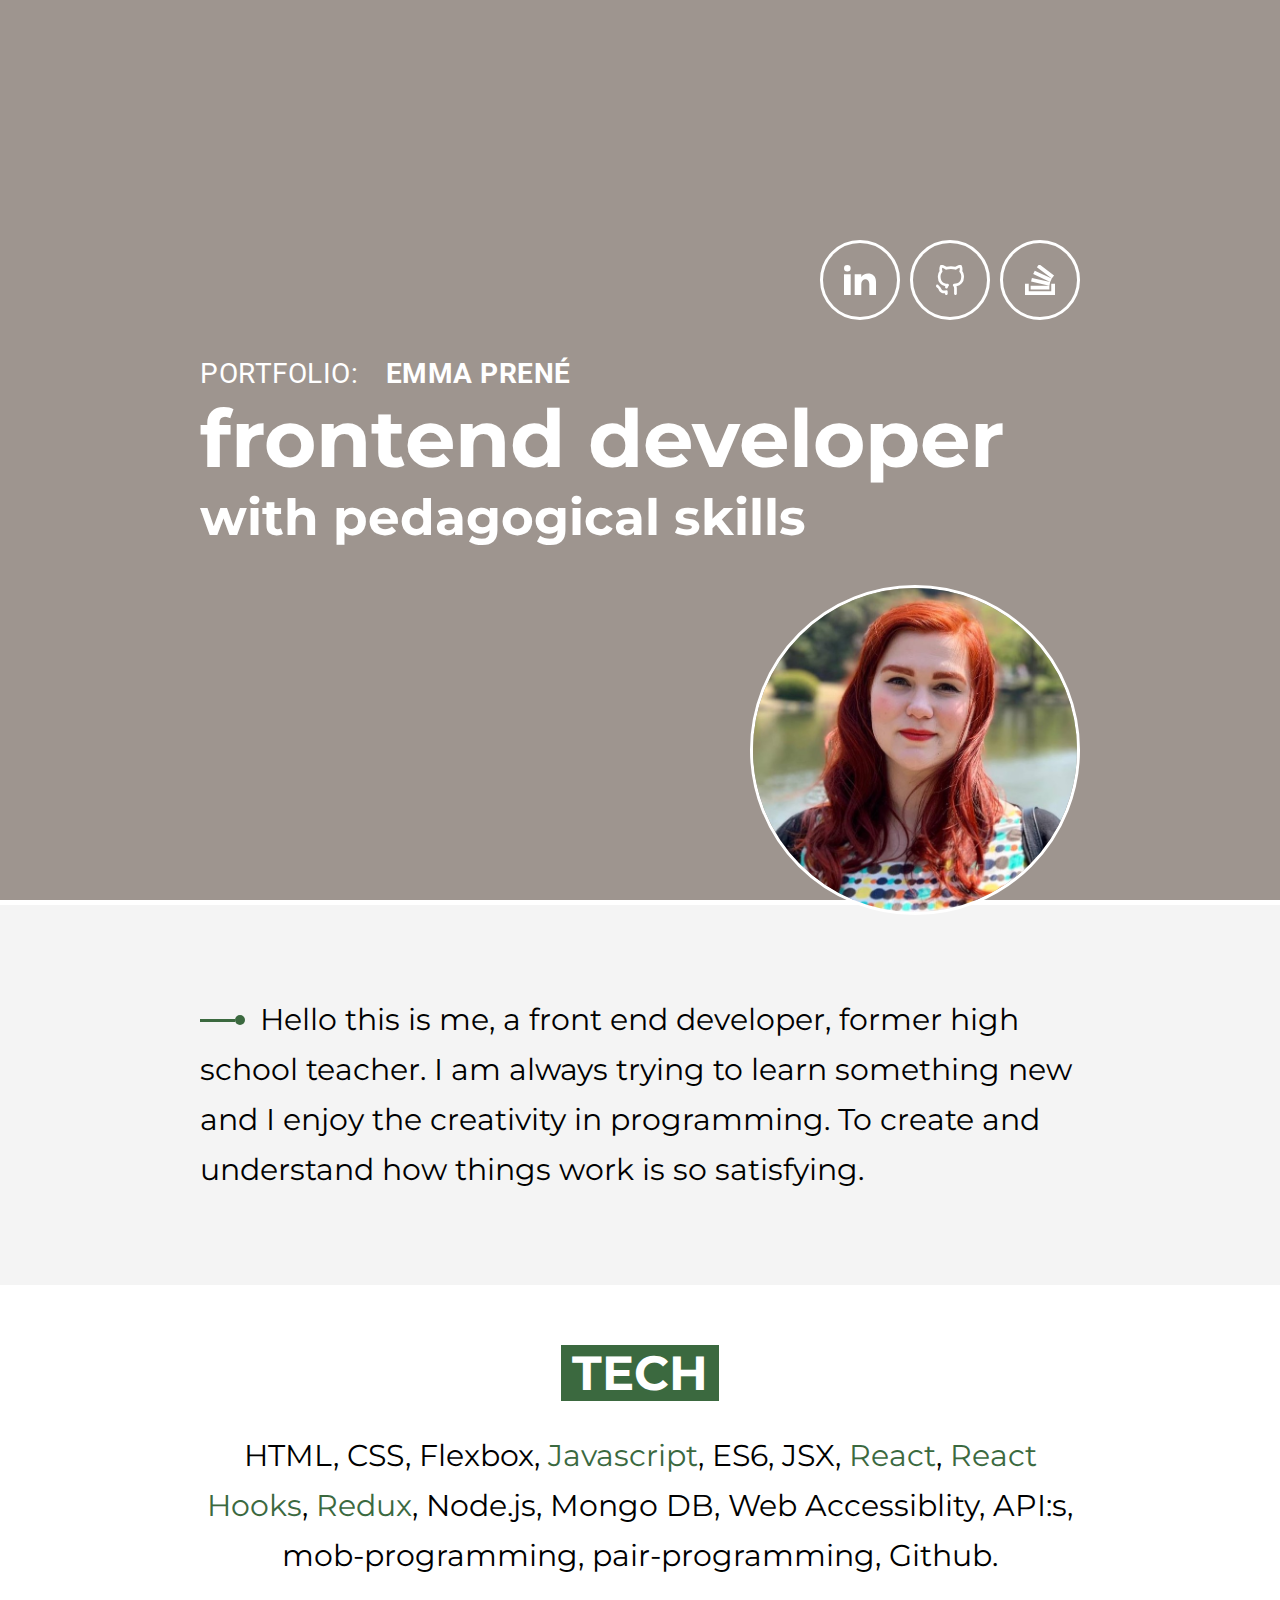
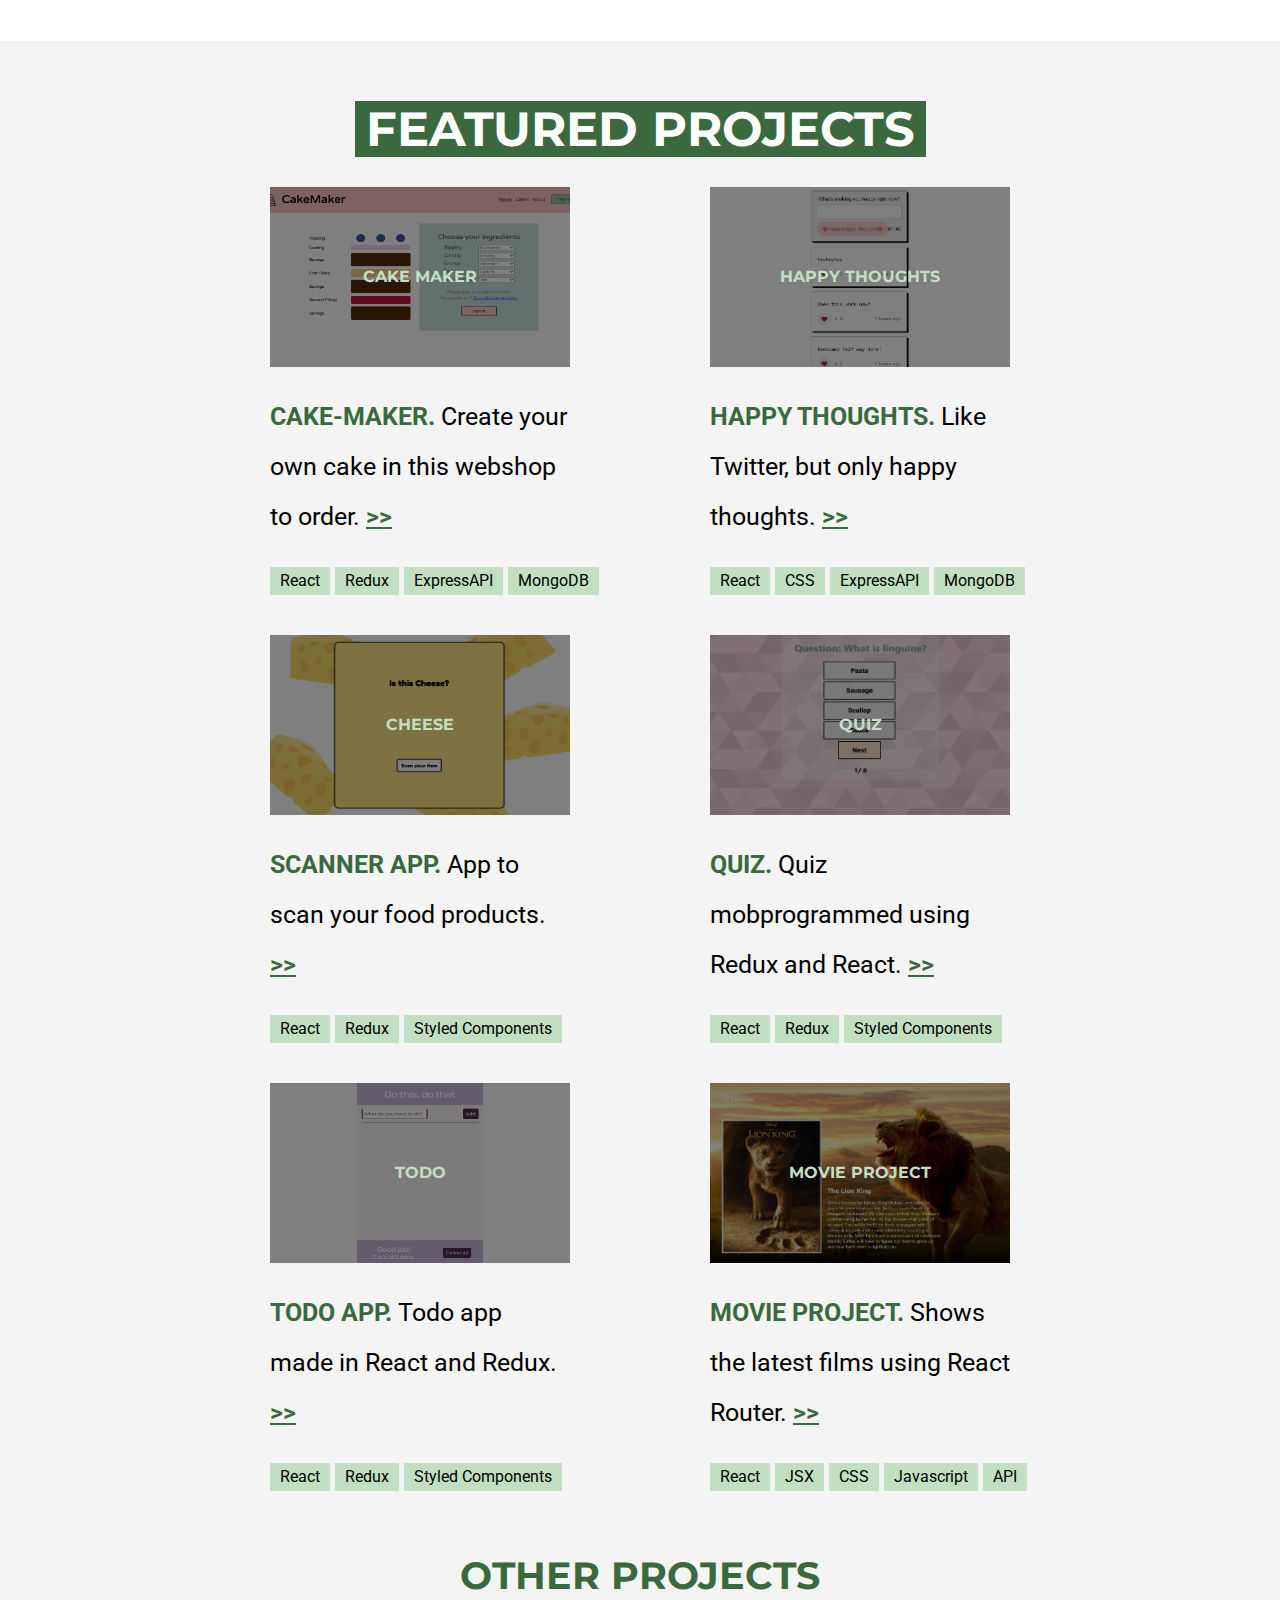
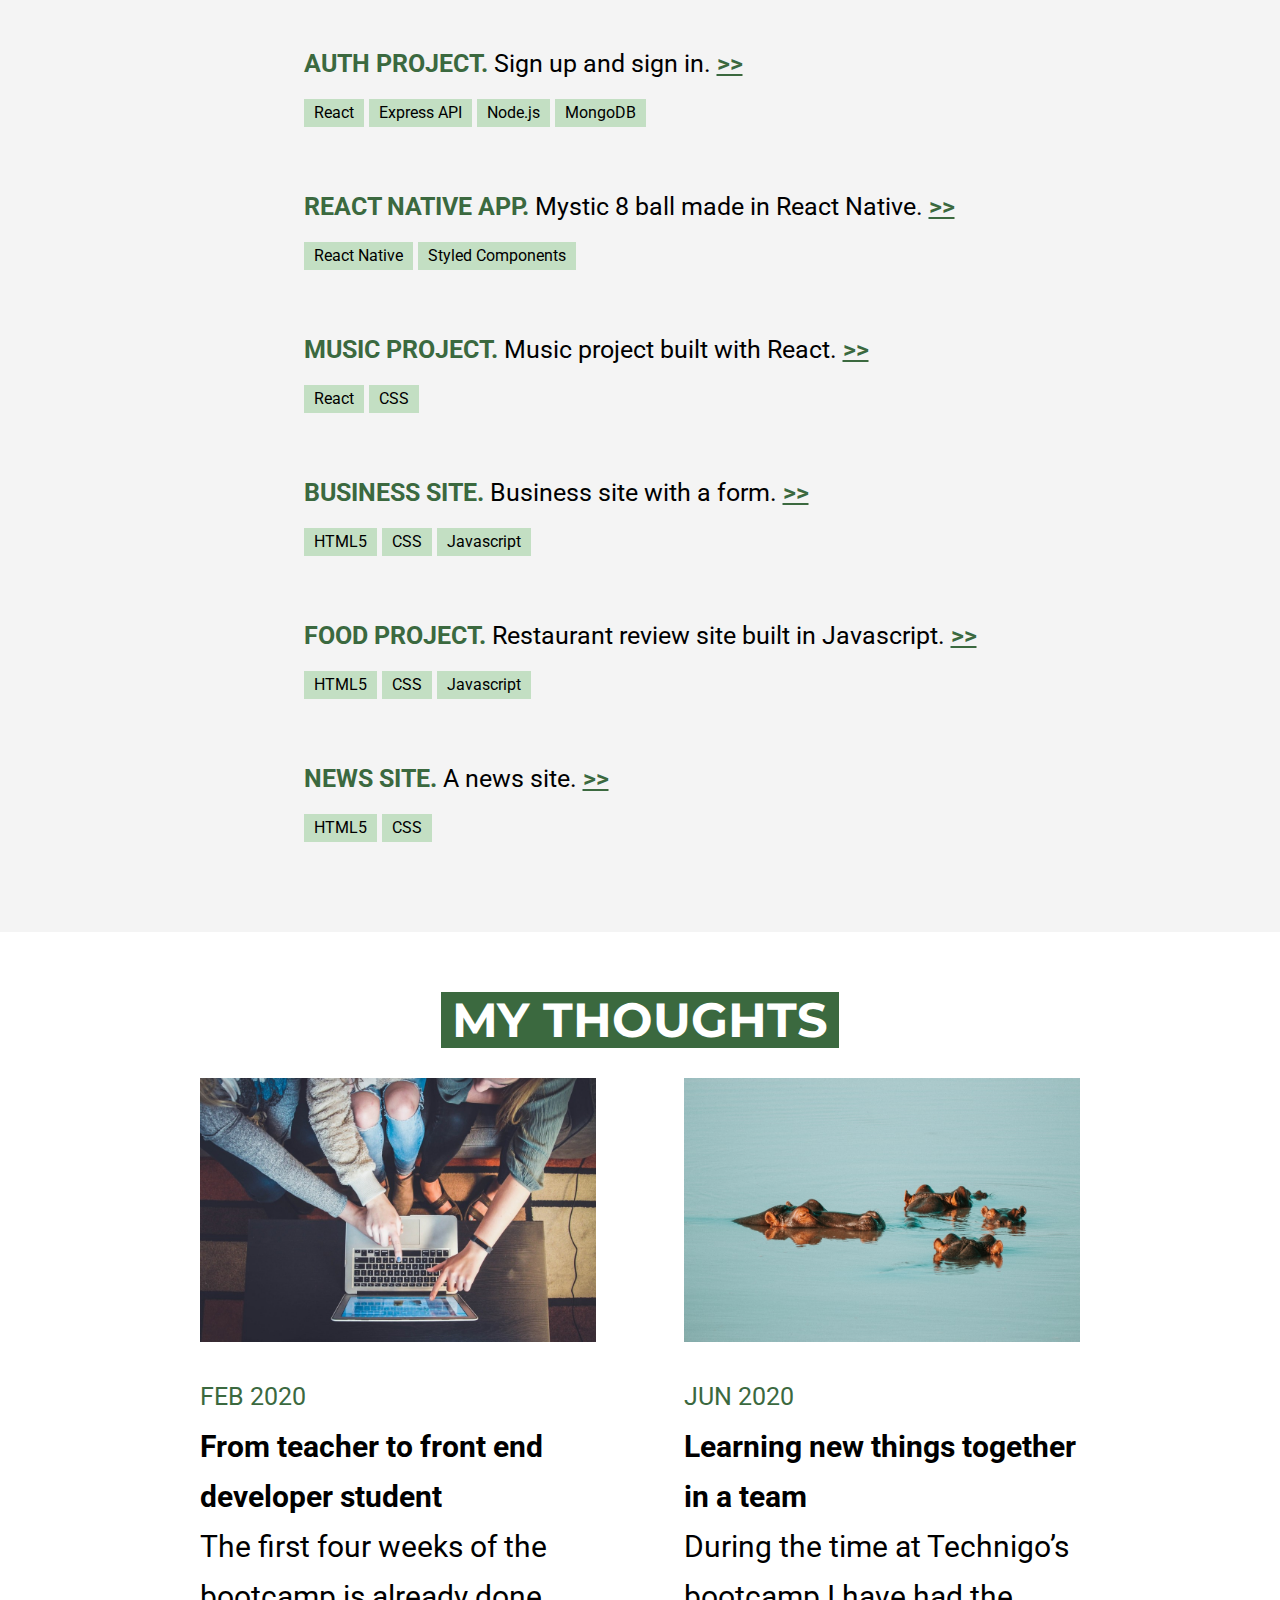
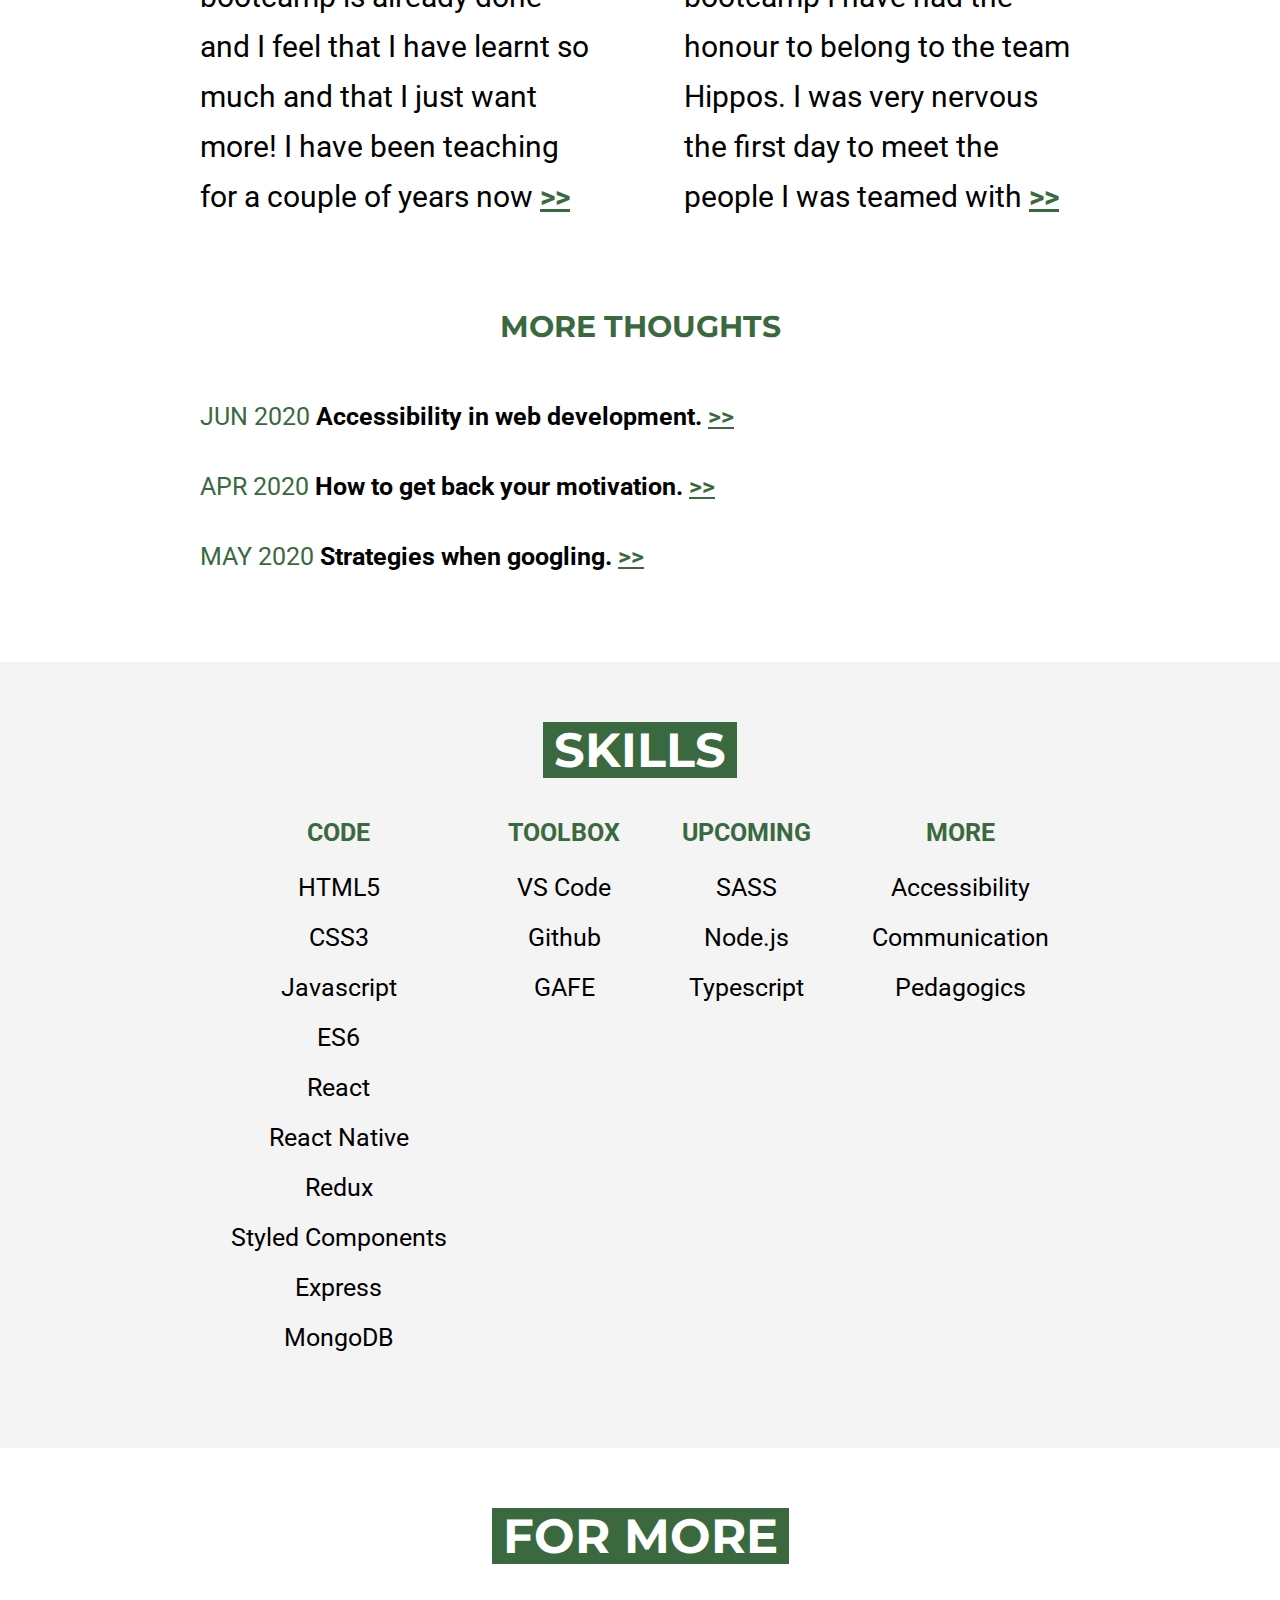
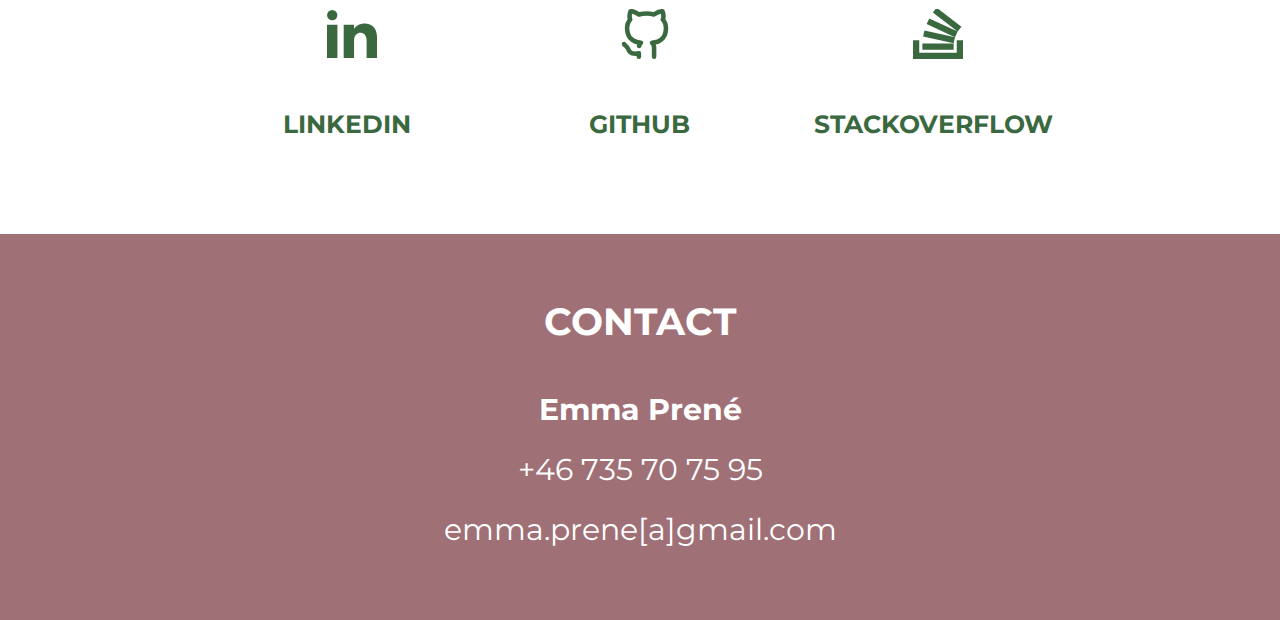
==== commit 28d0cef1: "changed to sass" ====
--- a/code/index.html
+++ b/code/index.html
@@ -4,7 +4,7 @@
 <head>
   <meta charset="UTF-8">
   <meta name="viewport" content="width=device-width, initial-scale=1.0">
-  <link rel="stylesheet" href="style.css">
+  <link rel="stylesheet" href="./styles/style.css">
   <link rel="apple-touch-icon" sizes="180x180" href="/apple-touch-icon.png">
   <link rel="icon" type="image/png" sizes="32x32" href="/favicon-32x32.png">
   <link rel="icon" type="image/png" sizes="16x16" href="/favicon-16x16.png">
--- a/code/styles/style.css
+++ b/code/styles/style.css
@@ -0,0 +1,671 @@
+.about-me {
+  margin-top: 5px;
+  font-family: Montserrat;
+}
+
+.about-me h2 {
+  display: none;
+}
+
+.decoration {
+  display: -webkit-inline-box;
+  display: -ms-inline-flexbox;
+  display: inline-flex;
+  -webkit-box-align: center;
+      -ms-flex-align: center;
+          align-items: center;
+  vertical-align: middle;
+  margin-right: 15px;
+  padding-bottom: 4px;
+}
+
+.line {
+  height: 3px;
+  width: 35px;
+  background-color: #3b693f;
+}
+
+.dot {
+  height: 10px;
+  width: 10px;
+  background-color: #3b693f;
+  border-radius: 50%;
+}
+
+.icons-bottom {
+  width: 100%;
+  display: -webkit-box;
+  display: -ms-flexbox;
+  display: flex;
+  -ms-flex-pack: distribute;
+      justify-content: space-around;
+  color: #3b693f;
+  font-family: Montserrat;
+  font-size: 10px;
+  font-weight: bold;
+}
+
+.icon-for-more {
+  display: -webkit-box;
+  display: -ms-flexbox;
+  display: flex;
+  -webkit-box-orient: vertical;
+  -webkit-box-direction: normal;
+      -ms-flex-direction: column;
+          flex-direction: column;
+  -webkit-box-align: center;
+      -ms-flex-align: center;
+          align-items: center;
+  width: 30%;
+}
+
+.red-icon {
+  border: #3b693f 3px solid;
+  -webkit-box-sizing: border-box;
+          box-sizing: border-box;
+  height: 60px;
+  width: 60px;
+  margin-left: 0px;
+}
+
+.red-icon img {
+  height: 20px;
+  width: 20px;
+}
+
+footer {
+  background: #a07077;
+  color: #fff;
+  font-family: Montserrat;
+}
+
+.footer-headline {
+  background: none;
+}
+
+footer p {
+  margin: 5px 0;
+}
+
+.name-footer {
+  font-weight: bold;
+}
+
+@media screen and (min-width: 1100px) {
+  .icons-bottom {
+    font-size: 25px;
+  }
+  .footer-headline {
+    font-size: 38px;
+  }
+  .red-icon {
+    height: 160px;
+    width: 160px;
+  }
+  .red-icon img {
+    height: 50px;
+    width: 50px;
+  }
+}
+
+header {
+  height: 500px;
+  background: url(../assets/background.jpg);
+  background-repeat: no-repeat;
+  background-size: cover;
+  position: relative;
+  margin: 0;
+  /* filter: blur(8px);
+  -webkit-filter: blur(8px); */
+  z-index: 1;
+}
+
+.layer-header {
+  position: absolute;
+  z-index: 5;
+  background: #5e4f45;
+  height: 100%;
+  width: 100%;
+  opacity: 0.6;
+  margin: auto;
+}
+
+.subheading {
+  font-size: 24px;
+  display: block;
+}
+
+.header-container {
+  height: 395px;
+  display: -webkit-box;
+  display: -ms-flexbox;
+  display: flex;
+  -webkit-box-orient: vertical;
+  -webkit-box-direction: normal;
+      -ms-flex-direction: column;
+          flex-direction: column;
+  -webkit-box-pack: justify;
+      -ms-flex-pack: justify;
+          justify-content: space-between;
+  -webkit-box-align: end;
+      -ms-flex-align: end;
+          align-items: flex-end;
+  padding: 105px 40px 0px 40px;
+  /* backdrop-filter: blur(3px) contrast(.6); */
+  z-index: 10;
+  position: relative;
+}
+
+.icons-top {
+  display: -webkit-box;
+  display: -ms-flexbox;
+  display: flex;
+  -webkit-box-orient: horizontal;
+  -webkit-box-direction: normal;
+      -ms-flex-direction: row;
+          flex-direction: row;
+}
+
+.icon-top img {
+  height: 16px;
+}
+
+.icon {
+  border: solid #fff 3px;
+  border-radius: 50%;
+  height: 40px;
+  width: 40px;
+  display: -webkit-box;
+  display: -ms-flexbox;
+  display: flex;
+  -webkit-box-pack: center;
+      -ms-flex-pack: center;
+          justify-content: center;
+  -webkit-box-align: center;
+      -ms-flex-align: center;
+          align-items: center;
+  -webkit-box-sizing: border-box;
+          box-sizing: border-box;
+  margin-left: 5px;
+}
+
+.portfolio-title {
+  -ms-flex-item-align: start;
+      align-self: flex-start;
+}
+
+.portfolio-name {
+  margin: 0;
+  font-size: 13px;
+  color: #fff;
+  text-transform: uppercase;
+  letter-spacing: 0.52px;
+}
+
+.name {
+  font-weight: bold;
+  padding-left: 20px;
+}
+
+.profile-photo {
+  height: 162px;
+  width: 162px;
+  border: #fff solid 3px;
+  border-radius: 50%;
+  -webkit-box-sizing: border-box;
+          box-sizing: border-box;
+  margin-bottom: -15px;
+}
+
+@media screen and (min-width: 750px) {
+  .header-container {
+    padding-left: 100px;
+    padding-right: 100px;
+  }
+}
+
+@media screen and (min-width: 1100px) {
+  /* **********HEADER STYLING********** */
+  header {
+    height: 900px;
+  }
+  .subheading {
+    font-size: 50px;
+  }
+  .header-container {
+    height: 660px;
+    padding: 240px 200px 0px 200px;
+  }
+  .icons-top img {
+    height: 30px;
+  }
+  .icon {
+    height: 80px;
+    width: 80px;
+    margin-left: 10px;
+  }
+  .portfolio-name {
+    font-size: 28px;
+  }
+  .profile-photo {
+    height: 330px;
+    width: 330px;
+  }
+}
+
+@media screen and (min-width: 1500px) {
+  .header-container {
+    height: 660px;
+    padding: 240px 400px 0px 400px;
+  }
+}
+
+.projects a {
+  display: -webkit-box;
+  display: -ms-flexbox;
+  display: flex;
+  -webkit-box-orient: vertical;
+  -webkit-box-direction: normal;
+      -ms-flex-direction: column;
+          flex-direction: column;
+  -webkit-box-pack: center;
+      -ms-flex-pack: center;
+          justify-content: center;
+  text-decoration: none;
+  color: #000;
+}
+
+.big-card {
+  margin-bottom: 40px;
+}
+
+.small-card {
+  margin-bottom: 20px;
+}
+
+.project-image-div {
+  display: -webkit-box;
+  display: -ms-flexbox;
+  display: flex;
+  -webkit-box-pack: center;
+      -ms-flex-pack: center;
+          justify-content: center;
+  -webkit-box-align: center;
+      -ms-flex-align: center;
+          align-items: center;
+}
+
+.project-image {
+  max-height: 180px;
+  max-width: 300px;
+  display: -webkit-box;
+  display: -ms-flexbox;
+  display: flex;
+  -webkit-box-pack: center;
+      -ms-flex-pack: center;
+          justify-content: center;
+  -webkit-box-align: center;
+      -ms-flex-align: center;
+          align-items: center;
+  -ms-flex-item-align: center;
+      align-self: center;
+  position: relative;
+}
+
+.layer-project-image {
+  position: absolute;
+  height: 180px;
+  max-width: 300px;
+  z-index: 9;
+  background: #000;
+  opacity: 0.5;
+}
+
+.projects h3 {
+  font-family: Montserrat;
+  font-size: 16px;
+  font-weight: bold;
+  text-transform: uppercase;
+  color: #c3dfc3;
+  z-index: 10;
+  position: absolute;
+  margin: auto;
+}
+
+.projects h4 {
+  font-size: 21px;
+  margin: 20px 0 13px 0;
+  display: block;
+}
+
+.project-type {
+  text-transform: uppercase;
+  display: inline;
+  color: #3b693f;
+  font-weight: bold;
+}
+
+.arrows {
+  text-transform: uppercase;
+  display: inline;
+  color: #3b693f;
+  font-weight: bold;
+  text-decoration: underline;
+}
+
+.project-tags-container {
+  display: -webkit-box;
+  display: -ms-flexbox;
+  display: flex;
+}
+
+.project-tag {
+  display: -webkit-box;
+  display: -ms-flexbox;
+  display: flex;
+  -webkit-box-align: center;
+      -ms-flex-align: center;
+          align-items: center;
+  font-size: 9px;
+  background-color: #c3dfc3;
+  margin: 0 5px 0 0;
+  padding: 0px 10px;
+  height: 16px;
+}
+
+.other-project-container {
+  display: -webkit-box;
+  display: -ms-flexbox;
+  display: flex;
+  -webkit-box-orient: horizontal;
+  -webkit-box-direction: normal;
+      -ms-flex-direction: row;
+          flex-direction: row;
+  -ms-flex-wrap: wrap;
+      flex-wrap: wrap;
+  -webkit-box-flex: 2;
+      -ms-flex-positive: 2;
+          flex-grow: 2;
+  -ms-flex-pack: distribute;
+      justify-content: space-around;
+}
+
+@media screen and (min-width: 1100px) {
+  /********** PROJECT STYLING ***********/
+  .big-projects-container {
+    display: -webkit-box;
+    display: -ms-flexbox;
+    display: flex;
+    -webkit-box-orient: horizontal;
+    -webkit-box-direction: normal;
+        -ms-flex-direction: row;
+            flex-direction: row;
+    -ms-flex-wrap: wrap;
+        flex-wrap: wrap;
+    -webkit-box-flex: 2;
+        -ms-flex-positive: 2;
+            flex-grow: 2;
+    -ms-flex-pack: distribute;
+        justify-content: space-around;
+  }
+  .projects a {
+    font-size: 25px;
+  }
+  .project-card.big-card {
+    max-width: 300px;
+  }
+  .project-image {
+    width: 100%;
+  }
+  .layer-project-image {
+    width: 100%;
+  }
+  .projects h4 {
+    font-size: 38px;
+  }
+  .other-project-container {
+    display: -webkit-box;
+    display: -ms-flexbox;
+    display: flex;
+    -webkit-box-orient: horizontal;
+    -webkit-box-direction: normal;
+        -ms-flex-direction: row;
+            flex-direction: row;
+    -ms-flex-wrap: wrap;
+        flex-wrap: wrap;
+    -webkit-box-flex: 2;
+        -ms-flex-positive: 2;
+            flex-grow: 2;
+    -ms-flex-pack: distribute;
+        justify-content: space-around;
+  }
+  .project-card.small-card p {
+    margin-bottom: 10px;
+  }
+  .project-tag {
+    font-size: 16px;
+    height: 28px;
+  }
+}
+
+.lists-of-skills {
+  display: -webkit-box;
+  display: -ms-flexbox;
+  display: flex;
+  -ms-flex-wrap: wrap;
+      flex-wrap: wrap;
+  -ms-flex-pack: distribute;
+      justify-content: space-around;
+  width: 100%;
+}
+
+.list-headline {
+  color: #3b693f;
+  text-align: center;
+  font-size: 17px;
+  margin: 0;
+}
+
+.skills ul {
+  list-style-type: none;
+  padding: 0;
+  text-align: center;
+}
+
+@media screen and (min-width: 1100px) {
+  .list-headline {
+    font-size: 25px;
+  }
+  .skills ul {
+    font-size: 25px;
+  }
+  .list-headline {
+    margin-bottom: -20px;
+  }
+}
+
+.tech {
+  text-align: center;
+  font-family: Montserrat;
+}
+
+.tech p {
+  margin: 0;
+}
+
+.tech-skill {
+  color: #3b693f;
+}
+
+.thoughts a {
+  display: -webkit-box;
+  display: -ms-flexbox;
+  display: flex;
+  -webkit-box-orient: vertical;
+  -webkit-box-direction: normal;
+      -ms-flex-direction: column;
+          flex-direction: column;
+  -webkit-box-pack: center;
+      -ms-flex-pack: center;
+          justify-content: center;
+  text-decoration: none;
+  color: #000;
+}
+
+.thoughts img {
+  max-width: 300px;
+  max-height: 200px;
+  -ms-flex-item-align: center;
+      -ms-grid-row-align: center;
+      align-self: center;
+  margin-bottom: 30px;
+}
+
+.date {
+  color: #3b693f;
+  font-size: 18px;
+  font-weight: 400;
+  -ms-flex-item-align: start;
+      align-self: flex-start;
+}
+
+.thoughts-headline {
+  font-weight: bold;
+  font-size: 21px;
+  margin: 0;
+}
+
+.thoughts p {
+  margin: 0;
+}
+
+.thoughts .small-card {
+  display: -webkit-inline-box;
+  display: -ms-inline-flexbox;
+  display: inline-flex;
+  -webkit-box-orient: horizontal;
+  -webkit-box-direction: normal;
+      -ms-flex-direction: row;
+          flex-direction: row;
+  -ms-flex-item-align: start;
+      align-self: flex-start;
+  font-weight: bold;
+  font-size: 17px;
+}
+
+@media screen and (min-width: 1100px) {
+  .big-thoughts-container {
+    display: -webkit-box;
+    display: -ms-flexbox;
+    display: flex;
+    -webkit-box-orient: horizontal;
+    -webkit-box-direction: normal;
+        -ms-flex-direction: row;
+            flex-direction: row;
+    -webkit-box-align: start;
+        -ms-flex-align: start;
+            align-items: flex-start;
+    -webkit-box-pack: justify;
+        -ms-flex-pack: justify;
+            justify-content: space-between;
+  }
+  .thoughts-card.big-card {
+    max-width: 45%;
+  }
+  .thoughts img {
+    max-width: 100%;
+    max-height: 100%;
+  }
+  .date {
+    font-size: 25px;
+  }
+  .thoughts-headline {
+    font-size: 30px;
+  }
+  .thoughts-card.small-card p {
+    font-size: 25px;
+  }
+}
+
+body {
+  margin: 0 auto;
+  font-family: 'Roboto';
+  font-size: 17px;
+}
+
+h1 {
+  font-size: 40px;
+  color: #fff;
+  font-weight: bold;
+  font-family: Montserrat;
+  margin: 0;
+}
+
+h2 {
+  background-color: #3b693f;
+  font-size: 22px;
+  font-family: Montserrat;
+  color: #fff;
+  text-align: center;
+  padding: 3px 11px;
+  margin: 0 0 30px 0;
+}
+
+h4 {
+  color: #3b693f;
+  font-family: Montserrat;
+  text-align: center;
+}
+
+/******* GENERAL SECTION STYLING **********/
+.portfolio-section {
+  padding: 60px 40px;
+  line-height: 26px;
+  display: -webkit-box;
+  display: -ms-flexbox;
+  display: flex;
+  -webkit-box-orient: vertical;
+  -webkit-box-direction: normal;
+      -ms-flex-direction: column;
+          flex-direction: column;
+  -webkit-box-align: center;
+      -ms-flex-align: center;
+          align-items: center;
+}
+
+.grey-section {
+  background-color: #f4f4f4;
+}
+
+/********** MEDIA QUEIRES ***********/
+@media screen and (min-width: 750px) {
+  .portfolio-section {
+    padding-left: 100px;
+    padding-right: 100px;
+  }
+}
+
+@media screen and (min-width: 1100px) {
+  body {
+    font-size: 30px;
+  }
+  h1 {
+    font-size: 80px;
+  }
+  h2 {
+    font-size: 48px;
+  }
+  /******* GENERAL SECTION STYLING **********/
+  .portfolio-section {
+    padding: 60px 200px;
+    line-height: 50px;
+  }
+}
+
+@media screen and (min-width: 1500px) {
+  .portfolio-section {
+    padding-left: 400px;
+    padding-right: 400px;
+  }
+}
+/*# sourceMappingURL=style.css.map */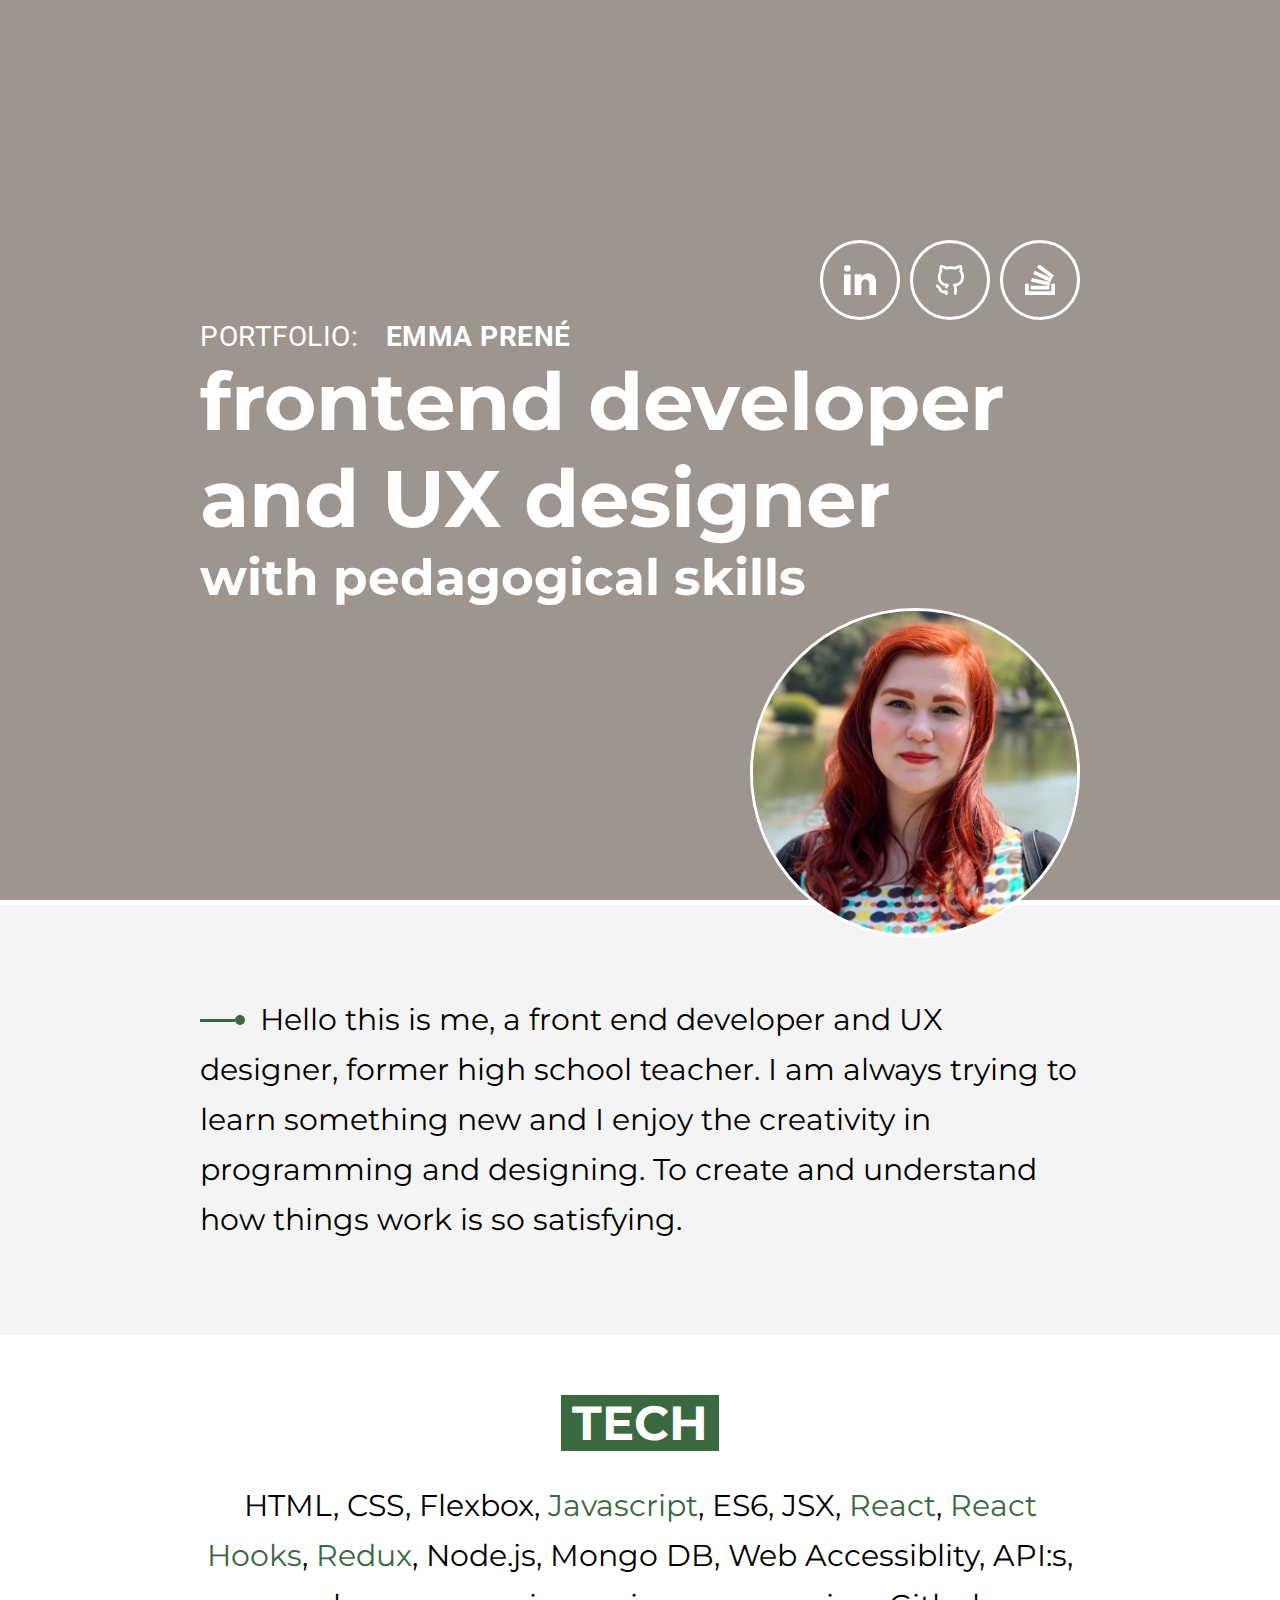
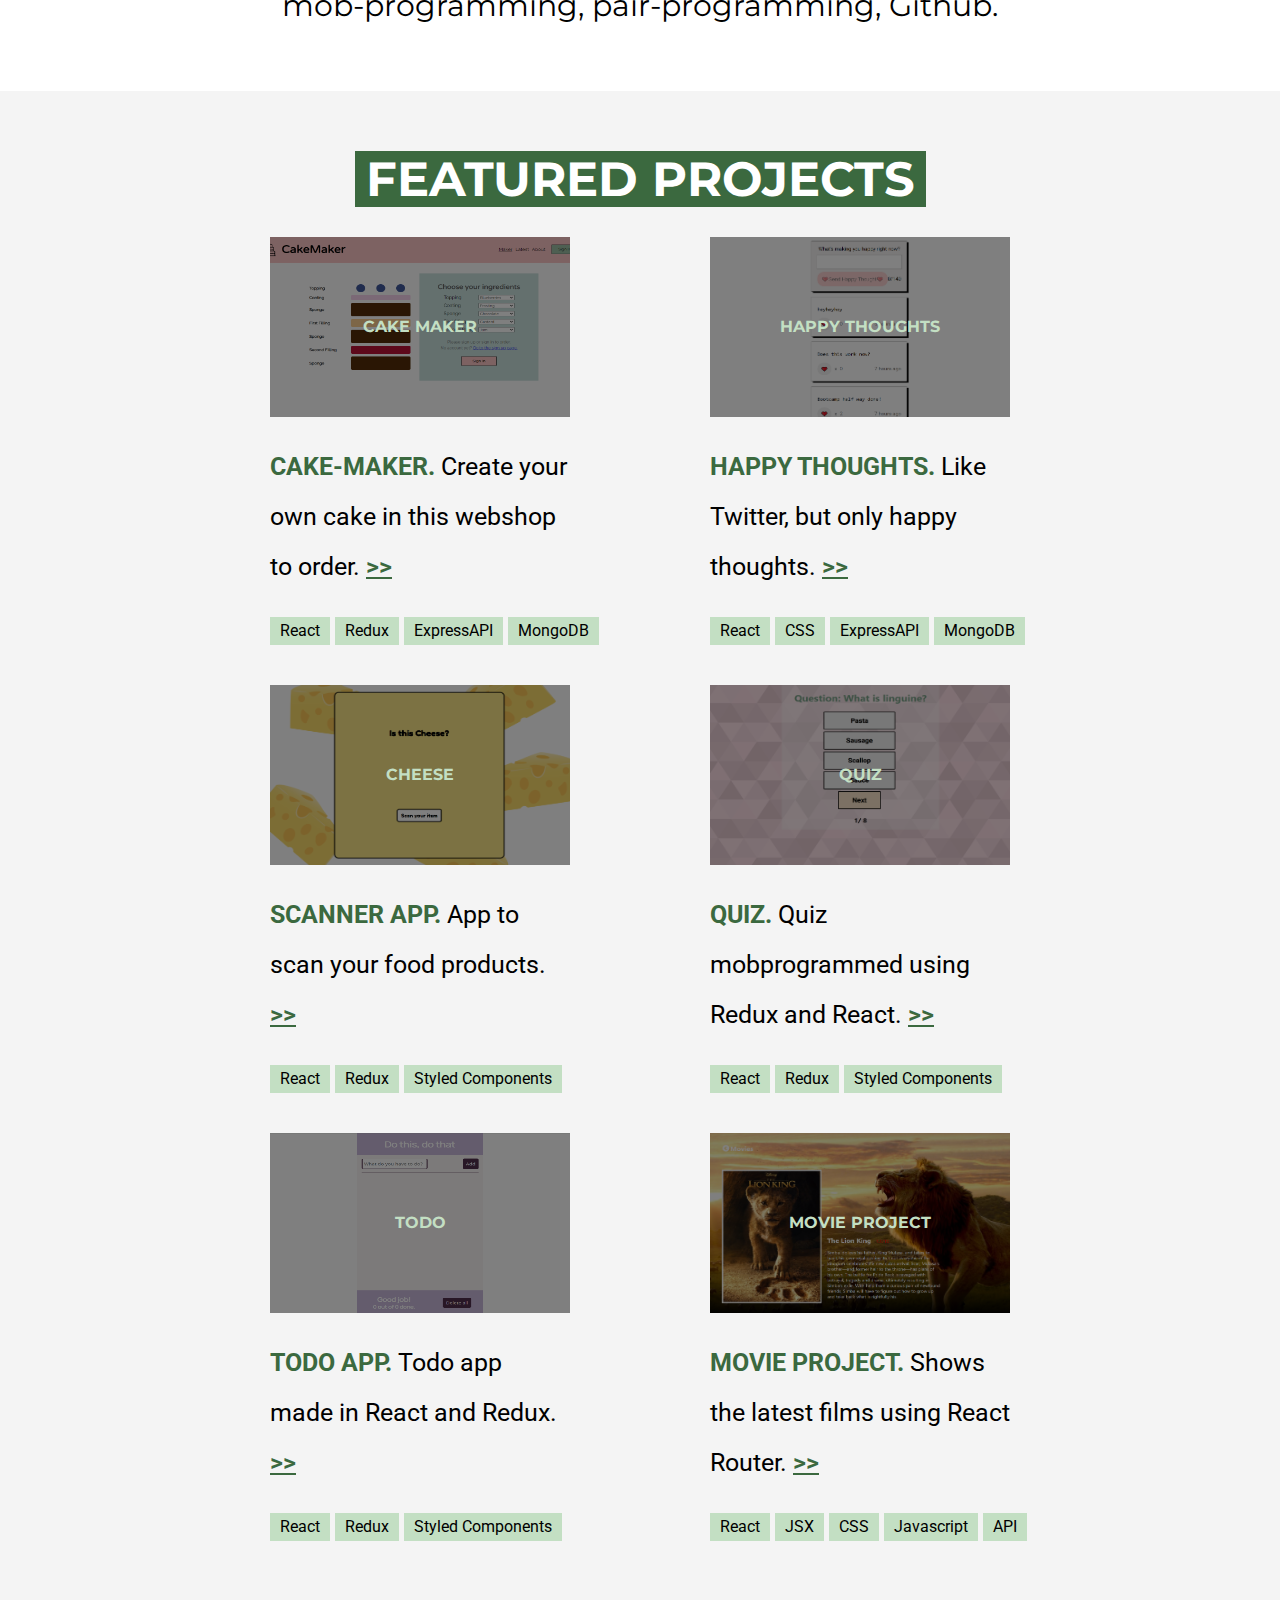
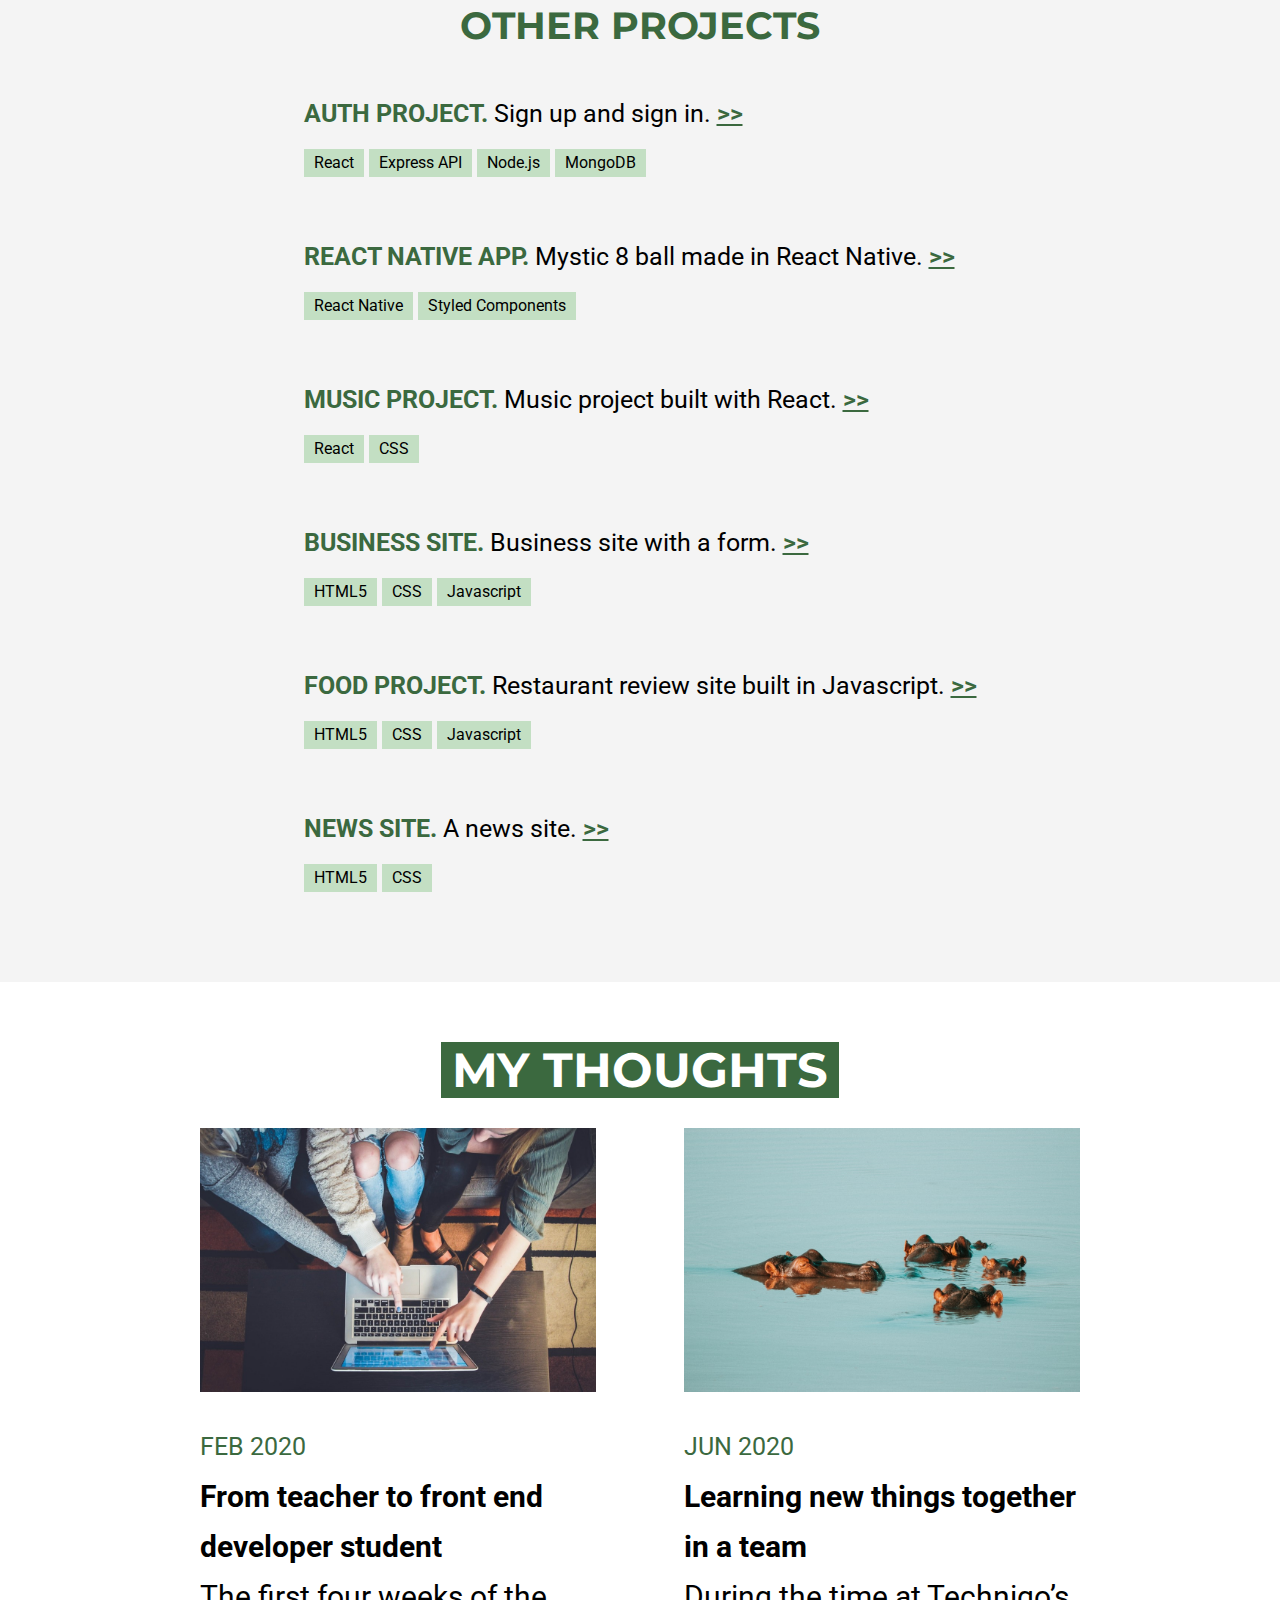
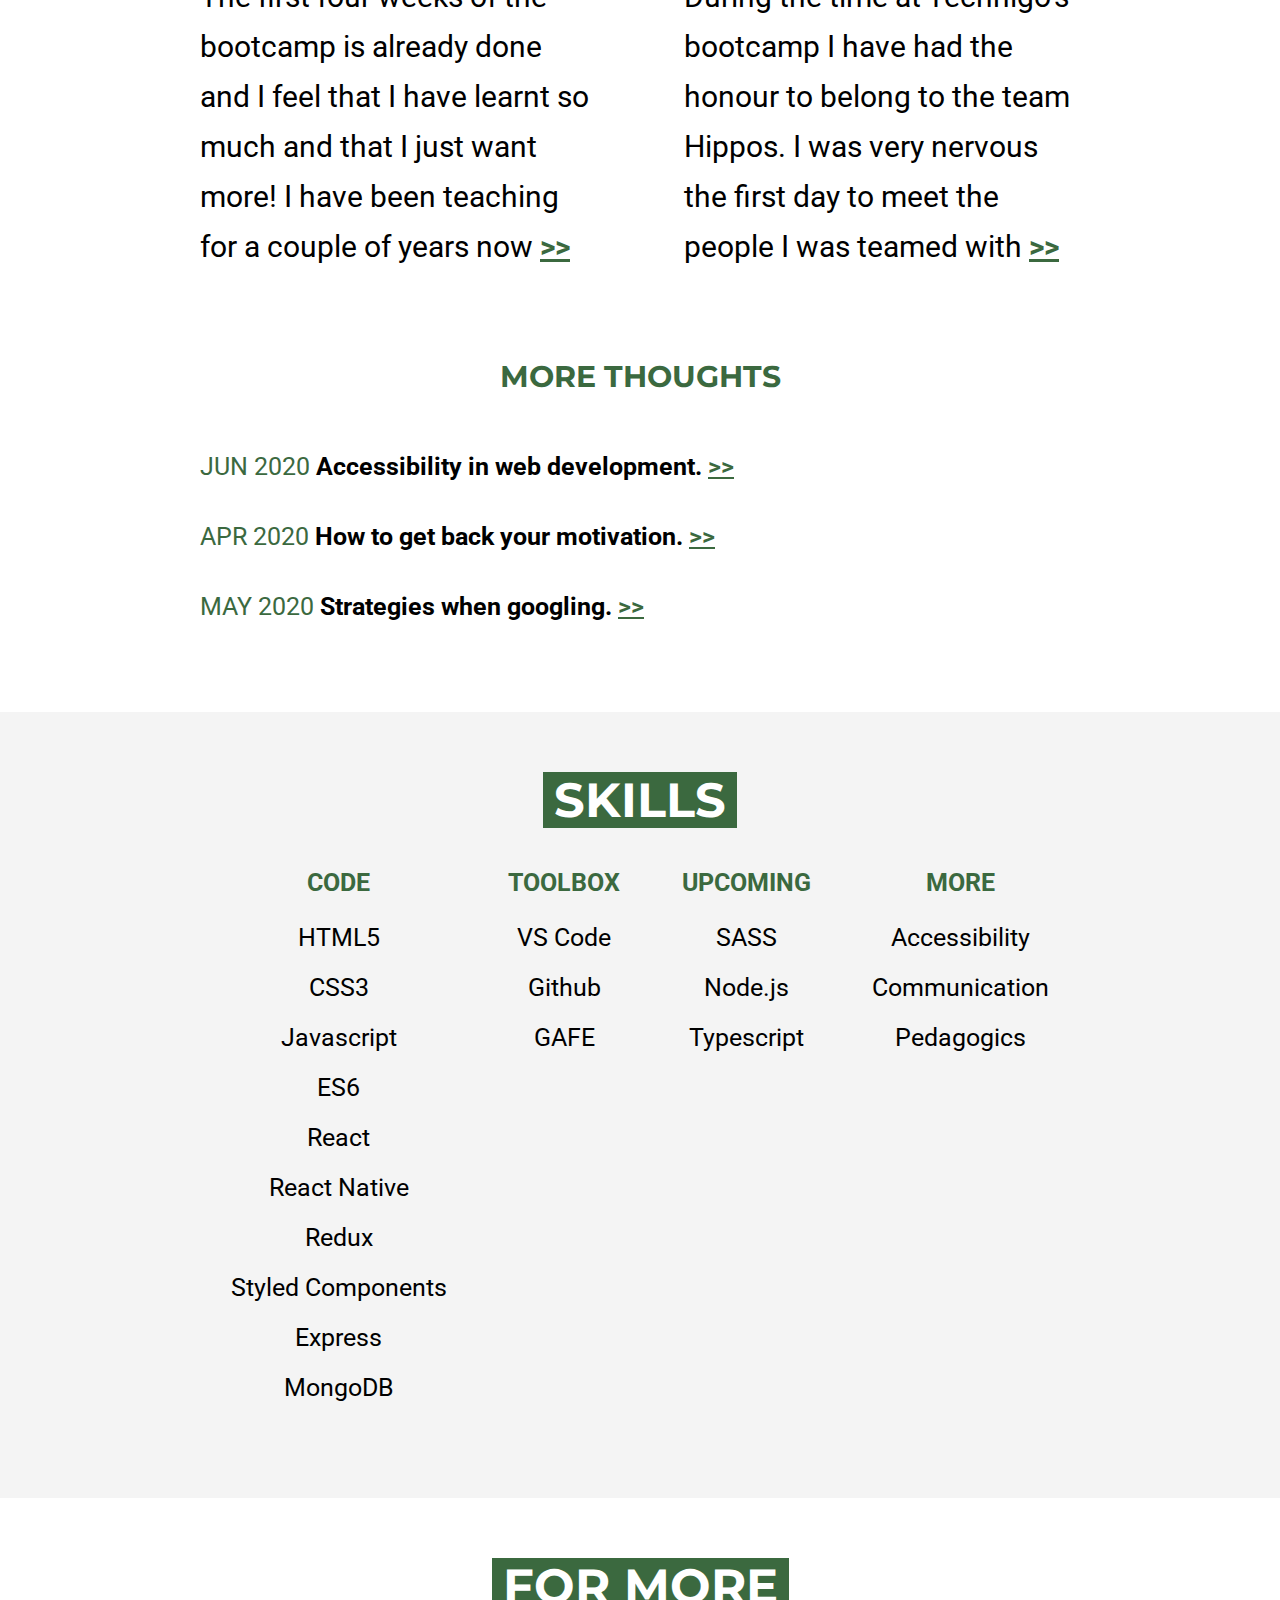
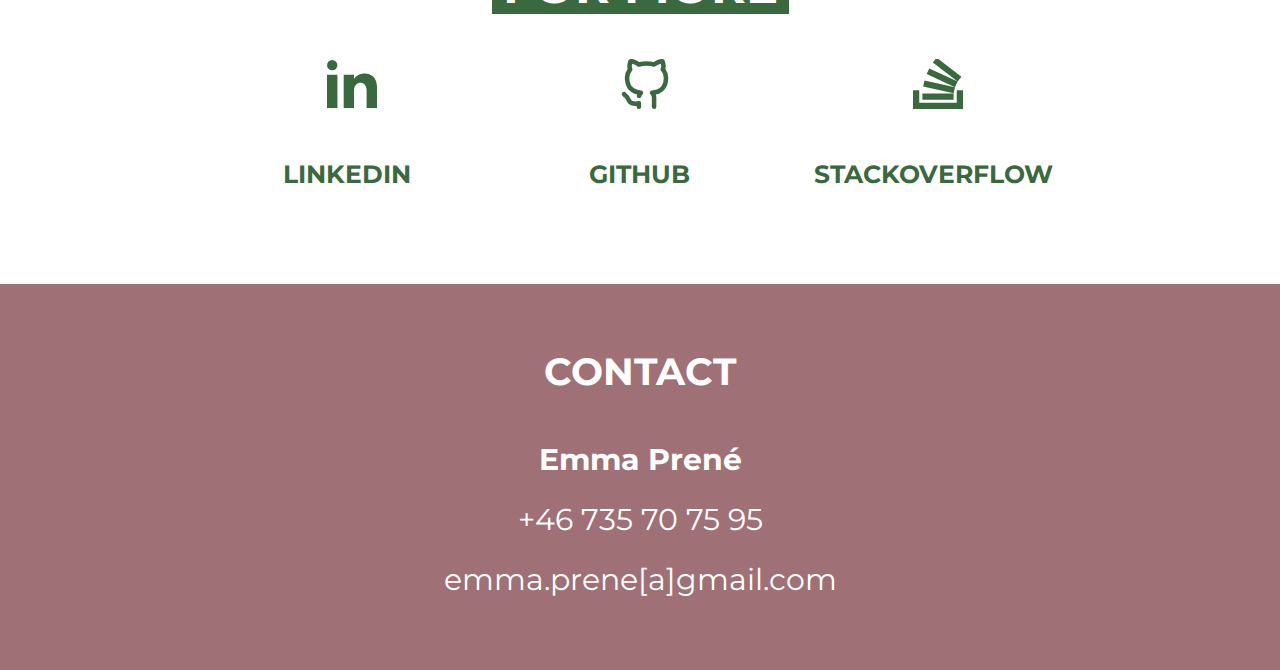
==== commit 0a68dcf4: "Update index.html" ====
--- a/code/index.html
+++ b/code/index.html
@@ -27,7 +27,7 @@
       </div>
       <div class="portfolio-title">
         <p class="portfolio-name">Portfolio: <span class="name">Emma Prené</span></p>
-        <h1>frontend developer<span class="subheading">with pedagogical skills</span></h1>
+        <h1>frontend developer and UX designer<span class="subheading">with pedagogical skills</span></h1>
       </div>
       <img src="./assets/emma-photo.jpg" alt="photo of Emma" class="profile-photo">
 
@@ -42,9 +42,9 @@
 
     <p>
       <span class="decoration"><span class="line"></span>
-        <span class="dot"></span></span>Hello this is me, a front end developer, former high school teacher. I am
+        <span class="dot"></span></span>Hello this is me, a front end developer and UX designer, former high school teacher. I am
       always trying to learn something
-      new and I enjoy the creativity in programming. To create and understand how things work is so satisfying.
+      new and I enjoy the creativity in programming and designing. To create and understand how things work is so satisfying.
     </p>
   </section>
 
@@ -355,4 +355,4 @@
 
 </body>
 
-</html>+</html>
